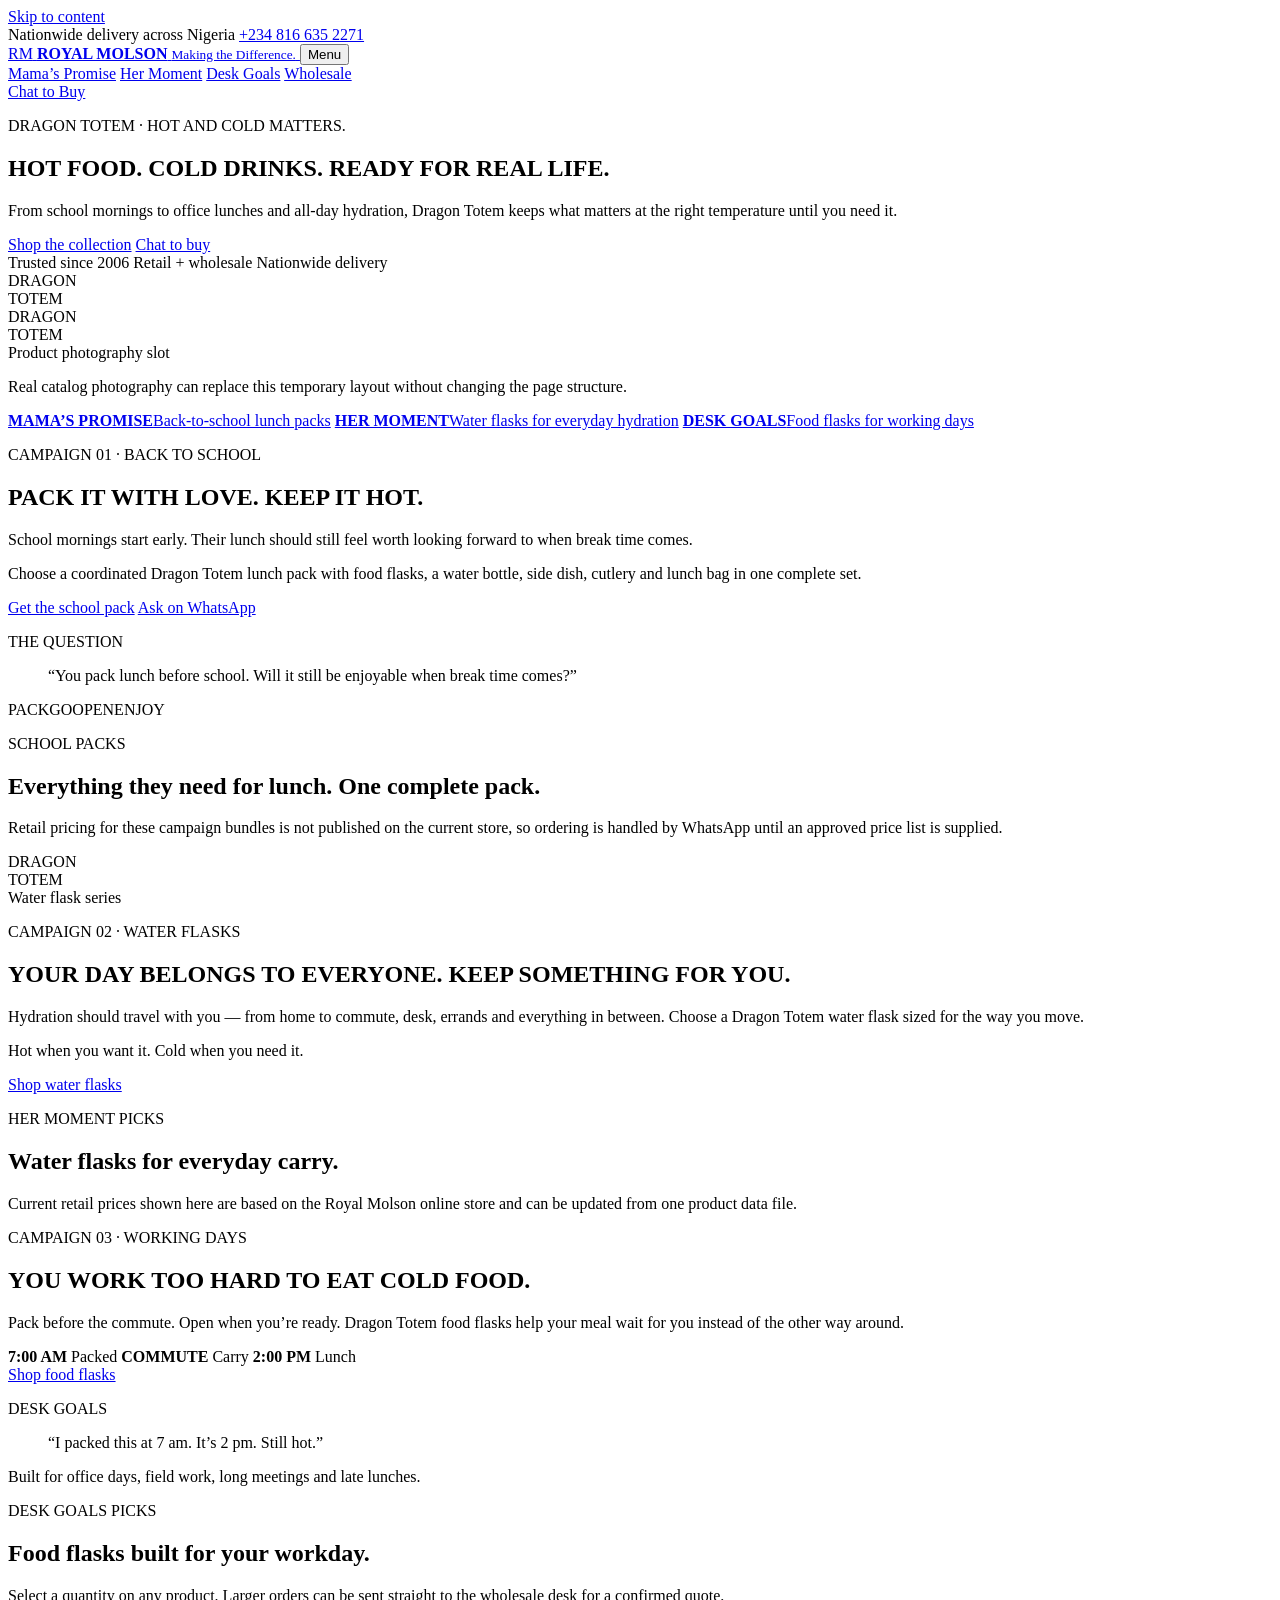
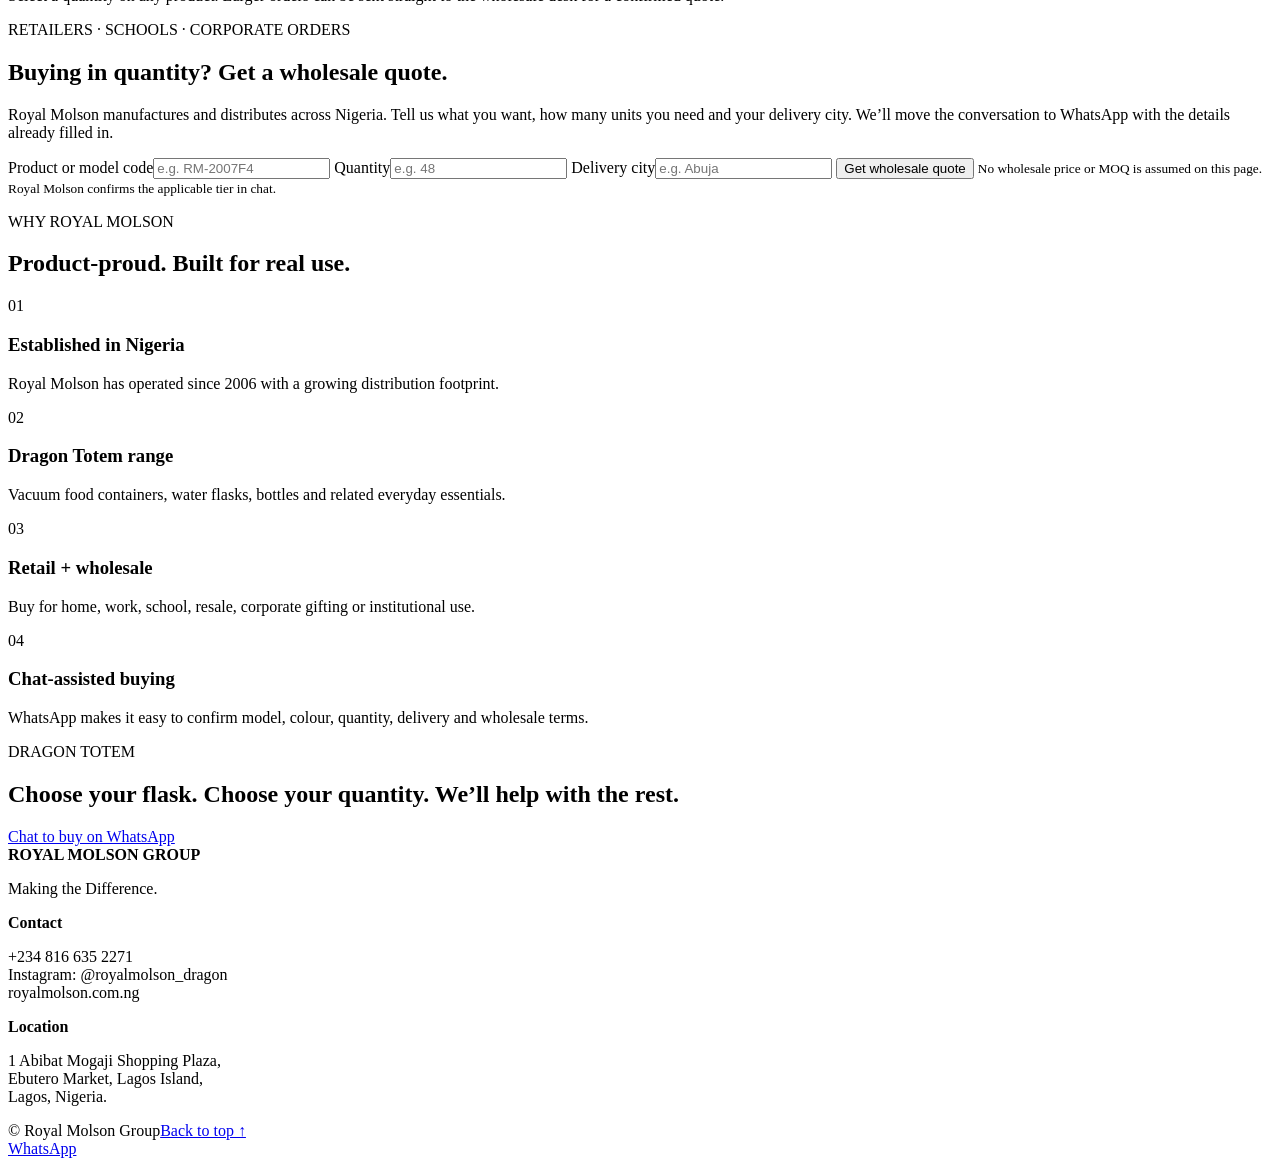
==== index.html @ e362ec61 "Build Royal Molson campaign storefront" ====
<!doctype html>
<html lang="en">
<head>
  <meta charset="utf-8">
  <meta name="viewport" content="width=device-width, initial-scale=1">
  <meta name="theme-color" content="#008040">
  <meta name="description" content="Shop Dragon Totem back-to-school lunch packs, food flasks and water flasks from Royal Molson Group. Retail, wholesale and WhatsApp-assisted ordering.">
  <title>Royal Molson Group — Dragon Totem</title>
  <link rel="preconnect" href="https://fonts.googleapis.com">
  <link rel="preconnect" href="https://fonts.gstatic.com" crossorigin>
  <link href="https://fonts.googleapis.com/css2?family=Barlow:wght@400;500;600;700&family=Saira:ital,wght@0,800;0,900;1,900&display=swap" rel="stylesheet">
  <link rel="stylesheet" href="styles.css">
  <script defer src="app.js"></script>
</head>
<body>
  <a class="skip-link" href="#main">Skip to content</a>

  <div class="utility-bar">
    <div class="shell utility-inner">
      <span>Nationwide delivery across Nigeria</span>
      <a href="tel:+2348166352271">+234 816 635 2271</a>
    </div>
  </div>

  <header class="site-header" id="top">
    <div class="shell nav-wrap">
      <a class="brand" href="#top" aria-label="Royal Molson Group home">
        <span class="brand-mark" aria-hidden="true">RM</span>
        <span>
          <strong>ROYAL MOLSON</strong>
          <small>Making the Difference.</small>
        </span>
      </a>
      <button class="nav-toggle" type="button" aria-expanded="false" aria-controls="main-nav">Menu</button>
      <nav id="main-nav" class="main-nav" aria-label="Primary navigation">
        <a href="#mamas-promise">Mama’s Promise</a>
        <a href="#her-moment">Her Moment</a>
        <a href="#desk-goals">Desk Goals</a>
        <a href="#wholesale">Wholesale</a>
      </nav>
      <a class="button button-primary desktop-chat" data-wa="general" href="#">Chat to Buy</a>
    </div>
  </header>

  <main id="main">
    <section class="hero">
      <div class="shell hero-grid">
        <div class="hero-copy">
          <p class="eyebrow">DRAGON TOTEM · HOT AND COLD MATTERS.</p>
          <h1>HOT FOOD. COLD DRINKS. READY FOR REAL LIFE.</h1>
          <p class="hero-lede">From school mornings to office lunches and all-day hydration, Dragon Totem keeps what matters at the right temperature until you need it.</p>
          <div class="hero-actions">
            <a class="button button-primary" href="#shop">Shop the collection</a>
            <a class="button button-ink" data-wa="general" href="#">Chat to buy</a>
          </div>
          <div class="proof-row" aria-label="Royal Molson highlights">
            <span>Trusted since 2006</span>
            <span>Retail + wholesale</span>
            <span>Nationwide delivery</span>
          </div>
        </div>
        <div class="hero-product" aria-label="Dragon Totem featured product visual">
          <div class="product-stage large-stage">
            <div class="bottle bottle-tall" aria-hidden="true"><span>DRAGON<br>TOTEM</span></div>
            <div class="food-jar" aria-hidden="true"><span>DRAGON<br>TOTEM</span></div>
            <div class="stage-label">Product photography slot</div>
          </div>
          <p class="asset-note">Real catalog photography can replace this temporary layout without changing the page structure.</p>
        </div>
      </div>
    </section>

    <section class="campaign-nav" aria-label="Campaign shortcuts">
      <div class="shell campaign-nav-grid">
        <a href="#mamas-promise"><strong>MAMA’S PROMISE</strong><span>Back-to-school lunch packs</span></a>
        <a href="#her-moment"><strong>HER MOMENT</strong><span>Water flasks for everyday hydration</span></a>
        <a href="#desk-goals"><strong>DESK GOALS</strong><span>Food flasks for working days</span></a>
      </div>
    </section>

    <section class="campaign section" id="mamas-promise">
      <div class="shell split-grid">
        <div class="campaign-copy">
          <p class="eyebrow">CAMPAIGN 01 · BACK TO SCHOOL</p>
          <h2>PACK IT WITH LOVE. KEEP IT HOT.</h2>
          <p>School mornings start early. Their lunch should still feel worth looking forward to when break time comes.</p>
          <p>Choose a coordinated Dragon Totem lunch pack with food flasks, a water bottle, side dish, cutlery and lunch bag in one complete set.</p>
          <div class="campaign-actions">
            <a class="button button-primary" href="#school-packs">Get the school pack</a>
            <a class="button button-outline" data-wa="mama" href="#">Ask on WhatsApp</a>
          </div>
        </div>
        <div class="story-card">
          <p class="story-kicker">THE QUESTION</p>
          <blockquote>“You pack lunch before school. Will it still be enjoyable when break time comes?”</blockquote>
          <div class="story-flow"><span>PACK</span><span>GO</span><span>OPEN</span><span>ENJOY</span></div>
        </div>
      </div>
    </section>

    <section class="section products-section" id="school-packs">
      <div class="shell">
        <div class="section-heading">
          <div>
            <p class="eyebrow">SCHOOL PACKS</p>
            <h2>Everything they need for lunch. One complete pack.</h2>
          </div>
          <p>Retail pricing for these campaign bundles is not published on the current store, so ordering is handled by WhatsApp until an approved price list is supplied.</p>
        </div>
        <div class="product-grid" id="school-products"></div>
      </div>
    </section>

    <section class="campaign section alt" id="her-moment">
      <div class="shell split-grid reverse">
        <div class="product-stage campaign-stage">
          <div class="bottle bottle-slim" aria-hidden="true"><span>DRAGON<br>TOTEM</span></div>
          <div class="stage-label">Water flask series</div>
        </div>
        <div class="campaign-copy">
          <p class="eyebrow">CAMPAIGN 02 · WATER FLASKS</p>
          <h2>YOUR DAY BELONGS TO EVERYONE. KEEP SOMETHING FOR YOU.</h2>
          <p>Hydration should travel with you — from home to commute, desk, errands and everything in between. Choose a Dragon Totem water flask sized for the way you move.</p>
          <p class="benefit-line">Hot when you want it. Cold when you need it.</p>
          <a class="button button-primary" href="#water-products">Shop water flasks</a>
        </div>
      </div>
    </section>

    <section class="section products-section" id="water-products">
      <div class="shell">
        <div class="section-heading">
          <div><p class="eyebrow">HER MOMENT PICKS</p><h2>Water flasks for everyday carry.</h2></div>
          <p>Current retail prices shown here are based on the Royal Molson online store and can be updated from one product data file.</p>
        </div>
        <div class="product-grid" id="water-product-grid"></div>
      </div>
    </section>

    <section class="campaign section" id="desk-goals">
      <div class="shell split-grid">
        <div class="campaign-copy">
          <p class="eyebrow">CAMPAIGN 03 · WORKING DAYS</p>
          <h2>YOU WORK TOO HARD TO EAT COLD FOOD.</h2>
          <p>Pack before the commute. Open when you’re ready. Dragon Totem food flasks help your meal wait for you instead of the other way around.</p>
          <div class="timeline">
            <span><b>7:00 AM</b> Packed</span>
            <span><b>COMMUTE</b> Carry</span>
            <span><b>2:00 PM</b> Lunch</span>
          </div>
          <a class="button button-primary" href="#food-products">Shop food flasks</a>
        </div>
        <div class="story-card dark-card">
          <p class="story-kicker">DESK GOALS</p>
          <blockquote>“I packed this at 7 am. It’s 2 pm. Still hot.”</blockquote>
          <p>Built for office days, field work, long meetings and late lunches.</p>
        </div>
      </div>
    </section>

    <section class="section products-section" id="food-products">
      <div class="shell">
        <div class="section-heading">
          <div><p class="eyebrow">DESK GOALS PICKS</p><h2>Food flasks built for your workday.</h2></div>
          <p>Select a quantity on any product. Larger orders can be sent straight to the wholesale desk for a confirmed quote.</p>
        </div>
        <div class="product-grid" id="food-product-grid"></div>
      </div>
    </section>

    <section class="section wholesale" id="wholesale">
      <div class="shell wholesale-grid">
        <div>
          <p class="eyebrow">RETAILERS · SCHOOLS · CORPORATE ORDERS</p>
          <h2>Buying in quantity? Get a wholesale quote.</h2>
          <p>Royal Molson manufactures and distributes across Nigeria. Tell us what you want, how many units you need and your delivery city. We’ll move the conversation to WhatsApp with the details already filled in.</p>
        </div>
        <form class="quote-card" id="quote-form">
          <label>Product or model code<input name="product" required placeholder="e.g. RM-2007F4"></label>
          <label>Quantity<input name="quantity" type="number" min="1" required placeholder="e.g. 48"></label>
          <label>Delivery city<input name="city" required placeholder="e.g. Abuja"></label>
          <button class="button button-primary" type="submit">Get wholesale quote</button>
          <small>No wholesale price or MOQ is assumed on this page. Royal Molson confirms the applicable tier in chat.</small>
        </form>
      </div>
    </section>

    <section class="section trust-section">
      <div class="shell">
        <div class="section-heading"><div><p class="eyebrow">WHY ROYAL MOLSON</p><h2>Product-proud. Built for real use.</h2></div></div>
        <div class="trust-grid">
          <article><span>01</span><h3>Established in Nigeria</h3><p>Royal Molson has operated since 2006 with a growing distribution footprint.</p></article>
          <article><span>02</span><h3>Dragon Totem range</h3><p>Vacuum food containers, water flasks, bottles and related everyday essentials.</p></article>
          <article><span>03</span><h3>Retail + wholesale</h3><p>Buy for home, work, school, resale, corporate gifting or institutional use.</p></article>
          <article><span>04</span><h3>Chat-assisted buying</h3><p>WhatsApp makes it easy to confirm model, colour, quantity, delivery and wholesale terms.</p></article>
        </div>
      </div>
    </section>

    <section class="final-cta">
      <div class="shell final-cta-inner">
        <div><p class="eyebrow">DRAGON TOTEM</p><h2>Choose your flask. Choose your quantity. We’ll help with the rest.</h2></div>
        <a class="button button-primary" data-wa="general" href="#">Chat to buy on WhatsApp</a>
      </div>
    </section>
  </main>

  <footer class="site-footer">
    <div class="shell footer-grid">
      <div><strong>ROYAL MOLSON GROUP</strong><p>Making the Difference.</p></div>
      <div><strong>Contact</strong><p>+234 816 635 2271<br>Instagram: @royalmolson_dragon<br>royalmolson.com.ng</p></div>
      <div><strong>Location</strong><p>1 Abibat Mogaji Shopping Plaza,<br>Ebutero Market, Lagos Island,<br>Lagos, Nigeria.</p></div>
    </div>
    <div class="shell footer-bottom"><span>© <span id="year"></span> Royal Molson Group</span><a href="#top">Back to top ↑</a></div>
  </footer>

  <a class="floating-wa" data-wa="general" href="#" aria-label="Chat with Royal Molson on WhatsApp">WhatsApp</a>
</body>
</html>
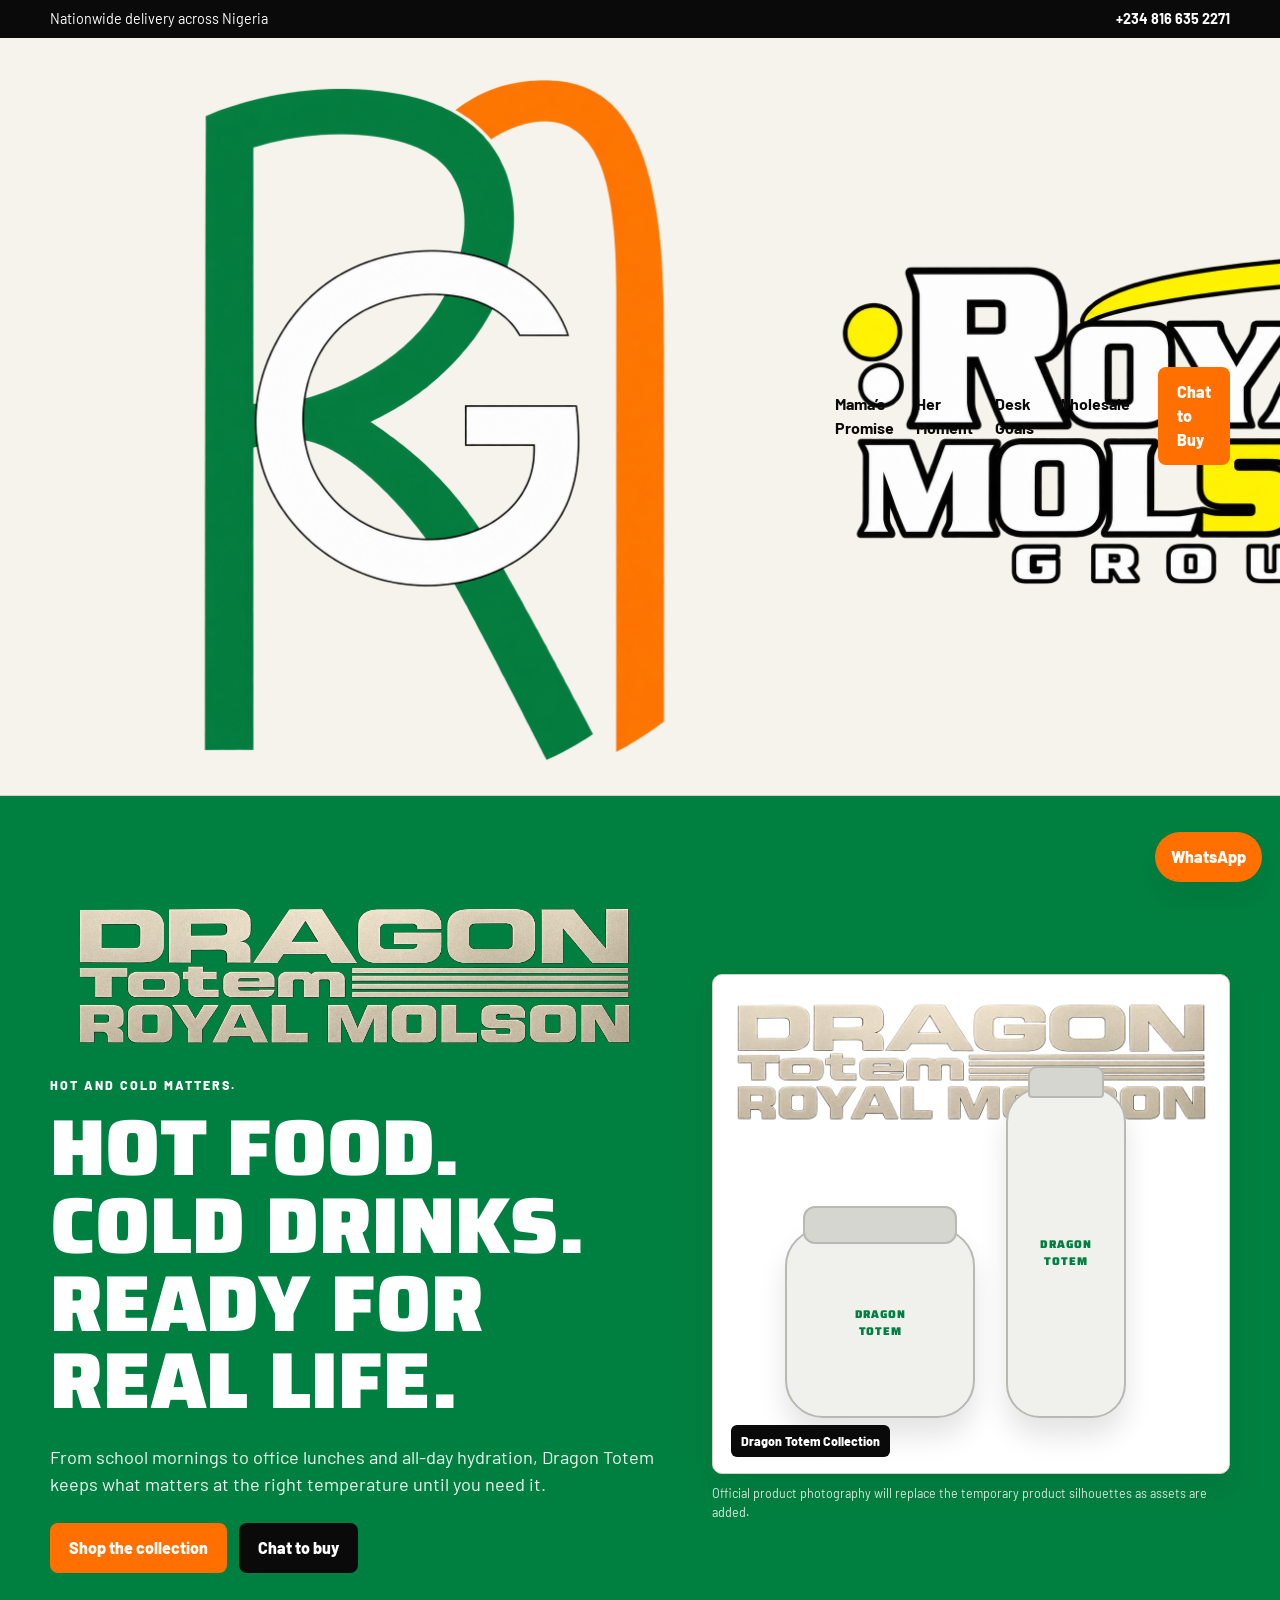
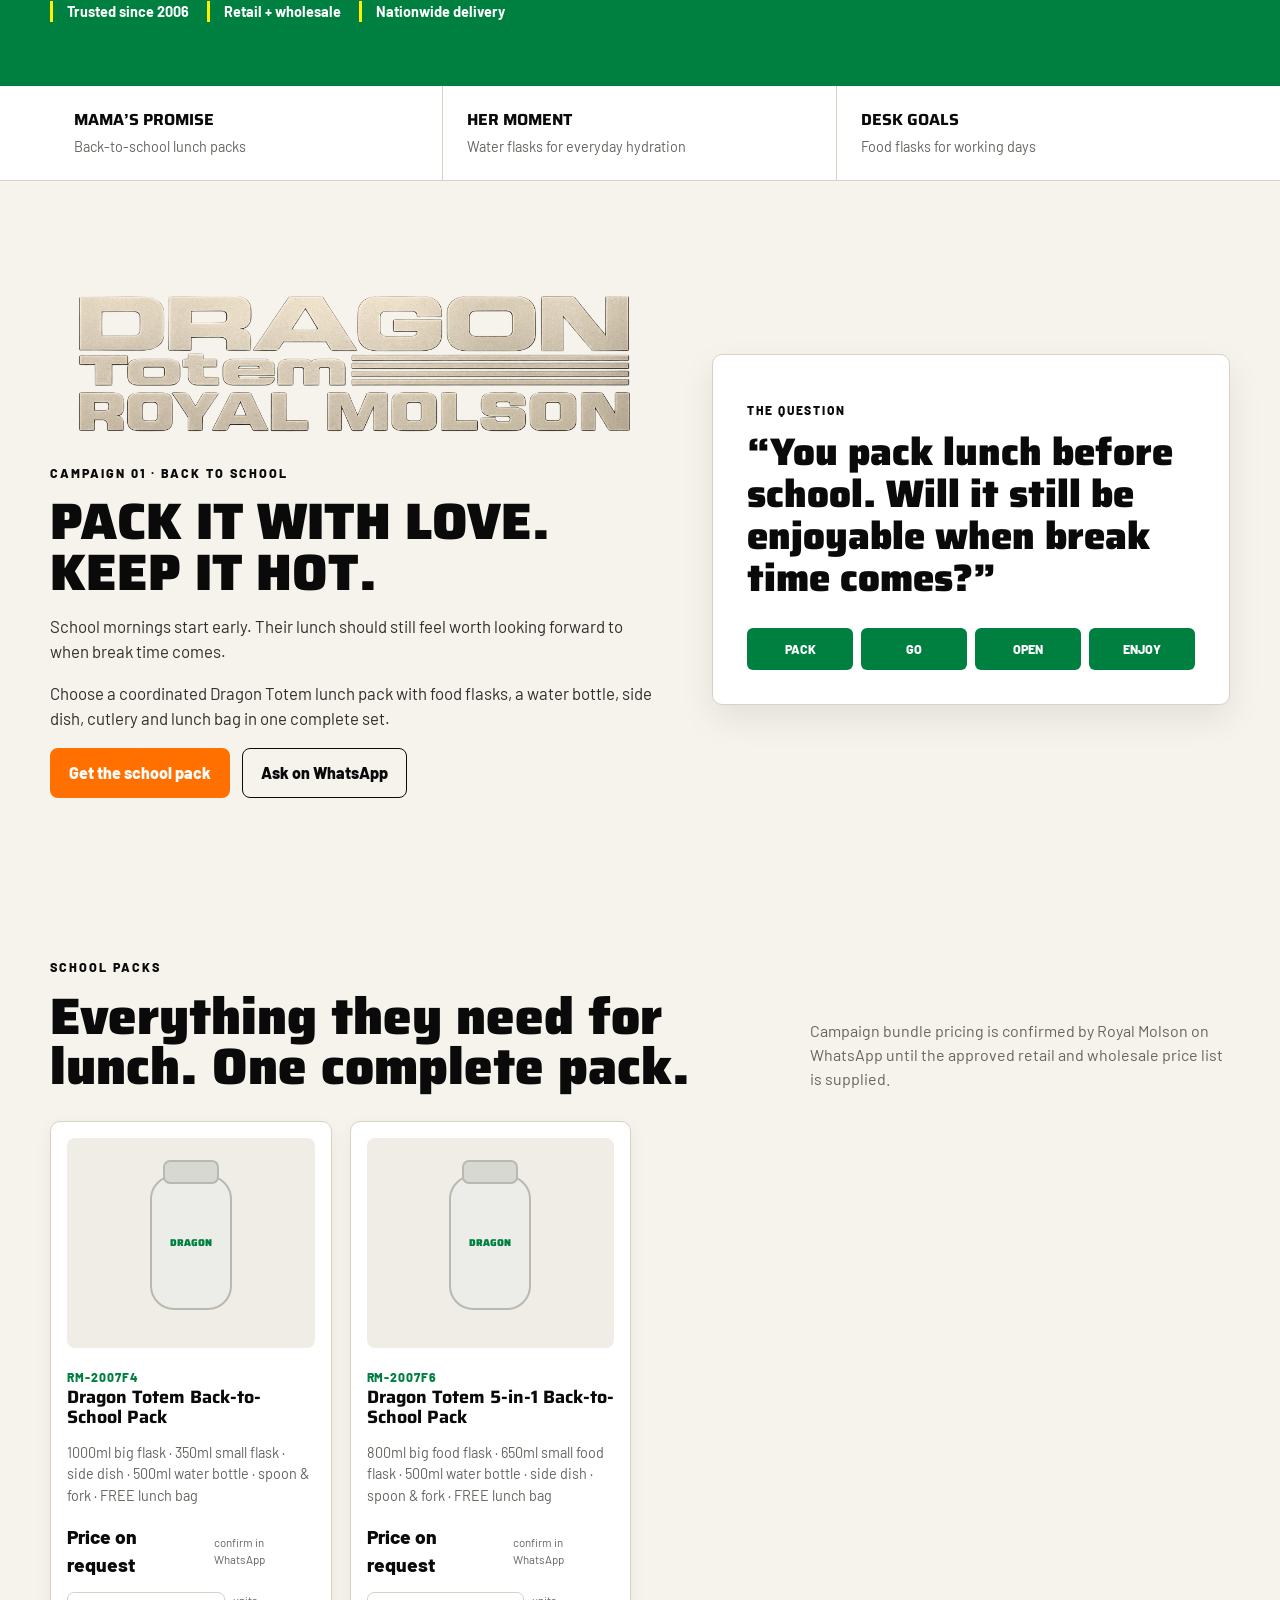
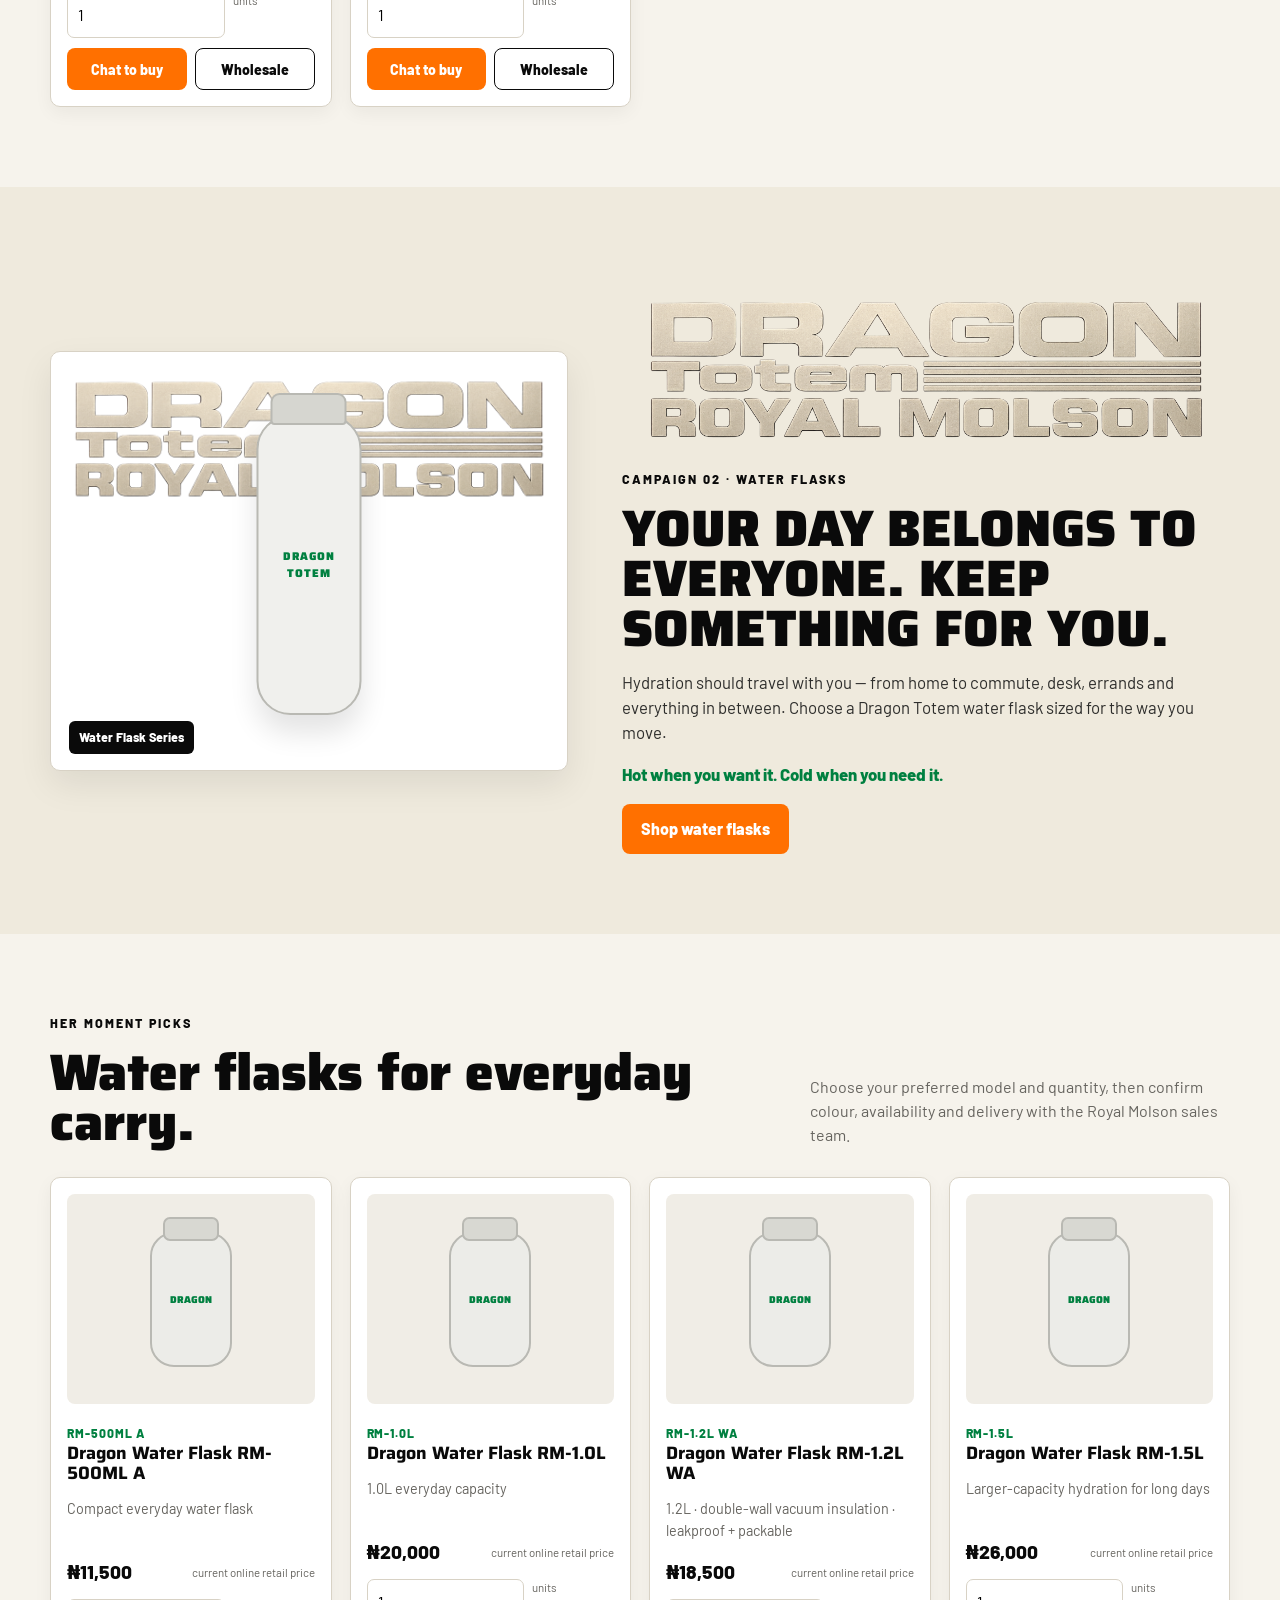
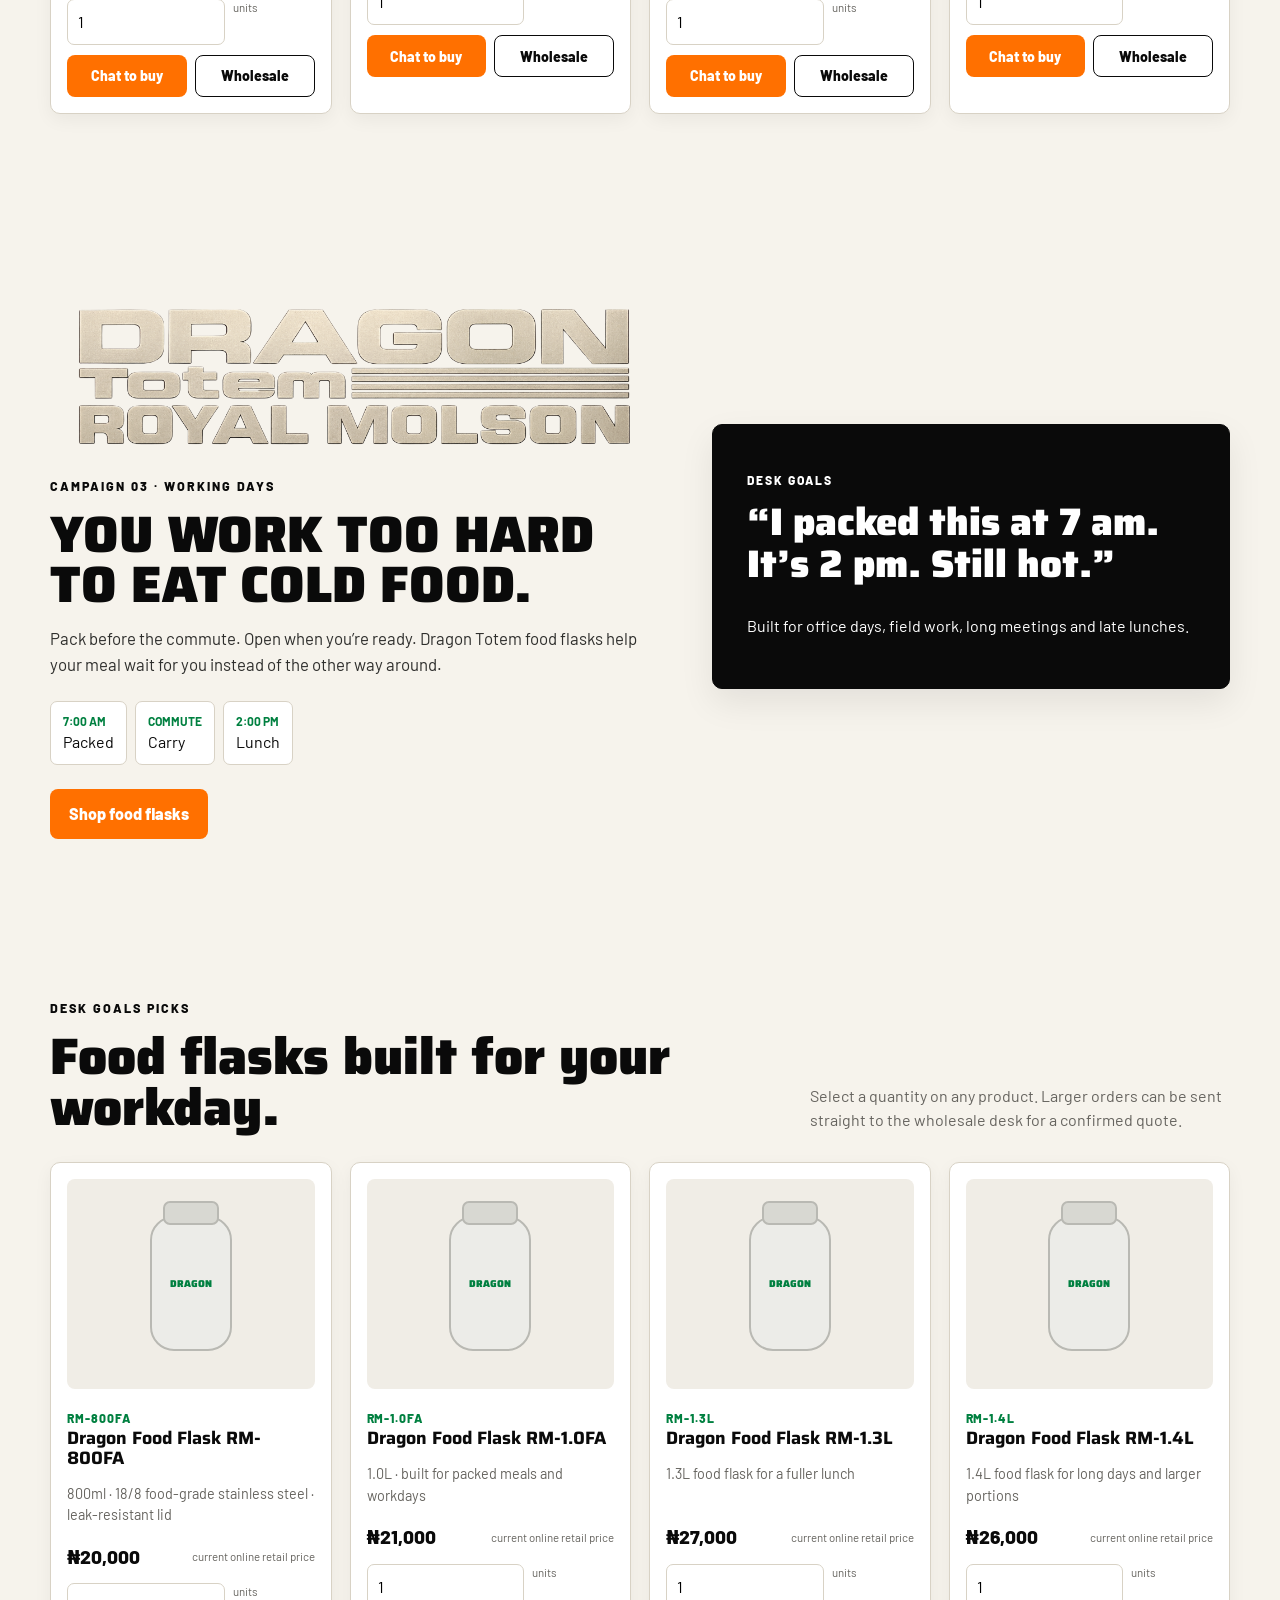
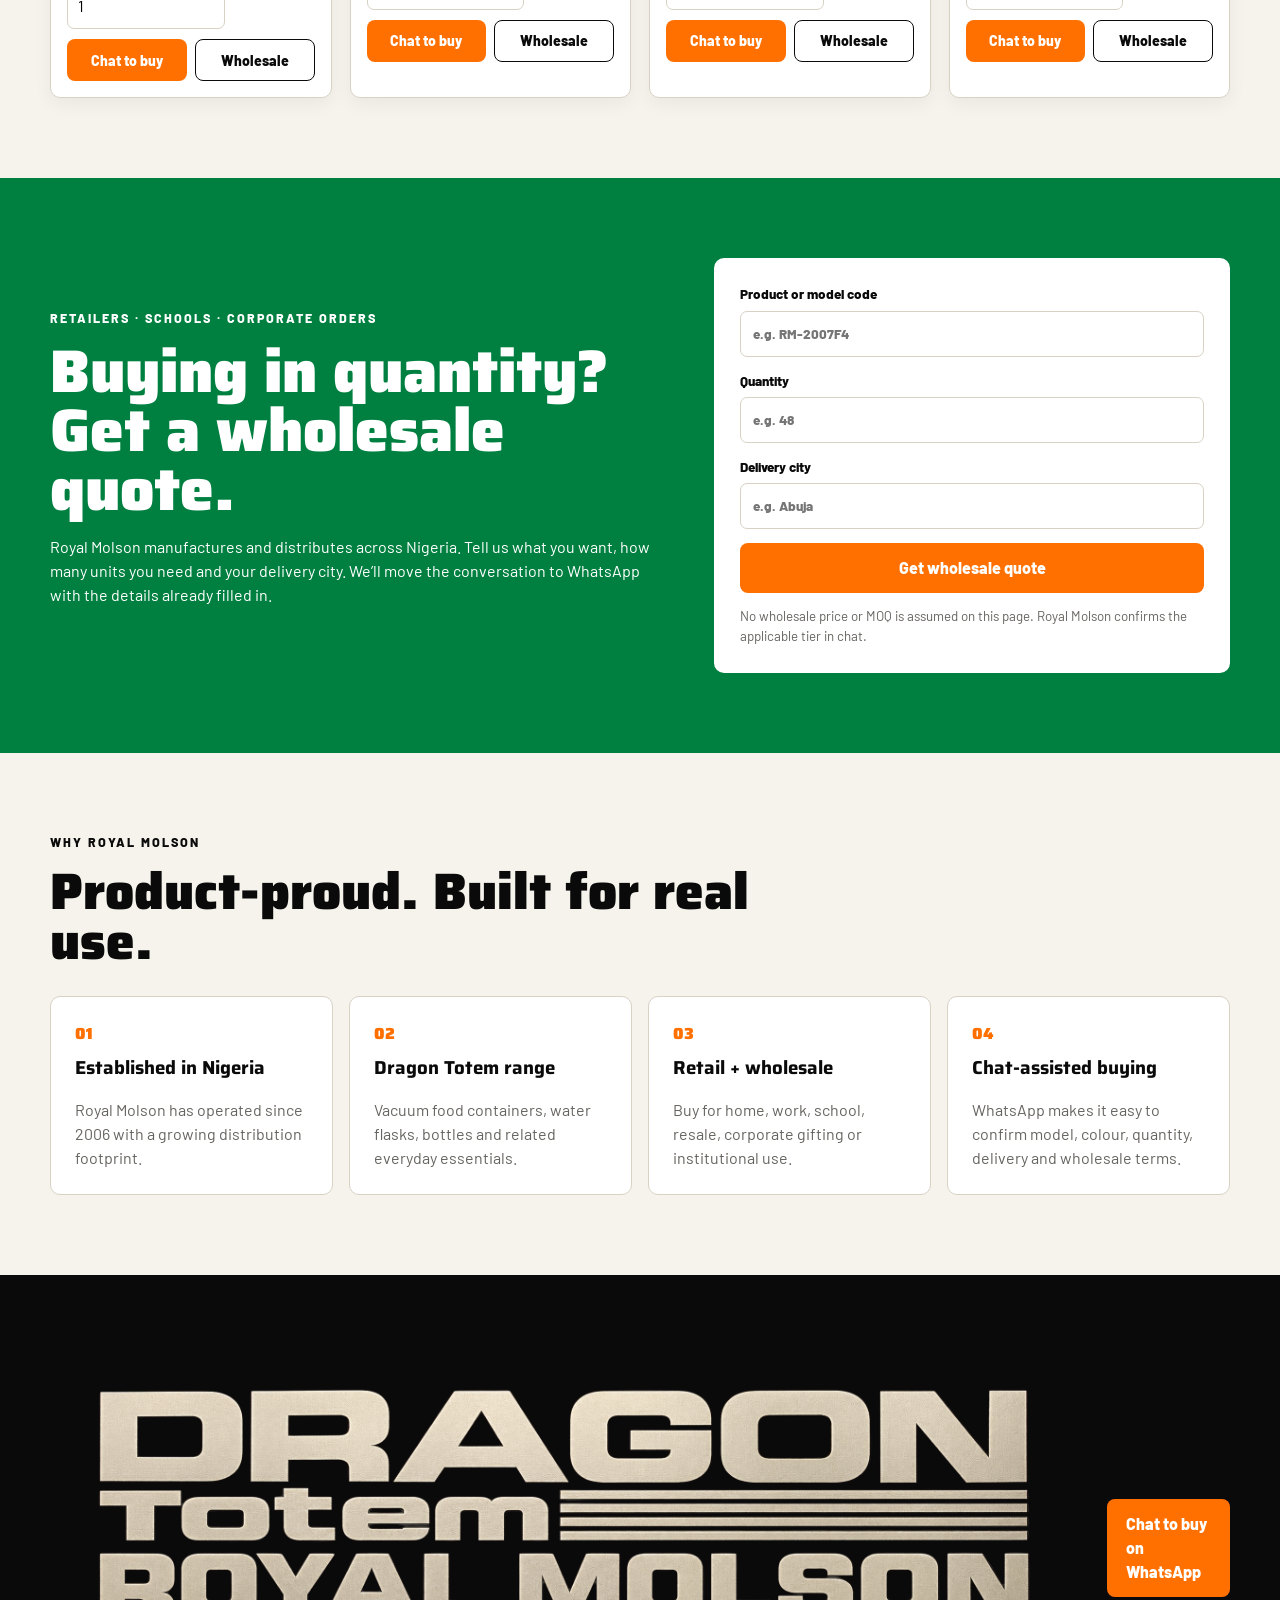
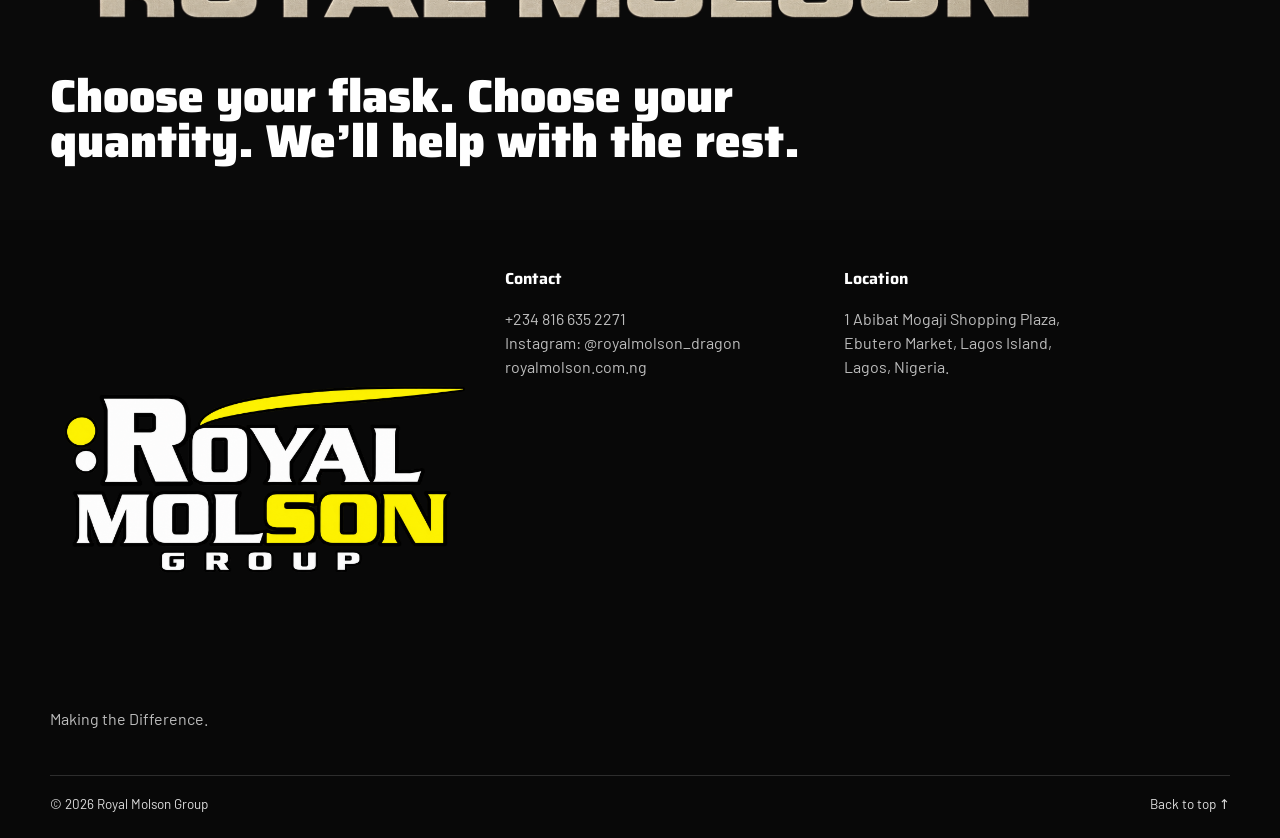
==== commit 7f76b59f: "Apply official Royal Molson and Dragon Totem branding" ====
--- a/index.html
+++ b/index.html
@@ -6,6 +6,8 @@
   <meta name="theme-color" content="#008040">
   <meta name="description" content="Shop Dragon Totem back-to-school lunch packs, food flasks and water flasks from Royal Molson Group. Retail, wholesale and WhatsApp-assisted ordering.">
   <title>Royal Molson Group — Dragon Totem</title>
+  <link rel="icon" type="image/png" href="brand/Royal_Molson_Group_Logo_Mark.png">
+  <link rel="apple-touch-icon" href="brand/Royal_Molson_Group_Logo_Mark.png">
   <link rel="preconnect" href="https://fonts.googleapis.com">
   <link rel="preconnect" href="https://fonts.gstatic.com" crossorigin>
   <link href="https://fonts.googleapis.com/css2?family=Barlow:wght@400;500;600;700&family=Saira:ital,wght@0,800;0,900;1,900&display=swap" rel="stylesheet">
@@ -14,30 +16,16 @@
 </head>
 <body>
   <a class="skip-link" href="#main">Skip to content</a>
-
-  <div class="utility-bar">
-    <div class="shell utility-inner">
-      <span>Nationwide delivery across Nigeria</span>
-      <a href="tel:+2348166352271">+234 816 635 2271</a>
-    </div>
-  </div>
+  <div class="utility-bar"><div class="shell utility-inner"><span>Nationwide delivery across Nigeria</span><a href="tel:+2348166352271">+234 816 635 2271</a></div></div>
 
   <header class="site-header" id="top">
     <div class="shell nav-wrap">
-      <a class="brand" href="#top" aria-label="Royal Molson Group home">
-        <span class="brand-mark" aria-hidden="true">RM</span>
-        <span>
-          <strong>ROYAL MOLSON</strong>
-          <small>Making the Difference.</small>
-        </span>
+      <a class="brand official-brand" href="#top" aria-label="Royal Molson Group home">
+        <img class="brand-symbol" src="brand/Royal_Molson_Group_Logo_Mark.png" alt="">
+        <img class="brand-wordmark" src="brand/Royal_Molson_Group_Word_Mark.png" alt="Royal Molson Group">
       </a>
       <button class="nav-toggle" type="button" aria-expanded="false" aria-controls="main-nav">Menu</button>
-      <nav id="main-nav" class="main-nav" aria-label="Primary navigation">
-        <a href="#mamas-promise">Mama’s Promise</a>
-        <a href="#her-moment">Her Moment</a>
-        <a href="#desk-goals">Desk Goals</a>
-        <a href="#wholesale">Wholesale</a>
-      </nav>
+      <nav id="main-nav" class="main-nav" aria-label="Primary navigation"><a href="#mamas-promise">Mama’s Promise</a><a href="#her-moment">Her Moment</a><a href="#desk-goals">Desk Goals</a><a href="#wholesale">Wholesale</a></nav>
       <a class="button button-primary desktop-chat" data-wa="general" href="#">Chat to Buy</a>
     </div>
   </header>
@@ -46,174 +34,39 @@
     <section class="hero">
       <div class="shell hero-grid">
         <div class="hero-copy">
-          <p class="eyebrow">DRAGON TOTEM · HOT AND COLD MATTERS.</p>
+          <img class="dragon-logo hero-dragon-logo" src="brand/Dragon%20Totem%20Logo.png" alt="Dragon Totem">
+          <p class="eyebrow">HOT AND COLD MATTERS.</p>
           <h1>HOT FOOD. COLD DRINKS. READY FOR REAL LIFE.</h1>
           <p class="hero-lede">From school mornings to office lunches and all-day hydration, Dragon Totem keeps what matters at the right temperature until you need it.</p>
-          <div class="hero-actions">
-            <a class="button button-primary" href="#shop">Shop the collection</a>
-            <a class="button button-ink" data-wa="general" href="#">Chat to buy</a>
-          </div>
-          <div class="proof-row" aria-label="Royal Molson highlights">
-            <span>Trusted since 2006</span>
-            <span>Retail + wholesale</span>
-            <span>Nationwide delivery</span>
-          </div>
+          <div class="hero-actions"><a class="button button-primary" href="#school-packs">Shop the collection</a><a class="button button-ink" data-wa="general" href="#">Chat to buy</a></div>
+          <div class="proof-row"><span>Trusted since 2006</span><span>Retail + wholesale</span><span>Nationwide delivery</span></div>
         </div>
-        <div class="hero-product" aria-label="Dragon Totem featured product visual">
-          <div class="product-stage large-stage">
-            <div class="bottle bottle-tall" aria-hidden="true"><span>DRAGON<br>TOTEM</span></div>
-            <div class="food-jar" aria-hidden="true"><span>DRAGON<br>TOTEM</span></div>
-            <div class="stage-label">Product photography slot</div>
-          </div>
-          <p class="asset-note">Real catalog photography can replace this temporary layout without changing the page structure.</p>
-        </div>
+        <div class="hero-product" aria-label="Dragon Totem featured product visual"><div class="product-stage large-stage"><img class="stage-brand-logo" src="brand/Dragon%20Totem%20Logo.png" alt="Dragon Totem"><div class="bottle bottle-tall" aria-hidden="true"><span>DRAGON<br>TOTEM</span></div><div class="food-jar" aria-hidden="true"><span>DRAGON<br>TOTEM</span></div><div class="stage-label">Dragon Totem Collection</div></div><p class="asset-note">Official product photography will replace the temporary product silhouettes as assets are added.</p></div>
       </div>
     </section>
 
-    <section class="campaign-nav" aria-label="Campaign shortcuts">
-      <div class="shell campaign-nav-grid">
-        <a href="#mamas-promise"><strong>MAMA’S PROMISE</strong><span>Back-to-school lunch packs</span></a>
-        <a href="#her-moment"><strong>HER MOMENT</strong><span>Water flasks for everyday hydration</span></a>
-        <a href="#desk-goals"><strong>DESK GOALS</strong><span>Food flasks for working days</span></a>
-      </div>
-    </section>
+    <section class="campaign-nav"><div class="shell campaign-nav-grid"><a href="#mamas-promise"><strong>MAMA’S PROMISE</strong><span>Back-to-school lunch packs</span></a><a href="#her-moment"><strong>HER MOMENT</strong><span>Water flasks for everyday hydration</span></a><a href="#desk-goals"><strong>DESK GOALS</strong><span>Food flasks for working days</span></a></div></section>
 
-    <section class="campaign section" id="mamas-promise">
-      <div class="shell split-grid">
-        <div class="campaign-copy">
-          <p class="eyebrow">CAMPAIGN 01 · BACK TO SCHOOL</p>
-          <h2>PACK IT WITH LOVE. KEEP IT HOT.</h2>
-          <p>School mornings start early. Their lunch should still feel worth looking forward to when break time comes.</p>
-          <p>Choose a coordinated Dragon Totem lunch pack with food flasks, a water bottle, side dish, cutlery and lunch bag in one complete set.</p>
-          <div class="campaign-actions">
-            <a class="button button-primary" href="#school-packs">Get the school pack</a>
-            <a class="button button-outline" data-wa="mama" href="#">Ask on WhatsApp</a>
-          </div>
-        </div>
-        <div class="story-card">
-          <p class="story-kicker">THE QUESTION</p>
-          <blockquote>“You pack lunch before school. Will it still be enjoyable when break time comes?”</blockquote>
-          <div class="story-flow"><span>PACK</span><span>GO</span><span>OPEN</span><span>ENJOY</span></div>
-        </div>
-      </div>
-    </section>
+    <section class="campaign section" id="mamas-promise"><div class="shell split-grid"><div class="campaign-copy"><img class="dragon-logo section-dragon-logo" src="brand/Dragon%20Totem%20Logo.png" alt="Dragon Totem"><p class="eyebrow">CAMPAIGN 01 · BACK TO SCHOOL</p><h2>PACK IT WITH LOVE. KEEP IT HOT.</h2><p>School mornings start early. Their lunch should still feel worth looking forward to when break time comes.</p><p>Choose a coordinated Dragon Totem lunch pack with food flasks, a water bottle, side dish, cutlery and lunch bag in one complete set.</p><div class="campaign-actions"><a class="button button-primary" href="#school-packs">Get the school pack</a><a class="button button-outline" data-wa="mama" href="#">Ask on WhatsApp</a></div></div><div class="story-card"><p class="story-kicker">THE QUESTION</p><blockquote>“You pack lunch before school. Will it still be enjoyable when break time comes?”</blockquote><div class="story-flow"><span>PACK</span><span>GO</span><span>OPEN</span><span>ENJOY</span></div></div></div></section>
 
-    <section class="section products-section" id="school-packs">
-      <div class="shell">
-        <div class="section-heading">
-          <div>
-            <p class="eyebrow">SCHOOL PACKS</p>
-            <h2>Everything they need for lunch. One complete pack.</h2>
-          </div>
-          <p>Retail pricing for these campaign bundles is not published on the current store, so ordering is handled by WhatsApp until an approved price list is supplied.</p>
-        </div>
-        <div class="product-grid" id="school-products"></div>
-      </div>
-    </section>
+    <section class="section products-section" id="school-packs"><div class="shell"><div class="section-heading"><div><p class="eyebrow">SCHOOL PACKS</p><h2>Everything they need for lunch. One complete pack.</h2></div><p>Campaign bundle pricing is confirmed by Royal Molson on WhatsApp until the approved retail and wholesale price list is supplied.</p></div><div class="product-grid" id="school-products"></div></div></section>
 
-    <section class="campaign section alt" id="her-moment">
-      <div class="shell split-grid reverse">
-        <div class="product-stage campaign-stage">
-          <div class="bottle bottle-slim" aria-hidden="true"><span>DRAGON<br>TOTEM</span></div>
-          <div class="stage-label">Water flask series</div>
-        </div>
-        <div class="campaign-copy">
-          <p class="eyebrow">CAMPAIGN 02 · WATER FLASKS</p>
-          <h2>YOUR DAY BELONGS TO EVERYONE. KEEP SOMETHING FOR YOU.</h2>
-          <p>Hydration should travel with you — from home to commute, desk, errands and everything in between. Choose a Dragon Totem water flask sized for the way you move.</p>
-          <p class="benefit-line">Hot when you want it. Cold when you need it.</p>
-          <a class="button button-primary" href="#water-products">Shop water flasks</a>
-        </div>
-      </div>
-    </section>
+    <section class="campaign section alt" id="her-moment"><div class="shell split-grid reverse"><div class="product-stage campaign-stage"><img class="stage-brand-logo" src="brand/Dragon%20Totem%20Logo.png" alt="Dragon Totem"><div class="bottle bottle-slim" aria-hidden="true"><span>DRAGON<br>TOTEM</span></div><div class="stage-label">Water Flask Series</div></div><div class="campaign-copy"><img class="dragon-logo section-dragon-logo" src="brand/Dragon%20Totem%20Logo.png" alt="Dragon Totem"><p class="eyebrow">CAMPAIGN 02 · WATER FLASKS</p><h2>YOUR DAY BELONGS TO EVERYONE. KEEP SOMETHING FOR YOU.</h2><p>Hydration should travel with you — from home to commute, desk, errands and everything in between. Choose a Dragon Totem water flask sized for the way you move.</p><p class="benefit-line">Hot when you want it. Cold when you need it.</p><a class="button button-primary" href="#water-products">Shop water flasks</a></div></div></section>
 
-    <section class="section products-section" id="water-products">
-      <div class="shell">
-        <div class="section-heading">
-          <div><p class="eyebrow">HER MOMENT PICKS</p><h2>Water flasks for everyday carry.</h2></div>
-          <p>Current retail prices shown here are based on the Royal Molson online store and can be updated from one product data file.</p>
-        </div>
-        <div class="product-grid" id="water-product-grid"></div>
-      </div>
-    </section>
+    <section class="section products-section" id="water-products"><div class="shell"><div class="section-heading"><div><p class="eyebrow">HER MOMENT PICKS</p><h2>Water flasks for everyday carry.</h2></div><p>Choose your preferred model and quantity, then confirm colour, availability and delivery with the Royal Molson sales team.</p></div><div class="product-grid" id="water-product-grid"></div></div></section>
 
-    <section class="campaign section" id="desk-goals">
-      <div class="shell split-grid">
-        <div class="campaign-copy">
-          <p class="eyebrow">CAMPAIGN 03 · WORKING DAYS</p>
-          <h2>YOU WORK TOO HARD TO EAT COLD FOOD.</h2>
-          <p>Pack before the commute. Open when you’re ready. Dragon Totem food flasks help your meal wait for you instead of the other way around.</p>
-          <div class="timeline">
-            <span><b>7:00 AM</b> Packed</span>
-            <span><b>COMMUTE</b> Carry</span>
-            <span><b>2:00 PM</b> Lunch</span>
-          </div>
-          <a class="button button-primary" href="#food-products">Shop food flasks</a>
-        </div>
-        <div class="story-card dark-card">
-          <p class="story-kicker">DESK GOALS</p>
-          <blockquote>“I packed this at 7 am. It’s 2 pm. Still hot.”</blockquote>
-          <p>Built for office days, field work, long meetings and late lunches.</p>
-        </div>
-      </div>
-    </section>
+    <section class="campaign section" id="desk-goals"><div class="shell split-grid"><div class="campaign-copy"><img class="dragon-logo section-dragon-logo" src="brand/Dragon%20Totem%20Logo.png" alt="Dragon Totem"><p class="eyebrow">CAMPAIGN 03 · WORKING DAYS</p><h2>YOU WORK TOO HARD TO EAT COLD FOOD.</h2><p>Pack before the commute. Open when you’re ready. Dragon Totem food flasks help your meal wait for you instead of the other way around.</p><div class="timeline"><span><b>7:00 AM</b> Packed</span><span><b>COMMUTE</b> Carry</span><span><b>2:00 PM</b> Lunch</span></div><a class="button button-primary" href="#food-products">Shop food flasks</a></div><div class="story-card dark-card"><p class="story-kicker">DESK GOALS</p><blockquote>“I packed this at 7 am. It’s 2 pm. Still hot.”</blockquote><p>Built for office days, field work, long meetings and late lunches.</p></div></div></section>
 
-    <section class="section products-section" id="food-products">
-      <div class="shell">
-        <div class="section-heading">
-          <div><p class="eyebrow">DESK GOALS PICKS</p><h2>Food flasks built for your workday.</h2></div>
-          <p>Select a quantity on any product. Larger orders can be sent straight to the wholesale desk for a confirmed quote.</p>
-        </div>
-        <div class="product-grid" id="food-product-grid"></div>
-      </div>
-    </section>
+    <section class="section products-section" id="food-products"><div class="shell"><div class="section-heading"><div><p class="eyebrow">DESK GOALS PICKS</p><h2>Food flasks built for your workday.</h2></div><p>Select a quantity on any product. Larger orders can be sent straight to the wholesale desk for a confirmed quote.</p></div><div class="product-grid" id="food-product-grid"></div></div></section>
 
-    <section class="section wholesale" id="wholesale">
-      <div class="shell wholesale-grid">
-        <div>
-          <p class="eyebrow">RETAILERS · SCHOOLS · CORPORATE ORDERS</p>
-          <h2>Buying in quantity? Get a wholesale quote.</h2>
-          <p>Royal Molson manufactures and distributes across Nigeria. Tell us what you want, how many units you need and your delivery city. We’ll move the conversation to WhatsApp with the details already filled in.</p>
-        </div>
-        <form class="quote-card" id="quote-form">
-          <label>Product or model code<input name="product" required placeholder="e.g. RM-2007F4"></label>
-          <label>Quantity<input name="quantity" type="number" min="1" required placeholder="e.g. 48"></label>
-          <label>Delivery city<input name="city" required placeholder="e.g. Abuja"></label>
-          <button class="button button-primary" type="submit">Get wholesale quote</button>
-          <small>No wholesale price or MOQ is assumed on this page. Royal Molson confirms the applicable tier in chat.</small>
-        </form>
-      </div>
-    </section>
+    <section class="section wholesale" id="wholesale"><div class="shell wholesale-grid"><div><p class="eyebrow">RETAILERS · SCHOOLS · CORPORATE ORDERS</p><h2>Buying in quantity? Get a wholesale quote.</h2><p>Royal Molson manufactures and distributes across Nigeria. Tell us what you want, how many units you need and your delivery city. We’ll move the conversation to WhatsApp with the details already filled in.</p></div><form class="quote-card" id="quote-form"><label>Product or model code<input name="product" required placeholder="e.g. RM-2007F4"></label><label>Quantity<input name="quantity" type="number" min="1" required placeholder="e.g. 48"></label><label>Delivery city<input name="city" required placeholder="e.g. Abuja"></label><button class="button button-primary" type="submit">Get wholesale quote</button><small>No wholesale price or MOQ is assumed on this page. Royal Molson confirms the applicable tier in chat.</small></form></div></section>
 
-    <section class="section trust-section">
-      <div class="shell">
-        <div class="section-heading"><div><p class="eyebrow">WHY ROYAL MOLSON</p><h2>Product-proud. Built for real use.</h2></div></div>
-        <div class="trust-grid">
-          <article><span>01</span><h3>Established in Nigeria</h3><p>Royal Molson has operated since 2006 with a growing distribution footprint.</p></article>
-          <article><span>02</span><h3>Dragon Totem range</h3><p>Vacuum food containers, water flasks, bottles and related everyday essentials.</p></article>
-          <article><span>03</span><h3>Retail + wholesale</h3><p>Buy for home, work, school, resale, corporate gifting or institutional use.</p></article>
-          <article><span>04</span><h3>Chat-assisted buying</h3><p>WhatsApp makes it easy to confirm model, colour, quantity, delivery and wholesale terms.</p></article>
-        </div>
-      </div>
-    </section>
+    <section class="section trust-section"><div class="shell"><div class="section-heading"><div><p class="eyebrow">WHY ROYAL MOLSON</p><h2>Product-proud. Built for real use.</h2></div></div><div class="trust-grid"><article><span>01</span><h3>Established in Nigeria</h3><p>Royal Molson has operated since 2006 with a growing distribution footprint.</p></article><article><span>02</span><h3>Dragon Totem range</h3><p>Vacuum food containers, water flasks, bottles and related everyday essentials.</p></article><article><span>03</span><h3>Retail + wholesale</h3><p>Buy for home, work, school, resale, corporate gifting or institutional use.</p></article><article><span>04</span><h3>Chat-assisted buying</h3><p>WhatsApp makes it easy to confirm model, colour, quantity, delivery and wholesale terms.</p></article></div></div></section>
 
-    <section class="final-cta">
-      <div class="shell final-cta-inner">
-        <div><p class="eyebrow">DRAGON TOTEM</p><h2>Choose your flask. Choose your quantity. We’ll help with the rest.</h2></div>
-        <a class="button button-primary" data-wa="general" href="#">Chat to buy on WhatsApp</a>
-      </div>
-    </section>
+    <section class="final-cta"><div class="shell final-cta-inner"><div><img class="dragon-logo footer-dragon-logo" src="brand/Dragon%20Totem%20Logo.png" alt="Dragon Totem"><h2>Choose your flask. Choose your quantity. We’ll help with the rest.</h2></div><a class="button button-primary" data-wa="general" href="#">Chat to buy on WhatsApp</a></div></section>
   </main>
 
-  <footer class="site-footer">
-    <div class="shell footer-grid">
-      <div><strong>ROYAL MOLSON GROUP</strong><p>Making the Difference.</p></div>
-      <div><strong>Contact</strong><p>+234 816 635 2271<br>Instagram: @royalmolson_dragon<br>royalmolson.com.ng</p></div>
-      <div><strong>Location</strong><p>1 Abibat Mogaji Shopping Plaza,<br>Ebutero Market, Lagos Island,<br>Lagos, Nigeria.</p></div>
-    </div>
-    <div class="shell footer-bottom"><span>© <span id="year"></span> Royal Molson Group</span><a href="#top">Back to top ↑</a></div>
-  </footer>
-
+  <footer class="site-footer"><div class="shell footer-grid"><div class="footer-brand"><img class="footer-wordmark" src="brand/Royal_Molson_Group_Word_Mark.png" alt="Royal Molson Group"><p>Making the Difference.</p></div><div><strong>Contact</strong><p>+234 816 635 2271<br>Instagram: @royalmolson_dragon<br>royalmolson.com.ng</p></div><div><strong>Location</strong><p>1 Abibat Mogaji Shopping Plaza,<br>Ebutero Market, Lagos Island,<br>Lagos, Nigeria.</p></div></div><div class="shell footer-bottom"><span>© <span id="year"></span> Royal Molson Group</span><a href="#top">Back to top ↑</a></div></footer>
   <a class="floating-wa" data-wa="general" href="#" aria-label="Chat with Royal Molson on WhatsApp">WhatsApp</a>
 </body>
-</html>
+</html>
--- a/styles.css
+++ b/styles.css
@@ -0,0 +1,38 @@
+:root{
+  --green:#008040;
+  --green-dark:#006b35;
+  --orange:#FF7000;
+  --yellow:#FFF000;
+  --ink:#0A0A0A;
+  --paper:#F6F3EC;
+  --card:#FFFFFF;
+  --muted:#66645F;
+  --line:#D8D2C5;
+  --shadow:0 14px 34px rgba(10,10,10,.08);
+  --radius:10px;
+  --shell:min(1180px, calc(100% - 36px));
+}
+*{box-sizing:border-box}
+html{scroll-behavior:smooth}
+body{margin:0;font-family:"Barlow",system-ui,sans-serif;color:var(--ink);background:var(--paper);line-height:1.5}
+a{color:inherit;text-decoration:none}
+button,input{font:inherit}
+img{max-width:100%;display:block}
+.shell{width:var(--shell);margin-inline:auto}
+.skip-link{position:absolute;left:-9999px;top:auto}.skip-link:focus{left:12px;top:12px;z-index:999;background:#fff;padding:10px 14px;border:3px solid var(--green)}
+.utility-bar{background:var(--ink);color:#fff;font-size:.9rem}.utility-inner{display:flex;justify-content:space-between;gap:18px;padding:8px 0}.utility-inner a{font-weight:700}
+.site-header{position:sticky;top:0;z-index:50;background:rgba(246,243,236,.96);border-bottom:1px solid var(--line)}
+.nav-wrap{min-height:78px;display:flex;align-items:center;gap:28px}.brand{display:flex;align-items:center;gap:10px;margin-right:auto}.brand-mark{width:42px;height:42px;border-radius:50%;display:grid;place-items:center;background:var(--green);color:#fff;font-family:"Saira";font-weight:900}.brand strong{font-family:"Saira";display:block;line-height:1}.brand small{font-size:.78rem;color:var(--muted)}
+.main-nav{display:flex;gap:22px;font-weight:700}.main-nav a:hover{color:var(--green)}.nav-toggle{display:none;background:transparent;border:1px solid var(--ink);border-radius:8px;padding:8px 12px}
+.button{display:inline-flex;align-items:center;justify-content:center;min-height:48px;padding:12px 18px;border-radius:8px;border:1.5px solid transparent;font-weight:800;cursor:pointer;transition:.18s ease}.button:hover{transform:translateY(-2px)}.button:focus-visible,a:focus-visible,input:focus-visible{outline:3px solid var(--green);outline-offset:3px}.button-primary{background:var(--orange);color:#fff}.button-primary:hover{background:#e96400}.button-ink{background:var(--ink);color:#fff}.button-outline{border-color:var(--ink);background:transparent}
+.hero{background:var(--green);color:#fff;padding:78px 0 64px}.hero-grid,.split-grid{display:grid;grid-template-columns:1.08fr .92fr;gap:54px;align-items:center}.eyebrow{margin:0 0 14px;font-size:.78rem;letter-spacing:.16em;font-weight:800}.hero h1,.campaign h2,.section h2,.final-cta h2{font-family:"Saira";font-weight:900;line-height:.98;margin:0}.hero h1{font-size:clamp(3rem,6.2vw,6.2rem);max-width:900px}.hero-lede{font-size:1.14rem;max-width:660px;margin:24px 0;color:#eef8f2}.hero-actions,.campaign-actions{display:flex;gap:12px;flex-wrap:wrap}.proof-row{display:flex;gap:18px;flex-wrap:wrap;margin-top:28px;font-size:.9rem;font-weight:700}.proof-row span{padding-left:14px;border-left:3px solid var(--yellow)}
+.hero-product{align-self:stretch;display:flex;flex-direction:column;justify-content:center}.product-stage{position:relative;background:#fff;border:1.5px solid var(--line);border-radius:var(--radius);min-height:360px;overflow:hidden;box-shadow:var(--shadow)}.large-stage{min-height:500px}.stage-label{position:absolute;left:18px;bottom:16px;background:var(--ink);color:#fff;padding:7px 10px;border-radius:6px;font-size:.78rem;font-weight:800}.asset-note{font-size:.78rem;color:#e1efe6;margin:10px 0 0}
+.bottle,.food-jar{position:absolute;background:#f0f0ed;border:2px solid #b9b9b3;box-shadow:0 18px 28px rgba(0,0,0,.11);display:flex;align-items:center;justify-content:center;text-align:center;font-family:"Saira";font-weight:900;color:var(--green)}.bottle:before,.food-jar:before{content:"";position:absolute;top:-24px;background:#d6d6d0;border:2px solid #b9b9b3}.bottle{width:120px;height:310px;border-radius:34px;right:20%;bottom:55px}.bottle:before{width:72px;height:28px;border-radius:9px 9px 4px 4px}.bottle-tall{height:330px}.bottle-slim{width:105px;height:300px;right:50%;transform:translateX(50%)}.food-jar{width:190px;height:190px;border-radius:38px;left:14%;bottom:55px}.food-jar:before{width:150px;height:34px;border-radius:12px}.bottle span,.food-jar span{font-size:.7rem;letter-spacing:.08em}
+.campaign-nav{background:#fff;border-bottom:1px solid var(--line)}.campaign-nav-grid{display:grid;grid-template-columns:repeat(3,1fr)}.campaign-nav a{padding:22px 24px;border-right:1px solid var(--line)}.campaign-nav a:last-child{border-right:0}.campaign-nav strong,.campaign-nav span{display:block}.campaign-nav strong{font-family:"Saira"}.campaign-nav span{color:var(--muted);font-size:.9rem;margin-top:4px}
+.section{padding:80px 0}.section.alt{background:#efeadd}.campaign h2,.section h2{font-size:clamp(2.2rem,4vw,4.4rem)}.campaign-copy>p:not(.eyebrow){font-size:1.05rem;color:#2f2f2d;max-width:650px}.benefit-line{font-weight:800;color:var(--green)!important}.reverse{grid-template-columns:.92fr 1.08fr}.story-card{background:#fff;border:1.5px solid var(--line);border-radius:var(--radius);padding:34px;box-shadow:var(--shadow)}.story-card blockquote{font-family:"Saira";font-size:clamp(1.7rem,3vw,3.2rem);font-weight:900;line-height:1.1;margin:12px 0 28px}.story-kicker{font-size:.75rem;font-weight:800;letter-spacing:.16em}.story-flow{display:grid;grid-template-columns:repeat(4,1fr);gap:8px}.story-flow span{background:var(--green);color:#fff;padding:12px 8px;border-radius:6px;text-align:center;font-size:.78rem;font-weight:800}.dark-card{background:var(--ink);color:#fff;border-color:var(--ink)}
+.section-heading{display:flex;justify-content:space-between;align-items:end;gap:36px;margin-bottom:30px}.section-heading>p{max-width:420px;color:var(--muted);margin:0}.section-heading h2{max-width:780px}.product-grid{display:grid;grid-template-columns:repeat(4,1fr);gap:18px}.product-card{background:#fff;border:1.5px solid var(--line);border-radius:var(--radius);padding:16px;box-shadow:0 6px 18px rgba(10,10,10,.05);transition:.18s ease}.product-card:hover{transform:translateY(-3px);box-shadow:var(--shadow)}.product-visual{height:210px;border-radius:8px;background:#f0ede6;display:grid;place-items:center;margin-bottom:16px;position:relative;overflow:hidden}.mini-flask{width:82px;height:135px;border-radius:24px;background:#ecece8;border:2px solid #b9b9b3;position:relative}.mini-flask:before{content:"";position:absolute;width:52px;height:20px;border:2px solid #b9b9b3;background:#d8d8d2;left:50%;top:-17px;transform:translateX(-50%);border-radius:7px}.mini-flask:after{content:"DRAGON";position:absolute;inset:0;display:grid;place-items:center;font:900 .62rem "Saira";color:var(--green)}.product-card h3{font-family:"Saira";font-size:1.12rem;line-height:1.1;margin:0 0 8px}.model{font-size:.76rem;letter-spacing:.08em;font-weight:800;color:var(--green)}.product-meta{font-size:.9rem;color:var(--muted);min-height:44px}.price-row{display:flex;justify-content:space-between;align-items:center;margin:16px 0 12px;gap:8px}.price{font-size:1.2rem;font-weight:800}.price-note{font-size:.72rem;color:var(--muted)}.qty-control{display:grid;grid-template-columns:1fr 82px;gap:8px;margin-bottom:10px}.qty-control input{width:100%;border:1.5px solid var(--line);border-radius:7px;padding:10px;background:#fff}.card-actions{display:grid;grid-template-columns:1fr 1fr;gap:8px}.card-actions .button{min-height:42px;padding:9px 10px;font-size:.88rem}.campaign-stage{min-height:420px}
+.timeline{display:flex;gap:8px;flex-wrap:wrap;margin:24px 0}.timeline span{background:#fff;border:1px solid var(--line);padding:10px 12px;border-radius:7px}.timeline b{display:block;font-size:.75rem;color:var(--green)}
+.wholesale{background:var(--green);color:#fff}.wholesale-grid{display:grid;grid-template-columns:1fr .85fr;gap:58px;align-items:center}.wholesale h2{font-size:clamp(2.5rem,4.7vw,5rem)}.wholesale p{max-width:640px}.quote-card{background:#fff;color:var(--ink);border-radius:var(--radius);padding:26px;display:grid;gap:14px}.quote-card label{display:grid;gap:6px;font-size:.84rem;font-weight:800}.quote-card input{border:1.5px solid var(--line);border-radius:7px;padding:12px}.quote-card small{color:var(--muted)}
+.trust-grid{display:grid;grid-template-columns:repeat(4,1fr);gap:16px}.trust-grid article{background:#fff;border:1.5px solid var(--line);border-radius:var(--radius);padding:24px}.trust-grid span{font-family:"Saira";font-weight:900;color:var(--orange)}.trust-grid h3{font-family:"Saira";margin:8px 0}.trust-grid p{color:var(--muted);margin-bottom:0}.final-cta{background:var(--ink);color:#fff;padding:56px 0}.final-cta-inner{display:flex;justify-content:space-between;gap:30px;align-items:center}.final-cta h2{font-size:clamp(2rem,3.6vw,4rem);max-width:850px}.site-footer{background:#080808;color:#ddd;padding:46px 0 24px}.footer-grid{display:grid;grid-template-columns:1.1fr .8fr 1fr;gap:30px}.footer-grid strong{font-family:"Saira";color:#fff}.footer-grid p{color:#bdbdbd}.footer-bottom{border-top:1px solid #2d2d2d;margin-top:28px;padding-top:18px;display:flex;justify-content:space-between;font-size:.84rem}.floating-wa{position:fixed;right:18px;bottom:18px;z-index:40;background:var(--orange);color:#fff;border-radius:999px;padding:13px 16px;font-weight:800;box-shadow:var(--shadow)}
+@media(max-width:980px){.desktop-chat{display:none}.nav-toggle{display:block}.main-nav{position:absolute;left:18px;right:18px;top:78px;background:#fff;border:1px solid var(--line);border-radius:10px;padding:14px;display:none;flex-direction:column;box-shadow:var(--shadow)}.main-nav.open{display:flex}.hero-grid,.split-grid,.reverse,.wholesale-grid{grid-template-columns:1fr}.hero-product{min-height:420px}.campaign-nav-grid{grid-template-columns:1fr}.campaign-nav a{border-right:0;border-bottom:1px solid var(--line)}.product-grid,.trust-grid{grid-template-columns:repeat(2,1fr)}.section-heading{align-items:start;flex-direction:column}.final-cta-inner{align-items:start;flex-direction:column}}
+@media(max-width:620px){:root{--shell:min(100% - 24px,1180px)}.utility-inner{font-size:.78rem}.utility-inner span{max-width:55%}.nav-wrap{min-height:70px}.brand small{display:none}.hero{padding:50px 0}.hero h1{font-size:clamp(2.65rem,13vw,4.8rem)}.large-stage{min-height:390px}.product-grid,.trust-grid{grid-template-columns:1fr}.section{padding:58px 0}.section-heading{gap:14px}.story-flow{grid-template-columns:repeat(2,1fr)}.footer-grid{grid-template-columns:1fr}.footer-bottom{gap:18px;flex-direction:column}.card-actions{grid-template-columns:1fr}.hero-actions .button,.campaign-actions .button{width:100%}.floating-wa{font-size:.85rem}.bottle{right:14%;transform:scale(.85);transform-origin:bottom}.food-jar{left:5%;transform:scale(.85);transform-origin:bottom left}}
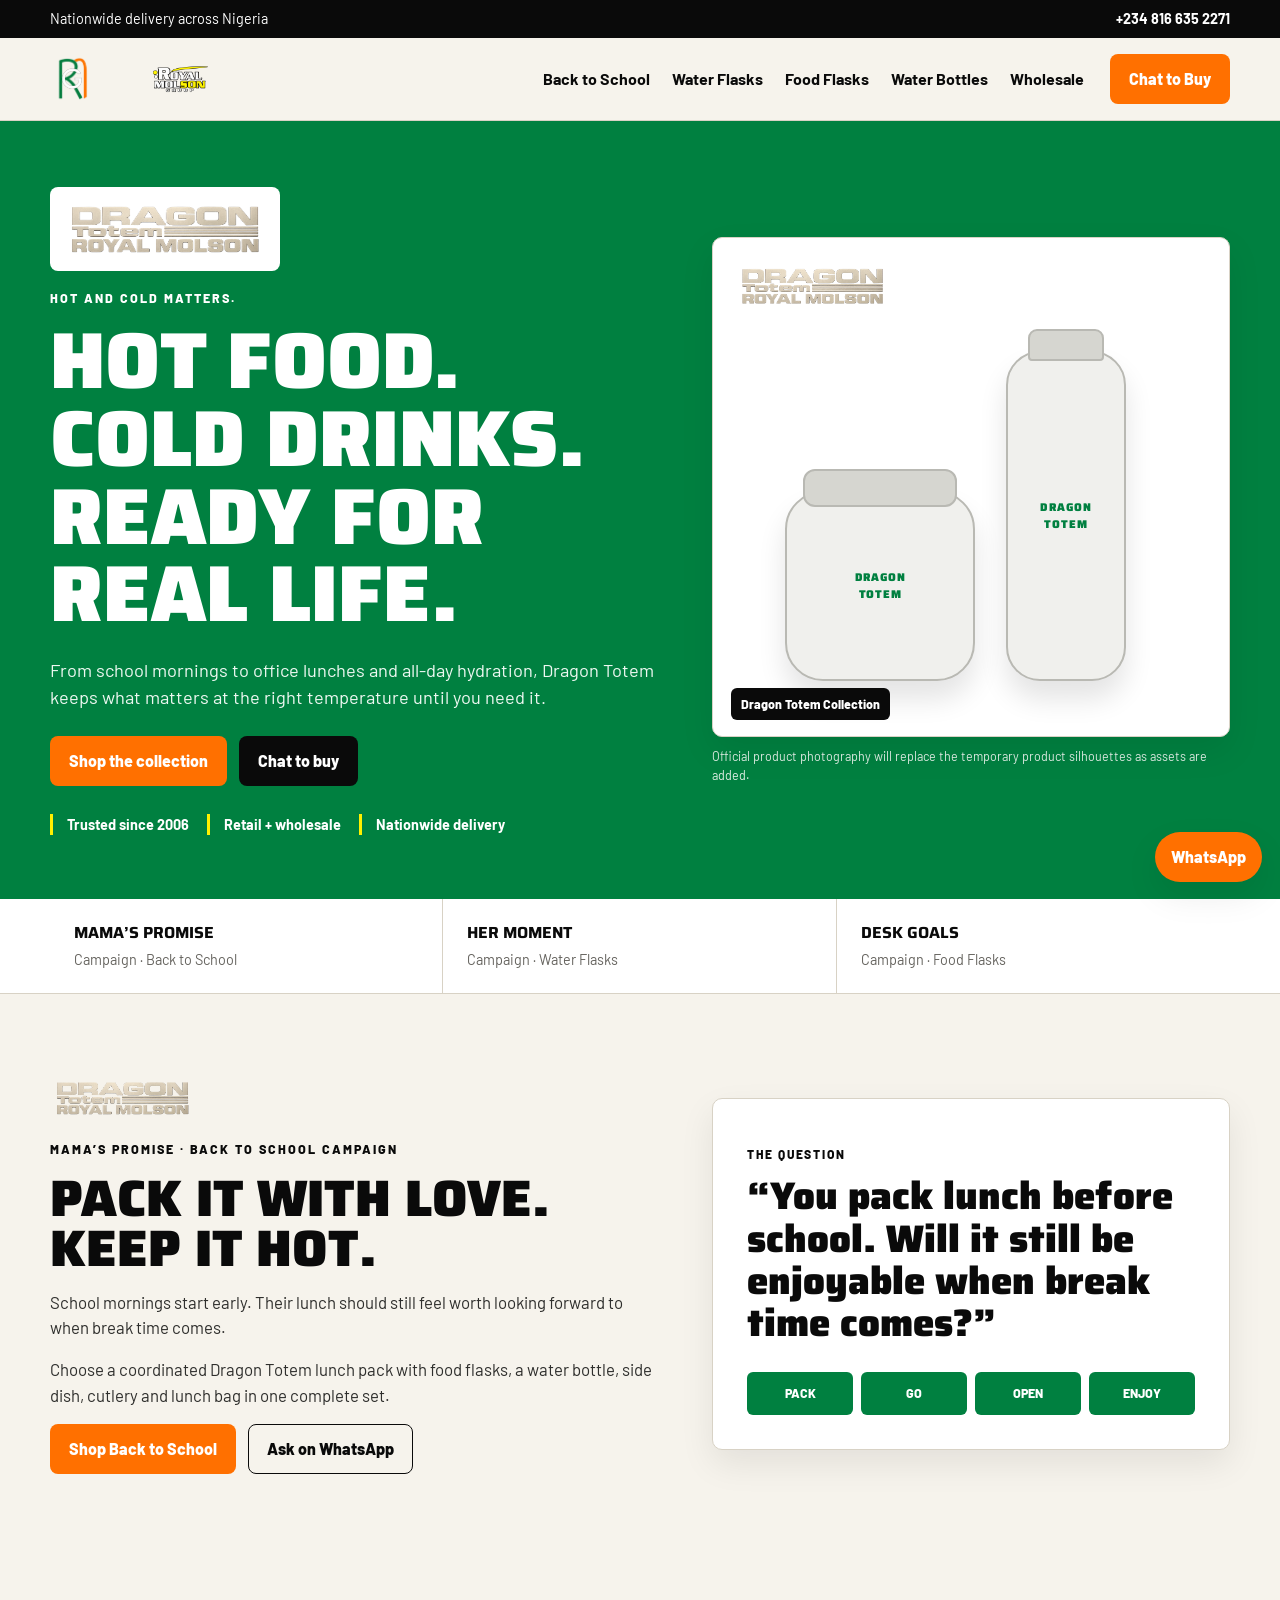
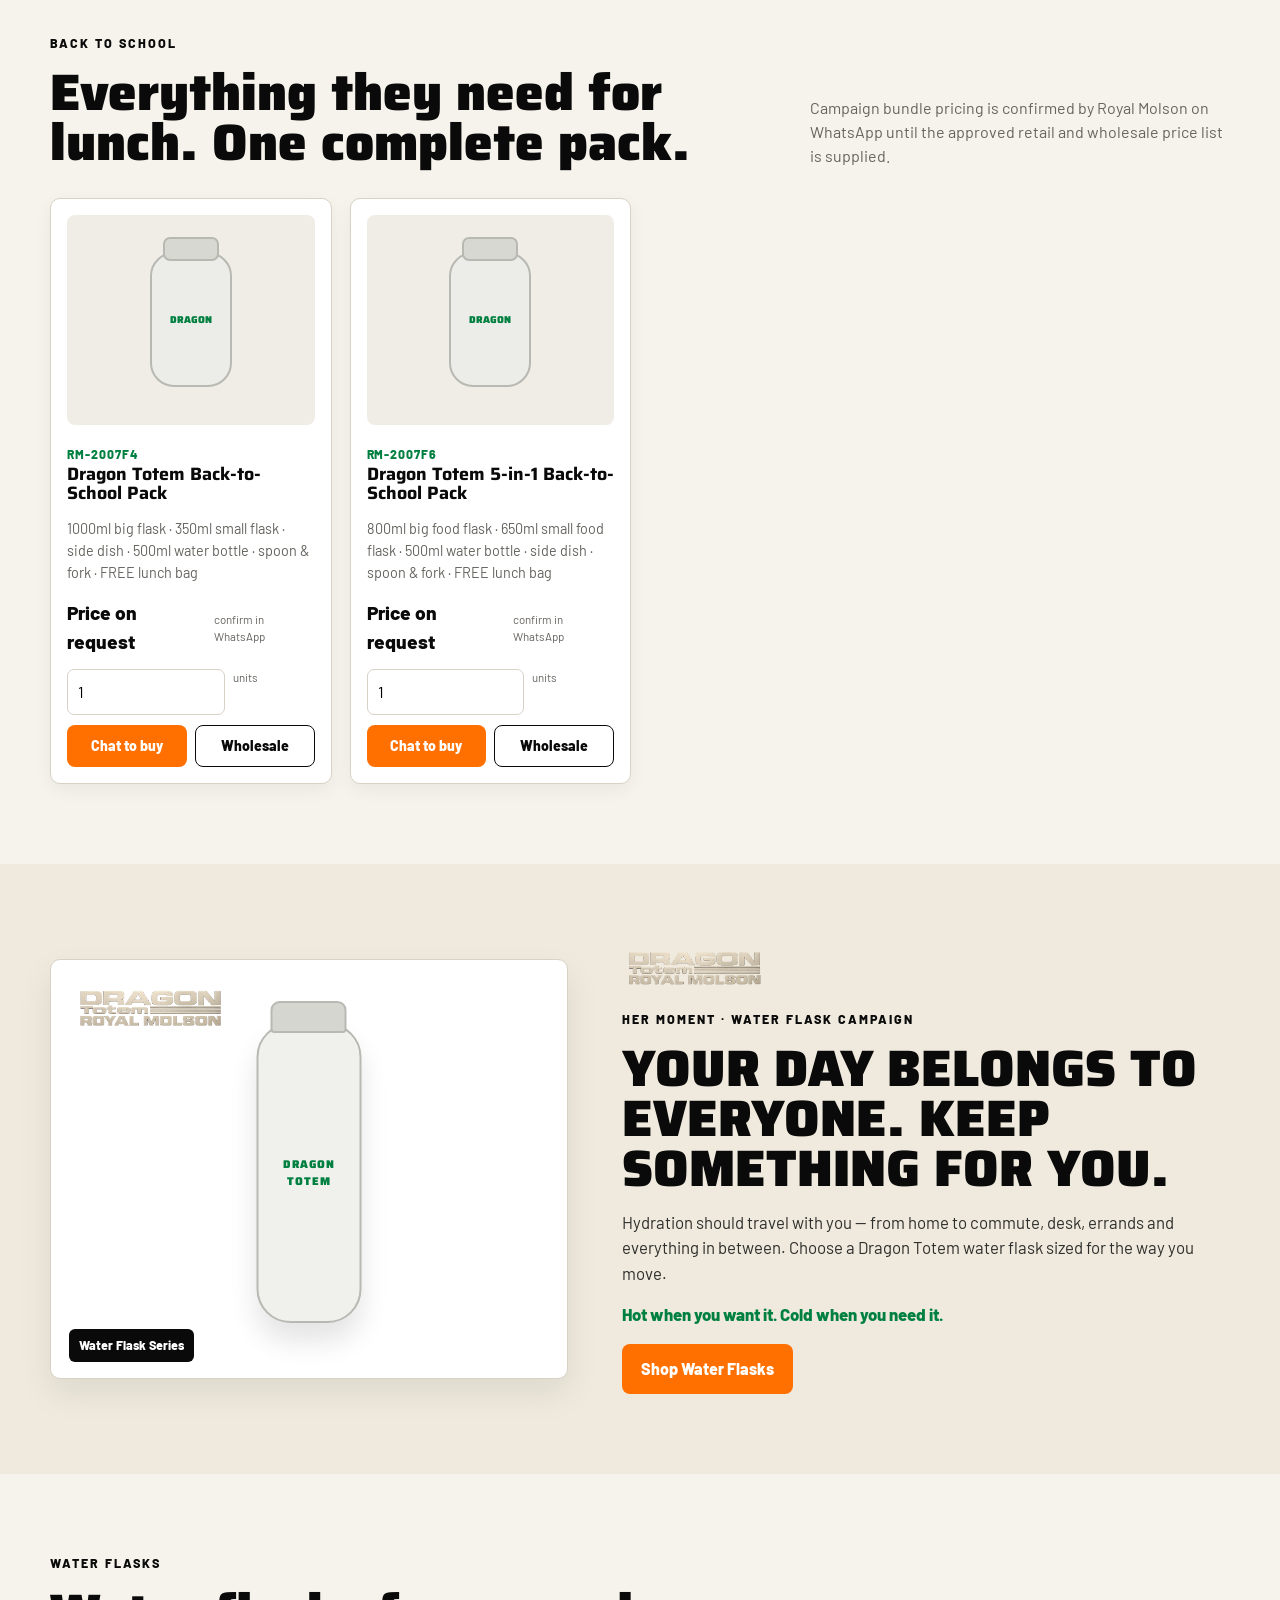
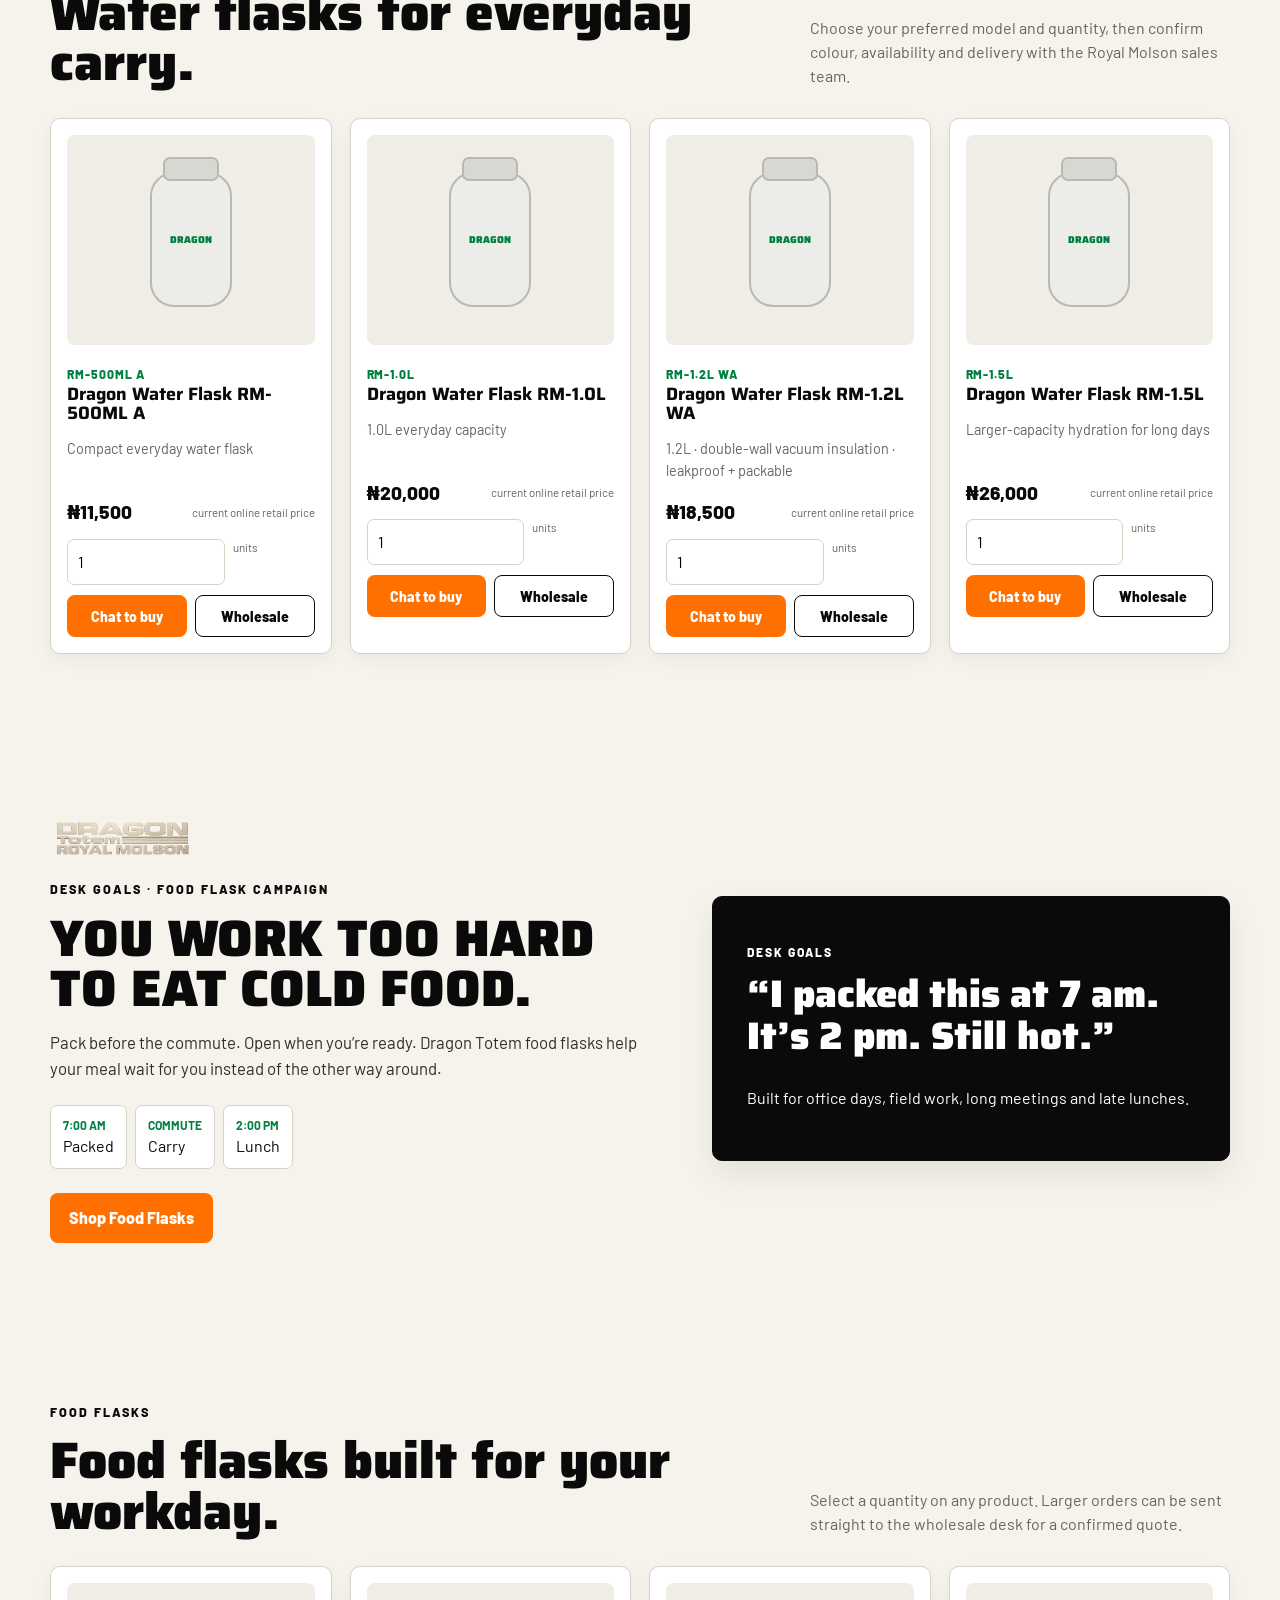
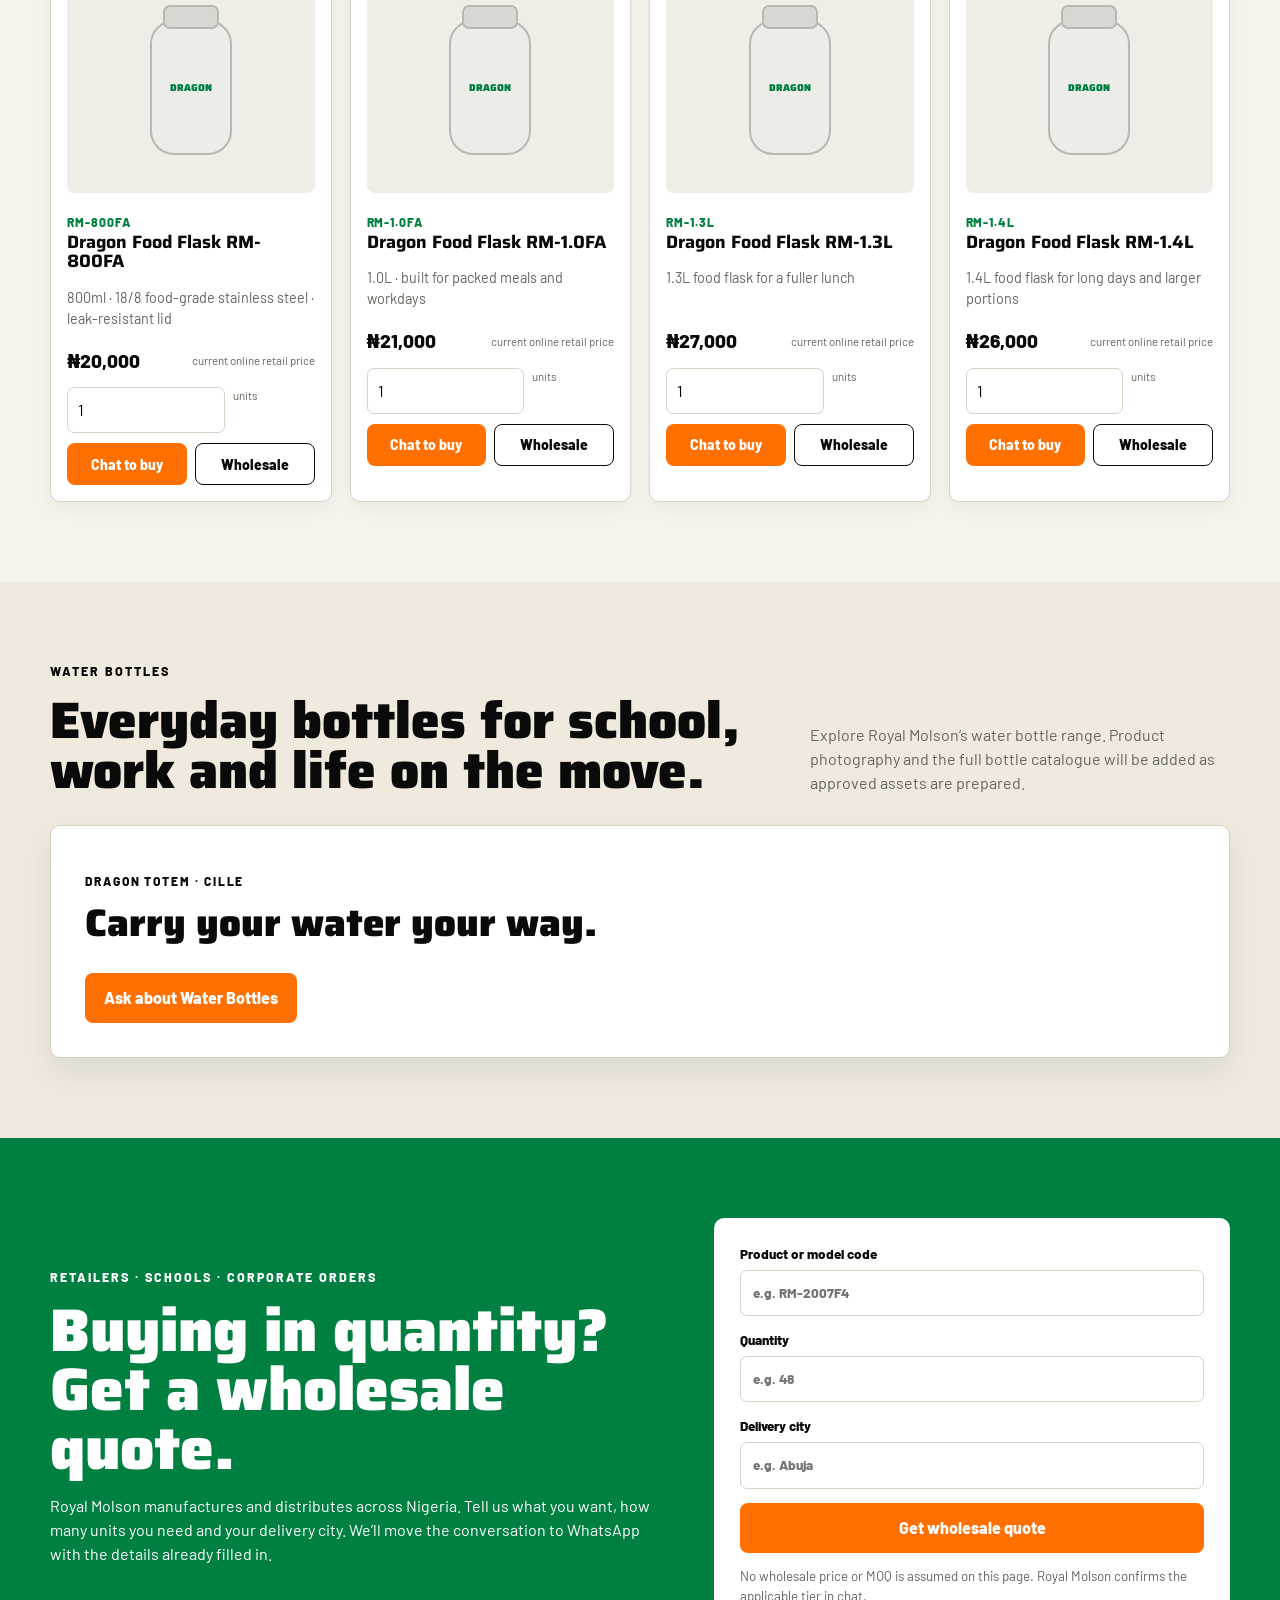
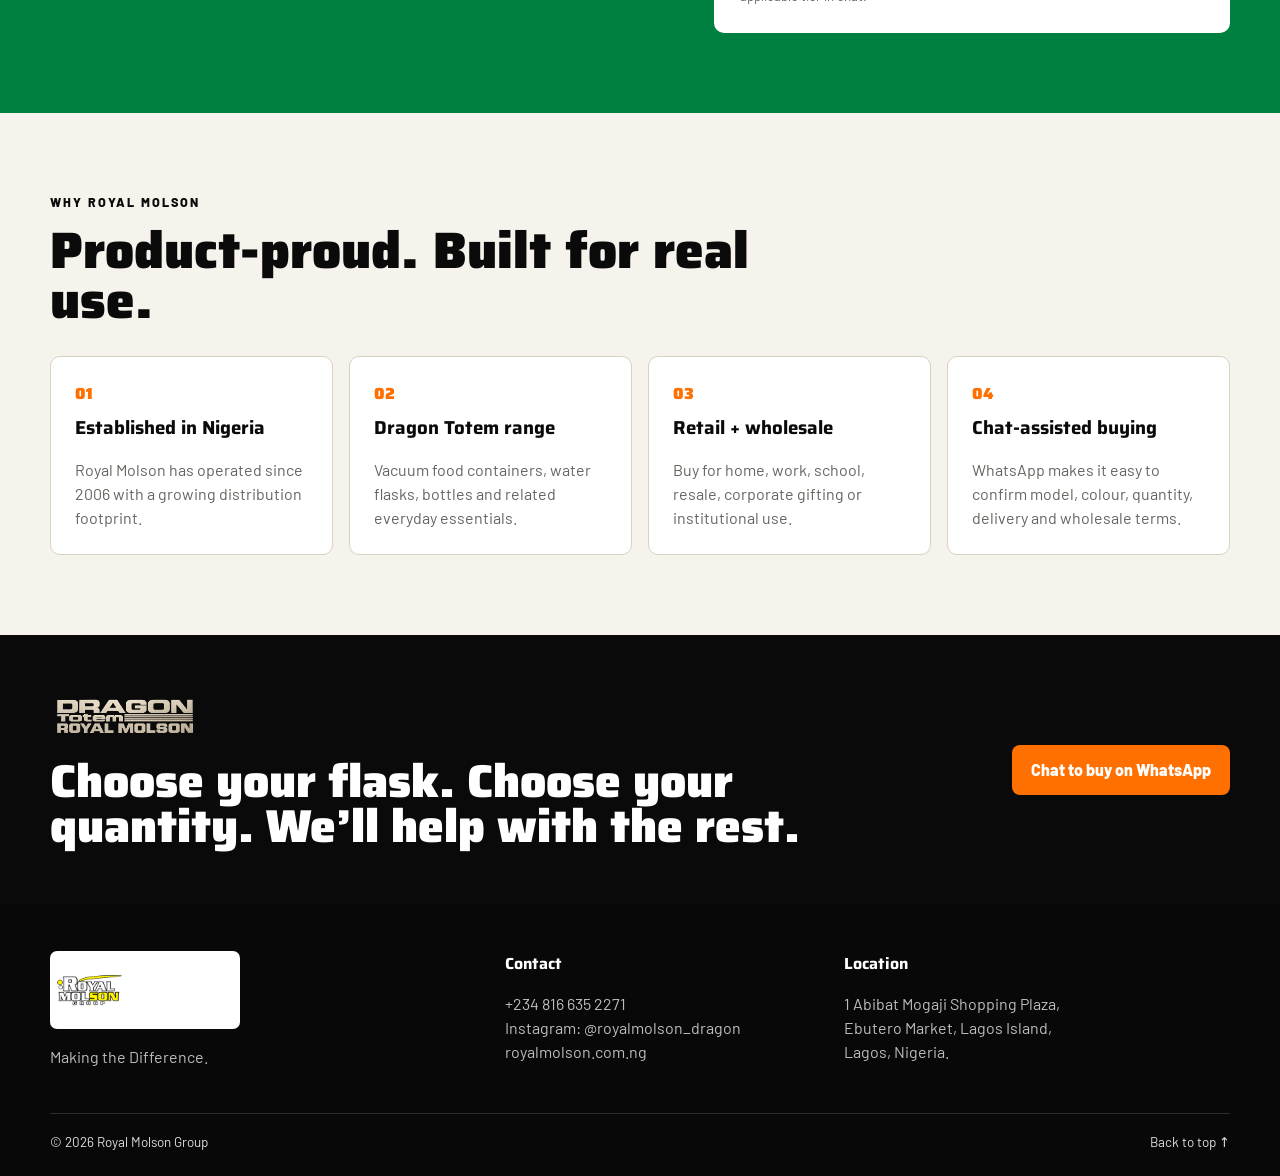
==== commit 64009a6b: "Separate campaign names from product category navigation" ====
--- a/index.html
+++ b/index.html
@@ -4,69 +4,27 @@
   <meta charset="utf-8">
   <meta name="viewport" content="width=device-width, initial-scale=1">
   <meta name="theme-color" content="#008040">
-  <meta name="description" content="Shop Dragon Totem back-to-school lunch packs, food flasks and water flasks from Royal Molson Group. Retail, wholesale and WhatsApp-assisted ordering.">
+  <meta name="description" content="Shop Dragon Totem back-to-school lunch packs, food flasks, water flasks and water bottles from Royal Molson Group. Retail, wholesale and WhatsApp-assisted ordering.">
   <title>Royal Molson Group — Dragon Totem</title>
-  <link rel="icon" type="image/png" href="brand/Royal_Molson_Group_Logo_Mark.png">
-  <link rel="apple-touch-icon" href="brand/Royal_Molson_Group_Logo_Mark.png">
-  <link rel="preconnect" href="https://fonts.googleapis.com">
-  <link rel="preconnect" href="https://fonts.gstatic.com" crossorigin>
-  <link href="https://fonts.googleapis.com/css2?family=Barlow:wght@400;500;600;700&family=Saira:ital,wght@0,800;0,900;1,900&display=swap" rel="stylesheet">
-  <link rel="stylesheet" href="styles.css">
-  <script defer src="app.js"></script>
+  <link rel="icon" type="image/png" href="brand/Royal_Molson_Group_Logo_Mark.png"><link rel="apple-touch-icon" href="brand/Royal_Molson_Group_Logo_Mark.png">
+  <link rel="preconnect" href="https://fonts.googleapis.com"><link rel="preconnect" href="https://fonts.gstatic.com" crossorigin><link href="https://fonts.googleapis.com/css2?family=Barlow:wght@400;500;600;700&family=Saira:ital,wght@0,800;0,900;1,900&display=swap" rel="stylesheet"><link rel="stylesheet" href="styles.css"><script defer src="app.js"></script>
 </head>
 <body>
-  <a class="skip-link" href="#main">Skip to content</a>
-  <div class="utility-bar"><div class="shell utility-inner"><span>Nationwide delivery across Nigeria</span><a href="tel:+2348166352271">+234 816 635 2271</a></div></div>
-
-  <header class="site-header" id="top">
-    <div class="shell nav-wrap">
-      <a class="brand official-brand" href="#top" aria-label="Royal Molson Group home">
-        <img class="brand-symbol" src="brand/Royal_Molson_Group_Logo_Mark.png" alt="">
-        <img class="brand-wordmark" src="brand/Royal_Molson_Group_Word_Mark.png" alt="Royal Molson Group">
-      </a>
-      <button class="nav-toggle" type="button" aria-expanded="false" aria-controls="main-nav">Menu</button>
-      <nav id="main-nav" class="main-nav" aria-label="Primary navigation"><a href="#mamas-promise">Mama’s Promise</a><a href="#her-moment">Her Moment</a><a href="#desk-goals">Desk Goals</a><a href="#wholesale">Wholesale</a></nav>
-      <a class="button button-primary desktop-chat" data-wa="general" href="#">Chat to Buy</a>
-    </div>
-  </header>
-
-  <main id="main">
-    <section class="hero">
-      <div class="shell hero-grid">
-        <div class="hero-copy">
-          <img class="dragon-logo hero-dragon-logo" src="brand/Dragon%20Totem%20Logo.png" alt="Dragon Totem">
-          <p class="eyebrow">HOT AND COLD MATTERS.</p>
-          <h1>HOT FOOD. COLD DRINKS. READY FOR REAL LIFE.</h1>
-          <p class="hero-lede">From school mornings to office lunches and all-day hydration, Dragon Totem keeps what matters at the right temperature until you need it.</p>
-          <div class="hero-actions"><a class="button button-primary" href="#school-packs">Shop the collection</a><a class="button button-ink" data-wa="general" href="#">Chat to buy</a></div>
-          <div class="proof-row"><span>Trusted since 2006</span><span>Retail + wholesale</span><span>Nationwide delivery</span></div>
-        </div>
-        <div class="hero-product" aria-label="Dragon Totem featured product visual"><div class="product-stage large-stage"><img class="stage-brand-logo" src="brand/Dragon%20Totem%20Logo.png" alt="Dragon Totem"><div class="bottle bottle-tall" aria-hidden="true"><span>DRAGON<br>TOTEM</span></div><div class="food-jar" aria-hidden="true"><span>DRAGON<br>TOTEM</span></div><div class="stage-label">Dragon Totem Collection</div></div><p class="asset-note">Official product photography will replace the temporary product silhouettes as assets are added.</p></div>
-      </div>
-    </section>
-
-    <section class="campaign-nav"><div class="shell campaign-nav-grid"><a href="#mamas-promise"><strong>MAMA’S PROMISE</strong><span>Back-to-school lunch packs</span></a><a href="#her-moment"><strong>HER MOMENT</strong><span>Water flasks for everyday hydration</span></a><a href="#desk-goals"><strong>DESK GOALS</strong><span>Food flasks for working days</span></a></div></section>
-
-    <section class="campaign section" id="mamas-promise"><div class="shell split-grid"><div class="campaign-copy"><img class="dragon-logo section-dragon-logo" src="brand/Dragon%20Totem%20Logo.png" alt="Dragon Totem"><p class="eyebrow">CAMPAIGN 01 · BACK TO SCHOOL</p><h2>PACK IT WITH LOVE. KEEP IT HOT.</h2><p>School mornings start early. Their lunch should still feel worth looking forward to when break time comes.</p><p>Choose a coordinated Dragon Totem lunch pack with food flasks, a water bottle, side dish, cutlery and lunch bag in one complete set.</p><div class="campaign-actions"><a class="button button-primary" href="#school-packs">Get the school pack</a><a class="button button-outline" data-wa="mama" href="#">Ask on WhatsApp</a></div></div><div class="story-card"><p class="story-kicker">THE QUESTION</p><blockquote>“You pack lunch before school. Will it still be enjoyable when break time comes?”</blockquote><div class="story-flow"><span>PACK</span><span>GO</span><span>OPEN</span><span>ENJOY</span></div></div></div></section>
-
-    <section class="section products-section" id="school-packs"><div class="shell"><div class="section-heading"><div><p class="eyebrow">SCHOOL PACKS</p><h2>Everything they need for lunch. One complete pack.</h2></div><p>Campaign bundle pricing is confirmed by Royal Molson on WhatsApp until the approved retail and wholesale price list is supplied.</p></div><div class="product-grid" id="school-products"></div></div></section>
-
-    <section class="campaign section alt" id="her-moment"><div class="shell split-grid reverse"><div class="product-stage campaign-stage"><img class="stage-brand-logo" src="brand/Dragon%20Totem%20Logo.png" alt="Dragon Totem"><div class="bottle bottle-slim" aria-hidden="true"><span>DRAGON<br>TOTEM</span></div><div class="stage-label">Water Flask Series</div></div><div class="campaign-copy"><img class="dragon-logo section-dragon-logo" src="brand/Dragon%20Totem%20Logo.png" alt="Dragon Totem"><p class="eyebrow">CAMPAIGN 02 · WATER FLASKS</p><h2>YOUR DAY BELONGS TO EVERYONE. KEEP SOMETHING FOR YOU.</h2><p>Hydration should travel with you — from home to commute, desk, errands and everything in between. Choose a Dragon Totem water flask sized for the way you move.</p><p class="benefit-line">Hot when you want it. Cold when you need it.</p><a class="button button-primary" href="#water-products">Shop water flasks</a></div></div></section>
-
-    <section class="section products-section" id="water-products"><div class="shell"><div class="section-heading"><div><p class="eyebrow">HER MOMENT PICKS</p><h2>Water flasks for everyday carry.</h2></div><p>Choose your preferred model and quantity, then confirm colour, availability and delivery with the Royal Molson sales team.</p></div><div class="product-grid" id="water-product-grid"></div></div></section>
-
-    <section class="campaign section" id="desk-goals"><div class="shell split-grid"><div class="campaign-copy"><img class="dragon-logo section-dragon-logo" src="brand/Dragon%20Totem%20Logo.png" alt="Dragon Totem"><p class="eyebrow">CAMPAIGN 03 · WORKING DAYS</p><h2>YOU WORK TOO HARD TO EAT COLD FOOD.</h2><p>Pack before the commute. Open when you’re ready. Dragon Totem food flasks help your meal wait for you instead of the other way around.</p><div class="timeline"><span><b>7:00 AM</b> Packed</span><span><b>COMMUTE</b> Carry</span><span><b>2:00 PM</b> Lunch</span></div><a class="button button-primary" href="#food-products">Shop food flasks</a></div><div class="story-card dark-card"><p class="story-kicker">DESK GOALS</p><blockquote>“I packed this at 7 am. It’s 2 pm. Still hot.”</blockquote><p>Built for office days, field work, long meetings and late lunches.</p></div></div></section>
-
-    <section class="section products-section" id="food-products"><div class="shell"><div class="section-heading"><div><p class="eyebrow">DESK GOALS PICKS</p><h2>Food flasks built for your workday.</h2></div><p>Select a quantity on any product. Larger orders can be sent straight to the wholesale desk for a confirmed quote.</p></div><div class="product-grid" id="food-product-grid"></div></div></section>
-
-    <section class="section wholesale" id="wholesale"><div class="shell wholesale-grid"><div><p class="eyebrow">RETAILERS · SCHOOLS · CORPORATE ORDERS</p><h2>Buying in quantity? Get a wholesale quote.</h2><p>Royal Molson manufactures and distributes across Nigeria. Tell us what you want, how many units you need and your delivery city. We’ll move the conversation to WhatsApp with the details already filled in.</p></div><form class="quote-card" id="quote-form"><label>Product or model code<input name="product" required placeholder="e.g. RM-2007F4"></label><label>Quantity<input name="quantity" type="number" min="1" required placeholder="e.g. 48"></label><label>Delivery city<input name="city" required placeholder="e.g. Abuja"></label><button class="button button-primary" type="submit">Get wholesale quote</button><small>No wholesale price or MOQ is assumed on this page. Royal Molson confirms the applicable tier in chat.</small></form></div></section>
-
-    <section class="section trust-section"><div class="shell"><div class="section-heading"><div><p class="eyebrow">WHY ROYAL MOLSON</p><h2>Product-proud. Built for real use.</h2></div></div><div class="trust-grid"><article><span>01</span><h3>Established in Nigeria</h3><p>Royal Molson has operated since 2006 with a growing distribution footprint.</p></article><article><span>02</span><h3>Dragon Totem range</h3><p>Vacuum food containers, water flasks, bottles and related everyday essentials.</p></article><article><span>03</span><h3>Retail + wholesale</h3><p>Buy for home, work, school, resale, corporate gifting or institutional use.</p></article><article><span>04</span><h3>Chat-assisted buying</h3><p>WhatsApp makes it easy to confirm model, colour, quantity, delivery and wholesale terms.</p></article></div></div></section>
-
-    <section class="final-cta"><div class="shell final-cta-inner"><div><img class="dragon-logo footer-dragon-logo" src="brand/Dragon%20Totem%20Logo.png" alt="Dragon Totem"><h2>Choose your flask. Choose your quantity. We’ll help with the rest.</h2></div><a class="button button-primary" data-wa="general" href="#">Chat to buy on WhatsApp</a></div></section>
-  </main>
-
-  <footer class="site-footer"><div class="shell footer-grid"><div class="footer-brand"><img class="footer-wordmark" src="brand/Royal_Molson_Group_Word_Mark.png" alt="Royal Molson Group"><p>Making the Difference.</p></div><div><strong>Contact</strong><p>+234 816 635 2271<br>Instagram: @royalmolson_dragon<br>royalmolson.com.ng</p></div><div><strong>Location</strong><p>1 Abibat Mogaji Shopping Plaza,<br>Ebutero Market, Lagos Island,<br>Lagos, Nigeria.</p></div></div><div class="shell footer-bottom"><span>© <span id="year"></span> Royal Molson Group</span><a href="#top">Back to top ↑</a></div></footer>
-  <a class="floating-wa" data-wa="general" href="#" aria-label="Chat with Royal Molson on WhatsApp">WhatsApp</a>
-</body>
-</html>+<a class="skip-link" href="#main">Skip to content</a><div class="utility-bar"><div class="shell utility-inner"><span>Nationwide delivery across Nigeria</span><a href="tel:+2348166352271">+234 816 635 2271</a></div></div>
+<header class="site-header" id="top"><div class="shell nav-wrap"><a class="brand official-brand" href="#top" aria-label="Royal Molson Group home"><img class="brand-symbol" src="brand/Royal_Molson_Group_Logo_Mark.png" alt=""><img class="brand-wordmark" src="brand/Royal_Molson_Group_Word_Mark.png" alt="Royal Molson Group"></a><button class="nav-toggle" type="button" aria-expanded="false" aria-controls="main-nav">Menu</button><nav id="main-nav" class="main-nav" aria-label="Product navigation"><a href="#school-packs">Back to School</a><a href="#water-products">Water Flasks</a><a href="#food-products">Food Flasks</a><a href="#water-bottles">Water Bottles</a><a href="#wholesale">Wholesale</a></nav><a class="button button-primary desktop-chat" data-wa="general" href="#">Chat to Buy</a></div></header>
+<main id="main">
+<section class="hero"><div class="shell hero-grid"><div class="hero-copy"><img class="dragon-logo hero-dragon-logo" src="brand/Dragon%20Totem%20Logo.png" alt="Dragon Totem"><p class="eyebrow">HOT AND COLD MATTERS.</p><h1>HOT FOOD. COLD DRINKS. READY FOR REAL LIFE.</h1><p class="hero-lede">From school mornings to office lunches and all-day hydration, Dragon Totem keeps what matters at the right temperature until you need it.</p><div class="hero-actions"><a class="button button-primary" href="#school-packs">Shop the collection</a><a class="button button-ink" data-wa="general" href="#">Chat to buy</a></div><div class="proof-row"><span>Trusted since 2006</span><span>Retail + wholesale</span><span>Nationwide delivery</span></div></div><div class="hero-product"><div class="product-stage large-stage"><img class="stage-brand-logo" src="brand/Dragon%20Totem%20Logo.png" alt="Dragon Totem"><div class="bottle bottle-tall" aria-hidden="true"><span>DRAGON<br>TOTEM</span></div><div class="food-jar" aria-hidden="true"><span>DRAGON<br>TOTEM</span></div><div class="stage-label">Dragon Totem Collection</div></div><p class="asset-note">Official product photography will replace the temporary product silhouettes as assets are added.</p></div></div></section>
+<section class="campaign-nav" aria-label="Featured campaigns"><div class="shell campaign-nav-grid"><a href="#mamas-promise"><strong>MAMA’S PROMISE</strong><span>Campaign · Back to School</span></a><a href="#her-moment"><strong>HER MOMENT</strong><span>Campaign · Water Flasks</span></a><a href="#desk-goals"><strong>DESK GOALS</strong><span>Campaign · Food Flasks</span></a></div></section>
+<section class="campaign section" id="mamas-promise"><div class="shell split-grid"><div class="campaign-copy"><img class="dragon-logo section-dragon-logo" src="brand/Dragon%20Totem%20Logo.png" alt="Dragon Totem"><p class="eyebrow">MAMA’S PROMISE · BACK TO SCHOOL CAMPAIGN</p><h2>PACK IT WITH LOVE. KEEP IT HOT.</h2><p>School mornings start early. Their lunch should still feel worth looking forward to when break time comes.</p><p>Choose a coordinated Dragon Totem lunch pack with food flasks, a water bottle, side dish, cutlery and lunch bag in one complete set.</p><div class="campaign-actions"><a class="button button-primary" href="#school-packs">Shop Back to School</a><a class="button button-outline" data-wa="mama" href="#">Ask on WhatsApp</a></div></div><div class="story-card"><p class="story-kicker">THE QUESTION</p><blockquote>“You pack lunch before school. Will it still be enjoyable when break time comes?”</blockquote><div class="story-flow"><span>PACK</span><span>GO</span><span>OPEN</span><span>ENJOY</span></div></div></div></section>
+<section class="section products-section" id="school-packs"><div class="shell"><div class="section-heading"><div><p class="eyebrow">BACK TO SCHOOL</p><h2>Everything they need for lunch. One complete pack.</h2></div><p>Campaign bundle pricing is confirmed by Royal Molson on WhatsApp until the approved retail and wholesale price list is supplied.</p></div><div class="product-grid" id="school-products"></div></div></section>
+<section class="campaign section alt" id="her-moment"><div class="shell split-grid reverse"><div class="product-stage campaign-stage"><img class="stage-brand-logo" src="brand/Dragon%20Totem%20Logo.png" alt="Dragon Totem"><div class="bottle bottle-slim" aria-hidden="true"><span>DRAGON<br>TOTEM</span></div><div class="stage-label">Water Flask Series</div></div><div class="campaign-copy"><img class="dragon-logo section-dragon-logo" src="brand/Dragon%20Totem%20Logo.png" alt="Dragon Totem"><p class="eyebrow">HER MOMENT · WATER FLASK CAMPAIGN</p><h2>YOUR DAY BELONGS TO EVERYONE. KEEP SOMETHING FOR YOU.</h2><p>Hydration should travel with you — from home to commute, desk, errands and everything in between. Choose a Dragon Totem water flask sized for the way you move.</p><p class="benefit-line">Hot when you want it. Cold when you need it.</p><a class="button button-primary" href="#water-products">Shop Water Flasks</a></div></div></section>
+<section class="section products-section" id="water-products"><div class="shell"><div class="section-heading"><div><p class="eyebrow">WATER FLASKS</p><h2>Water flasks for everyday carry.</h2></div><p>Choose your preferred model and quantity, then confirm colour, availability and delivery with the Royal Molson sales team.</p></div><div class="product-grid" id="water-product-grid"></div></div></section>
+<section class="campaign section" id="desk-goals"><div class="shell split-grid"><div class="campaign-copy"><img class="dragon-logo section-dragon-logo" src="brand/Dragon%20Totem%20Logo.png" alt="Dragon Totem"><p class="eyebrow">DESK GOALS · FOOD FLASK CAMPAIGN</p><h2>YOU WORK TOO HARD TO EAT COLD FOOD.</h2><p>Pack before the commute. Open when you’re ready. Dragon Totem food flasks help your meal wait for you instead of the other way around.</p><div class="timeline"><span><b>7:00 AM</b> Packed</span><span><b>COMMUTE</b> Carry</span><span><b>2:00 PM</b> Lunch</span></div><a class="button button-primary" href="#food-products">Shop Food Flasks</a></div><div class="story-card dark-card"><p class="story-kicker">DESK GOALS</p><blockquote>“I packed this at 7 am. It’s 2 pm. Still hot.”</blockquote><p>Built for office days, field work, long meetings and late lunches.</p></div></div></section>
+<section class="section products-section" id="food-products"><div class="shell"><div class="section-heading"><div><p class="eyebrow">FOOD FLASKS</p><h2>Food flasks built for your workday.</h2></div><p>Select a quantity on any product. Larger orders can be sent straight to the wholesale desk for a confirmed quote.</p></div><div class="product-grid" id="food-product-grid"></div></div></section>
+<section class="section products-section alt" id="water-bottles"><div class="shell"><div class="section-heading"><div><p class="eyebrow">WATER BOTTLES</p><h2>Everyday bottles for school, work and life on the move.</h2></div><p>Explore Royal Molson’s water bottle range. Product photography and the full bottle catalogue will be added as approved assets are prepared.</p></div><div class="story-card"><p class="story-kicker">DRAGON TOTEM · CILLE</p><blockquote>Carry your water your way.</blockquote><div class="campaign-actions"><a class="button button-primary" data-wa="general" href="#">Ask about Water Bottles</a></div></div></div></section>
+<section class="section wholesale" id="wholesale"><div class="shell wholesale-grid"><div><p class="eyebrow">RETAILERS · SCHOOLS · CORPORATE ORDERS</p><h2>Buying in quantity? Get a wholesale quote.</h2><p>Royal Molson manufactures and distributes across Nigeria. Tell us what you want, how many units you need and your delivery city. We’ll move the conversation to WhatsApp with the details already filled in.</p></div><form class="quote-card" id="quote-form"><label>Product or model code<input name="product" required placeholder="e.g. RM-2007F4"></label><label>Quantity<input name="quantity" type="number" min="1" required placeholder="e.g. 48"></label><label>Delivery city<input name="city" required placeholder="e.g. Abuja"></label><button class="button button-primary" type="submit">Get wholesale quote</button><small>No wholesale price or MOQ is assumed on this page. Royal Molson confirms the applicable tier in chat.</small></form></div></section>
+<section class="section trust-section"><div class="shell"><div class="section-heading"><div><p class="eyebrow">WHY ROYAL MOLSON</p><h2>Product-proud. Built for real use.</h2></div></div><div class="trust-grid"><article><span>01</span><h3>Established in Nigeria</h3><p>Royal Molson has operated since 2006 with a growing distribution footprint.</p></article><article><span>02</span><h3>Dragon Totem range</h3><p>Vacuum food containers, water flasks, bottles and related everyday essentials.</p></article><article><span>03</span><h3>Retail + wholesale</h3><p>Buy for home, work, school, resale, corporate gifting or institutional use.</p></article><article><span>04</span><h3>Chat-assisted buying</h3><p>WhatsApp makes it easy to confirm model, colour, quantity, delivery and wholesale terms.</p></article></div></div></section>
+<section class="final-cta"><div class="shell final-cta-inner"><div><img class="dragon-logo footer-dragon-logo" src="brand/Dragon%20Totem%20Logo.png" alt="Dragon Totem"><h2>Choose your flask. Choose your quantity. We’ll help with the rest.</h2></div><a class="button button-primary" data-wa="general" href="#">Chat to buy on WhatsApp</a></div></section>
+</main>
+<footer class="site-footer"><div class="shell footer-grid"><div class="footer-brand"><img class="footer-wordmark" src="brand/Royal_Molson_Group_Word_Mark.png" alt="Royal Molson Group"><p>Making the Difference.</p></div><div><strong>Contact</strong><p>+234 816 635 2271<br>Instagram: @royalmolson_dragon<br>royalmolson.com.ng</p></div><div><strong>Location</strong><p>1 Abibat Mogaji Shopping Plaza,<br>Ebutero Market, Lagos Island,<br>Lagos, Nigeria.</p></div></div><div class="shell footer-bottom"><span>© <span id="year"></span> Royal Molson Group</span><a href="#top">Back to top ↑</a></div></footer><a class="floating-wa" data-wa="general" href="#" aria-label="Chat with Royal Molson on WhatsApp">WhatsApp</a>
+</body></html>
--- a/styles.css
+++ b/styles.css
@@ -1,38 +1 @@
-:root{
-  --green:#008040;
-  --green-dark:#006b35;
-  --orange:#FF7000;
-  --yellow:#FFF000;
-  --ink:#0A0A0A;
-  --paper:#F6F3EC;
-  --card:#FFFFFF;
-  --muted:#66645F;
-  --line:#D8D2C5;
-  --shadow:0 14px 34px rgba(10,10,10,.08);
-  --radius:10px;
-  --shell:min(1180px, calc(100% - 36px));
-}
-*{box-sizing:border-box}
-html{scroll-behavior:smooth}
-body{margin:0;font-family:"Barlow",system-ui,sans-serif;color:var(--ink);background:var(--paper);line-height:1.5}
-a{color:inherit;text-decoration:none}
-button,input{font:inherit}
-img{max-width:100%;display:block}
-.shell{width:var(--shell);margin-inline:auto}
-.skip-link{position:absolute;left:-9999px;top:auto}.skip-link:focus{left:12px;top:12px;z-index:999;background:#fff;padding:10px 14px;border:3px solid var(--green)}
-.utility-bar{background:var(--ink);color:#fff;font-size:.9rem}.utility-inner{display:flex;justify-content:space-between;gap:18px;padding:8px 0}.utility-inner a{font-weight:700}
-.site-header{position:sticky;top:0;z-index:50;background:rgba(246,243,236,.96);border-bottom:1px solid var(--line)}
-.nav-wrap{min-height:78px;display:flex;align-items:center;gap:28px}.brand{display:flex;align-items:center;gap:10px;margin-right:auto}.brand-mark{width:42px;height:42px;border-radius:50%;display:grid;place-items:center;background:var(--green);color:#fff;font-family:"Saira";font-weight:900}.brand strong{font-family:"Saira";display:block;line-height:1}.brand small{font-size:.78rem;color:var(--muted)}
-.main-nav{display:flex;gap:22px;font-weight:700}.main-nav a:hover{color:var(--green)}.nav-toggle{display:none;background:transparent;border:1px solid var(--ink);border-radius:8px;padding:8px 12px}
-.button{display:inline-flex;align-items:center;justify-content:center;min-height:48px;padding:12px 18px;border-radius:8px;border:1.5px solid transparent;font-weight:800;cursor:pointer;transition:.18s ease}.button:hover{transform:translateY(-2px)}.button:focus-visible,a:focus-visible,input:focus-visible{outline:3px solid var(--green);outline-offset:3px}.button-primary{background:var(--orange);color:#fff}.button-primary:hover{background:#e96400}.button-ink{background:var(--ink);color:#fff}.button-outline{border-color:var(--ink);background:transparent}
-.hero{background:var(--green);color:#fff;padding:78px 0 64px}.hero-grid,.split-grid{display:grid;grid-template-columns:1.08fr .92fr;gap:54px;align-items:center}.eyebrow{margin:0 0 14px;font-size:.78rem;letter-spacing:.16em;font-weight:800}.hero h1,.campaign h2,.section h2,.final-cta h2{font-family:"Saira";font-weight:900;line-height:.98;margin:0}.hero h1{font-size:clamp(3rem,6.2vw,6.2rem);max-width:900px}.hero-lede{font-size:1.14rem;max-width:660px;margin:24px 0;color:#eef8f2}.hero-actions,.campaign-actions{display:flex;gap:12px;flex-wrap:wrap}.proof-row{display:flex;gap:18px;flex-wrap:wrap;margin-top:28px;font-size:.9rem;font-weight:700}.proof-row span{padding-left:14px;border-left:3px solid var(--yellow)}
-.hero-product{align-self:stretch;display:flex;flex-direction:column;justify-content:center}.product-stage{position:relative;background:#fff;border:1.5px solid var(--line);border-radius:var(--radius);min-height:360px;overflow:hidden;box-shadow:var(--shadow)}.large-stage{min-height:500px}.stage-label{position:absolute;left:18px;bottom:16px;background:var(--ink);color:#fff;padding:7px 10px;border-radius:6px;font-size:.78rem;font-weight:800}.asset-note{font-size:.78rem;color:#e1efe6;margin:10px 0 0}
-.bottle,.food-jar{position:absolute;background:#f0f0ed;border:2px solid #b9b9b3;box-shadow:0 18px 28px rgba(0,0,0,.11);display:flex;align-items:center;justify-content:center;text-align:center;font-family:"Saira";font-weight:900;color:var(--green)}.bottle:before,.food-jar:before{content:"";position:absolute;top:-24px;background:#d6d6d0;border:2px solid #b9b9b3}.bottle{width:120px;height:310px;border-radius:34px;right:20%;bottom:55px}.bottle:before{width:72px;height:28px;border-radius:9px 9px 4px 4px}.bottle-tall{height:330px}.bottle-slim{width:105px;height:300px;right:50%;transform:translateX(50%)}.food-jar{width:190px;height:190px;border-radius:38px;left:14%;bottom:55px}.food-jar:before{width:150px;height:34px;border-radius:12px}.bottle span,.food-jar span{font-size:.7rem;letter-spacing:.08em}
-.campaign-nav{background:#fff;border-bottom:1px solid var(--line)}.campaign-nav-grid{display:grid;grid-template-columns:repeat(3,1fr)}.campaign-nav a{padding:22px 24px;border-right:1px solid var(--line)}.campaign-nav a:last-child{border-right:0}.campaign-nav strong,.campaign-nav span{display:block}.campaign-nav strong{font-family:"Saira"}.campaign-nav span{color:var(--muted);font-size:.9rem;margin-top:4px}
-.section{padding:80px 0}.section.alt{background:#efeadd}.campaign h2,.section h2{font-size:clamp(2.2rem,4vw,4.4rem)}.campaign-copy>p:not(.eyebrow){font-size:1.05rem;color:#2f2f2d;max-width:650px}.benefit-line{font-weight:800;color:var(--green)!important}.reverse{grid-template-columns:.92fr 1.08fr}.story-card{background:#fff;border:1.5px solid var(--line);border-radius:var(--radius);padding:34px;box-shadow:var(--shadow)}.story-card blockquote{font-family:"Saira";font-size:clamp(1.7rem,3vw,3.2rem);font-weight:900;line-height:1.1;margin:12px 0 28px}.story-kicker{font-size:.75rem;font-weight:800;letter-spacing:.16em}.story-flow{display:grid;grid-template-columns:repeat(4,1fr);gap:8px}.story-flow span{background:var(--green);color:#fff;padding:12px 8px;border-radius:6px;text-align:center;font-size:.78rem;font-weight:800}.dark-card{background:var(--ink);color:#fff;border-color:var(--ink)}
-.section-heading{display:flex;justify-content:space-between;align-items:end;gap:36px;margin-bottom:30px}.section-heading>p{max-width:420px;color:var(--muted);margin:0}.section-heading h2{max-width:780px}.product-grid{display:grid;grid-template-columns:repeat(4,1fr);gap:18px}.product-card{background:#fff;border:1.5px solid var(--line);border-radius:var(--radius);padding:16px;box-shadow:0 6px 18px rgba(10,10,10,.05);transition:.18s ease}.product-card:hover{transform:translateY(-3px);box-shadow:var(--shadow)}.product-visual{height:210px;border-radius:8px;background:#f0ede6;display:grid;place-items:center;margin-bottom:16px;position:relative;overflow:hidden}.mini-flask{width:82px;height:135px;border-radius:24px;background:#ecece8;border:2px solid #b9b9b3;position:relative}.mini-flask:before{content:"";position:absolute;width:52px;height:20px;border:2px solid #b9b9b3;background:#d8d8d2;left:50%;top:-17px;transform:translateX(-50%);border-radius:7px}.mini-flask:after{content:"DRAGON";position:absolute;inset:0;display:grid;place-items:center;font:900 .62rem "Saira";color:var(--green)}.product-card h3{font-family:"Saira";font-size:1.12rem;line-height:1.1;margin:0 0 8px}.model{font-size:.76rem;letter-spacing:.08em;font-weight:800;color:var(--green)}.product-meta{font-size:.9rem;color:var(--muted);min-height:44px}.price-row{display:flex;justify-content:space-between;align-items:center;margin:16px 0 12px;gap:8px}.price{font-size:1.2rem;font-weight:800}.price-note{font-size:.72rem;color:var(--muted)}.qty-control{display:grid;grid-template-columns:1fr 82px;gap:8px;margin-bottom:10px}.qty-control input{width:100%;border:1.5px solid var(--line);border-radius:7px;padding:10px;background:#fff}.card-actions{display:grid;grid-template-columns:1fr 1fr;gap:8px}.card-actions .button{min-height:42px;padding:9px 10px;font-size:.88rem}.campaign-stage{min-height:420px}
-.timeline{display:flex;gap:8px;flex-wrap:wrap;margin:24px 0}.timeline span{background:#fff;border:1px solid var(--line);padding:10px 12px;border-radius:7px}.timeline b{display:block;font-size:.75rem;color:var(--green)}
-.wholesale{background:var(--green);color:#fff}.wholesale-grid{display:grid;grid-template-columns:1fr .85fr;gap:58px;align-items:center}.wholesale h2{font-size:clamp(2.5rem,4.7vw,5rem)}.wholesale p{max-width:640px}.quote-card{background:#fff;color:var(--ink);border-radius:var(--radius);padding:26px;display:grid;gap:14px}.quote-card label{display:grid;gap:6px;font-size:.84rem;font-weight:800}.quote-card input{border:1.5px solid var(--line);border-radius:7px;padding:12px}.quote-card small{color:var(--muted)}
-.trust-grid{display:grid;grid-template-columns:repeat(4,1fr);gap:16px}.trust-grid article{background:#fff;border:1.5px solid var(--line);border-radius:var(--radius);padding:24px}.trust-grid span{font-family:"Saira";font-weight:900;color:var(--orange)}.trust-grid h3{font-family:"Saira";margin:8px 0}.trust-grid p{color:var(--muted);margin-bottom:0}.final-cta{background:var(--ink);color:#fff;padding:56px 0}.final-cta-inner{display:flex;justify-content:space-between;gap:30px;align-items:center}.final-cta h2{font-size:clamp(2rem,3.6vw,4rem);max-width:850px}.site-footer{background:#080808;color:#ddd;padding:46px 0 24px}.footer-grid{display:grid;grid-template-columns:1.1fr .8fr 1fr;gap:30px}.footer-grid strong{font-family:"Saira";color:#fff}.footer-grid p{color:#bdbdbd}.footer-bottom{border-top:1px solid #2d2d2d;margin-top:28px;padding-top:18px;display:flex;justify-content:space-between;font-size:.84rem}.floating-wa{position:fixed;right:18px;bottom:18px;z-index:40;background:var(--orange);color:#fff;border-radius:999px;padding:13px 16px;font-weight:800;box-shadow:var(--shadow)}
-@media(max-width:980px){.desktop-chat{display:none}.nav-toggle{display:block}.main-nav{position:absolute;left:18px;right:18px;top:78px;background:#fff;border:1px solid var(--line);border-radius:10px;padding:14px;display:none;flex-direction:column;box-shadow:var(--shadow)}.main-nav.open{display:flex}.hero-grid,.split-grid,.reverse,.wholesale-grid{grid-template-columns:1fr}.hero-product{min-height:420px}.campaign-nav-grid{grid-template-columns:1fr}.campaign-nav a{border-right:0;border-bottom:1px solid var(--line)}.product-grid,.trust-grid{grid-template-columns:repeat(2,1fr)}.section-heading{align-items:start;flex-direction:column}.final-cta-inner{align-items:start;flex-direction:column}}
-@media(max-width:620px){:root{--shell:min(100% - 24px,1180px)}.utility-inner{font-size:.78rem}.utility-inner span{max-width:55%}.nav-wrap{min-height:70px}.brand small{display:none}.hero{padding:50px 0}.hero h1{font-size:clamp(2.65rem,13vw,4.8rem)}.large-stage{min-height:390px}.product-grid,.trust-grid{grid-template-columns:1fr}.section{padding:58px 0}.section-heading{gap:14px}.story-flow{grid-template-columns:repeat(2,1fr)}.footer-grid{grid-template-columns:1fr}.footer-bottom{gap:18px;flex-direction:column}.card-actions{grid-template-columns:1fr}.hero-actions .button,.campaign-actions .button{width:100%}.floating-wa{font-size:.85rem}.bottle{right:14%;transform:scale(.85);transform-origin:bottom}.food-jar{left:5%;transform:scale(.85);transform-origin:bottom left}}
+:root{--green:#008040;--green-dark:#006b35;--orange:#FF7000;--yellow:#FFF000;--ink:#0A0A0A;--paper:#F6F3EC;--card:#FFFFFF;--muted:#66645F;--line:#D8D2C5;--shadow:0 14px 34px rgba(10,10,10,.08);--radius:10px;--shell:min(1180px,calc(100% - 36px))}*{box-sizing:border-box}html{scroll-behavior:smooth}body{margin:0;font-family:"Barlow",system-ui,sans-serif;color:var(--ink);background:var(--paper);line-height:1.5}a{color:inherit;text-decoration:none}button,input{font:inherit}img{max-width:100%;display:block}.shell{width:var(--shell);margin-inline:auto}.skip-link{position:absolute;left:-9999px}.skip-link:focus{left:12px;top:12px;z-index:999;background:#fff;padding:10px 14px;border:3px solid var(--green)}.utility-bar{background:var(--ink);color:#fff;font-size:.9rem}.utility-inner{display:flex;justify-content:space-between;gap:18px;padding:8px 0}.utility-inner a{font-weight:700}.site-header{position:sticky;top:0;z-index:50;background:rgba(246,243,236,.97);border-bottom:1px solid var(--line)}.nav-wrap{min-height:82px;display:flex;align-items:center;gap:26px}.brand{margin-right:auto}.official-brand{display:flex;align-items:center;gap:10px;height:60px}.brand-symbol{width:45px;height:45px;object-fit:contain}.brand-wordmark{width:150px;max-height:58px;object-fit:contain}.main-nav{display:flex;gap:22px;font-weight:700}.main-nav a:hover{color:var(--green)}.nav-toggle{display:none;background:transparent;border:1px solid var(--ink);border-radius:8px;padding:8px 12px}.button{display:inline-flex;align-items:center;justify-content:center;min-height:48px;padding:12px 18px;border-radius:8px;border:1.5px solid transparent;font-weight:800;cursor:pointer;transition:.18s ease}.button:hover{transform:translateY(-2px)}.button:focus-visible,a:focus-visible,input:focus-visible{outline:3px solid var(--green);outline-offset:3px}.button-primary{background:var(--orange);color:#fff}.button-primary:hover{background:#e96400}.button-ink{background:var(--ink);color:#fff}.button-outline{border-color:var(--ink);background:transparent}.hero{background:var(--green);color:#fff;padding:66px 0 64px}.hero-grid,.split-grid{display:grid;grid-template-columns:1.08fr .92fr;gap:54px;align-items:center}.eyebrow{margin:0 0 14px;font-size:.78rem;letter-spacing:.16em;font-weight:800}.dragon-logo{object-fit:contain;object-position:left center}.hero-dragon-logo{width:230px;max-height:92px;margin:0 0 18px;padding:8px 12px;background:#fff;border-radius:8px}.section-dragon-logo{width:145px;max-height:62px;margin-bottom:18px}.hero h1,.campaign h2,.section h2,.final-cta h2{font-family:"Saira";font-weight:900;line-height:.98;margin:0}.hero h1{font-size:clamp(3rem,6.2vw,6.2rem);max-width:900px}.hero-lede{font-size:1.14rem;max-width:660px;margin:24px 0;color:#eef8f2}.hero-actions,.campaign-actions{display:flex;gap:12px;flex-wrap:wrap}.proof-row{display:flex;gap:18px;flex-wrap:wrap;margin-top:28px;font-size:.9rem;font-weight:700}.proof-row span{padding-left:14px;border-left:3px solid var(--yellow)}.hero-product{align-self:stretch;display:flex;flex-direction:column;justify-content:center}.product-stage{position:relative;background:#fff;border:1.5px solid var(--line);border-radius:var(--radius);min-height:360px;overflow:hidden;box-shadow:var(--shadow)}.large-stage{min-height:500px}.stage-brand-logo{position:absolute;top:22px;left:22px;width:155px;max-height:70px;object-fit:contain;z-index:2}.stage-label{position:absolute;left:18px;bottom:16px;background:var(--ink);color:#fff;padding:7px 10px;border-radius:6px;font-size:.78rem;font-weight:800}.asset-note{font-size:.78rem;color:#e1efe6;margin:10px 0 0}.bottle,.food-jar{position:absolute;background:#f0f0ed;border:2px solid #b9b9b3;box-shadow:0 18px 28px rgba(0,0,0,.11);display:flex;align-items:center;justify-content:center;text-align:center;font-family:"Saira";font-weight:900;color:var(--green)}.bottle:before,.food-jar:before{content:"";position:absolute;top:-24px;background:#d6d6d0;border:2px solid #b9b9b3}.bottle{width:120px;height:310px;border-radius:34px;right:20%;bottom:55px}.bottle:before{width:72px;height:28px;border-radius:9px 9px 4px 4px}.bottle-tall{height:330px}.bottle-slim{width:105px;height:300px;right:50%;transform:translateX(50%)}.food-jar{width:190px;height:190px;border-radius:38px;left:14%;bottom:55px}.food-jar:before{width:150px;height:34px;border-radius:12px}.bottle span,.food-jar span{font-size:.7rem;letter-spacing:.08em}.campaign-nav{background:#fff;border-bottom:1px solid var(--line)}.campaign-nav-grid{display:grid;grid-template-columns:repeat(3,1fr)}.campaign-nav a{padding:22px 24px;border-right:1px solid var(--line)}.campaign-nav a:last-child{border-right:0}.campaign-nav strong,.campaign-nav span{display:block}.campaign-nav strong{font-family:"Saira"}.campaign-nav span{color:var(--muted);font-size:.9rem;margin-top:4px}.section{padding:80px 0}.section.alt{background:#efeadd}.campaign h2,.section h2{font-size:clamp(2.2rem,4vw,4.4rem)}.campaign-copy>p:not(.eyebrow){font-size:1.05rem;color:#2f2f2d;max-width:650px}.benefit-line{font-weight:800;color:var(--green)!important}.reverse{grid-template-columns:.92fr 1.08fr}.story-card{background:#fff;border:1.5px solid var(--line);border-radius:var(--radius);padding:34px;box-shadow:var(--shadow)}.story-card blockquote{font-family:"Saira";font-size:clamp(1.7rem,3vw,3.2rem);font-weight:900;line-height:1.1;margin:12px 0 28px}.story-kicker{font-size:.75rem;font-weight:800;letter-spacing:.16em}.story-flow{display:grid;grid-template-columns:repeat(4,1fr);gap:8px}.story-flow span{background:var(--green);color:#fff;padding:12px 8px;border-radius:6px;text-align:center;font-size:.78rem;font-weight:800}.dark-card{background:var(--ink);color:#fff;border-color:var(--ink)}.section-heading{display:flex;justify-content:space-between;align-items:end;gap:36px;margin-bottom:30px}.section-heading>p{max-width:420px;color:var(--muted);margin:0}.section-heading h2{max-width:780px}.product-grid{display:grid;grid-template-columns:repeat(4,1fr);gap:18px}.product-card{background:#fff;border:1.5px solid var(--line);border-radius:var(--radius);padding:16px;box-shadow:0 6px 18px rgba(10,10,10,.05);transition:.18s ease}.product-card:hover{transform:translateY(-3px);box-shadow:var(--shadow)}.product-visual{height:210px;border-radius:8px;background:#f0ede6;display:grid;place-items:center;margin-bottom:16px;position:relative;overflow:hidden}.mini-flask{width:82px;height:135px;border-radius:24px;background:#ecece8;border:2px solid #b9b9b3;position:relative}.mini-flask:before{content:"";position:absolute;width:52px;height:20px;border:2px solid #b9b9b3;background:#d8d8d2;left:50%;top:-17px;transform:translateX(-50%);border-radius:7px}.mini-flask:after{content:"DRAGON";position:absolute;inset:0;display:grid;place-items:center;font:900 .62rem "Saira";color:var(--green)}.product-card h3{font-family:"Saira";font-size:1.12rem;line-height:1.1;margin:0 0 8px}.model{font-size:.76rem;letter-spacing:.08em;font-weight:800;color:var(--green)}.product-meta{font-size:.9rem;color:var(--muted);min-height:44px}.price-row{display:flex;justify-content:space-between;align-items:center;margin:16px 0 12px;gap:8px}.price{font-size:1.2rem;font-weight:800}.price-note{font-size:.72rem;color:var(--muted)}.qty-control{display:grid;grid-template-columns:1fr 82px;gap:8px;margin-bottom:10px}.qty-control input{width:100%;border:1.5px solid var(--line);border-radius:7px;padding:10px;background:#fff}.card-actions{display:grid;grid-template-columns:1fr 1fr;gap:8px}.card-actions .button{min-height:42px;padding:9px 10px;font-size:.88rem}.campaign-stage{min-height:420px}.timeline{display:flex;gap:8px;flex-wrap:wrap;margin:24px 0}.timeline span{background:#fff;border:1px solid var(--line);padding:10px 12px;border-radius:7px}.timeline b{display:block;font-size:.75rem;color:var(--green)}.wholesale{background:var(--green);color:#fff}.wholesale-grid{display:grid;grid-template-columns:1fr .85fr;gap:58px;align-items:center}.wholesale h2{font-size:clamp(2.5rem,4.7vw,5rem)}.wholesale p{max-width:640px}.quote-card{background:#fff;color:var(--ink);border-radius:var(--radius);padding:26px;display:grid;gap:14px}.quote-card label{display:grid;gap:6px;font-size:.84rem;font-weight:800}.quote-card input{border:1.5px solid var(--line);border-radius:7px;padding:12px}.quote-card small{color:var(--muted)}.trust-grid{display:grid;grid-template-columns:repeat(4,1fr);gap:16px}.trust-grid article{background:#fff;border:1.5px solid var(--line);border-radius:var(--radius);padding:24px}.trust-grid span{font-family:"Saira";font-weight:900;color:var(--orange)}.trust-grid h3{font-family:"Saira";margin:8px 0}.trust-grid p{color:var(--muted);margin-bottom:0}.final-cta{background:var(--ink);color:#fff;padding:56px 0}.final-cta-inner{display:flex;justify-content:space-between;gap:30px;align-items:center}.final-cta h2{font-size:clamp(2rem,3.6vw,4rem);max-width:850px}.footer-dragon-logo{width:150px;max-height:60px;margin-bottom:18px}.site-footer{background:#080808;color:#ddd;padding:46px 0 24px}.footer-grid{display:grid;grid-template-columns:1.1fr .8fr 1fr;gap:30px}.footer-grid strong{font-family:"Saira";color:#fff}.footer-grid p{color:#bdbdbd}.footer-wordmark{width:190px;max-height:78px;object-fit:contain;object-position:left center;background:#fff;border-radius:7px;padding:5px}.footer-bottom{border-top:1px solid #2d2d2d;margin-top:28px;padding-top:18px;display:flex;justify-content:space-between;font-size:.84rem}.floating-wa{position:fixed;right:18px;bottom:18px;z-index:40;background:var(--orange);color:#fff;border-radius:999px;padding:13px 16px;font-weight:800;box-shadow:var(--shadow)}@media(max-width:980px){.desktop-chat{display:none}.nav-toggle{display:block}.main-nav{position:absolute;left:18px;right:18px;top:82px;background:#fff;border:1px solid var(--line);border-radius:10px;padding:14px;display:none;flex-direction:column;box-shadow:var(--shadow)}.main-nav.open{display:flex}.hero-grid,.split-grid,.reverse,.wholesale-grid{grid-template-columns:1fr}.hero-product{min-height:420px}.campaign-nav-grid{grid-template-columns:1fr}.campaign-nav a{border-right:0;border-bottom:1px solid var(--line)}.product-grid,.trust-grid{grid-template-columns:repeat(2,1fr)}.section-heading{align-items:start;flex-direction:column}.final-cta-inner{align-items:start;flex-direction:column}}@media(max-width:620px){:root{--shell:min(100% - 24px,1180px)}.utility-inner{font-size:.78rem}.utility-inner span{max-width:55%}.nav-wrap{min-height:70px;gap:12px}.official-brand{height:50px}.brand-symbol{width:36px;height:36px}.brand-wordmark{width:112px;max-height:46px}.hero{padding:50px 0}.hero h1{font-size:clamp(2.65rem,13vw,4.8rem)}.hero-dragon-logo{width:190px}.large-stage{min-height:390px}.product-grid,.trust-grid{grid-template-columns:1fr}.section{padding:58px 0}.section-heading{gap:14px}.story-flow{grid-template-columns:repeat(2,1fr)}.footer-grid{grid-template-columns:1fr}.footer-bottom{gap:18px;flex-direction:column}.card-actions{grid-template-columns:1fr}.hero-actions .button,.campaign-actions .button{width:100%}.floating-wa{font-size:.85rem}.bottle{right:14%;transform:scale(.85);transform-origin:bottom}.food-jar{left:5%;transform:scale(.85);transform-origin:bottom left}}
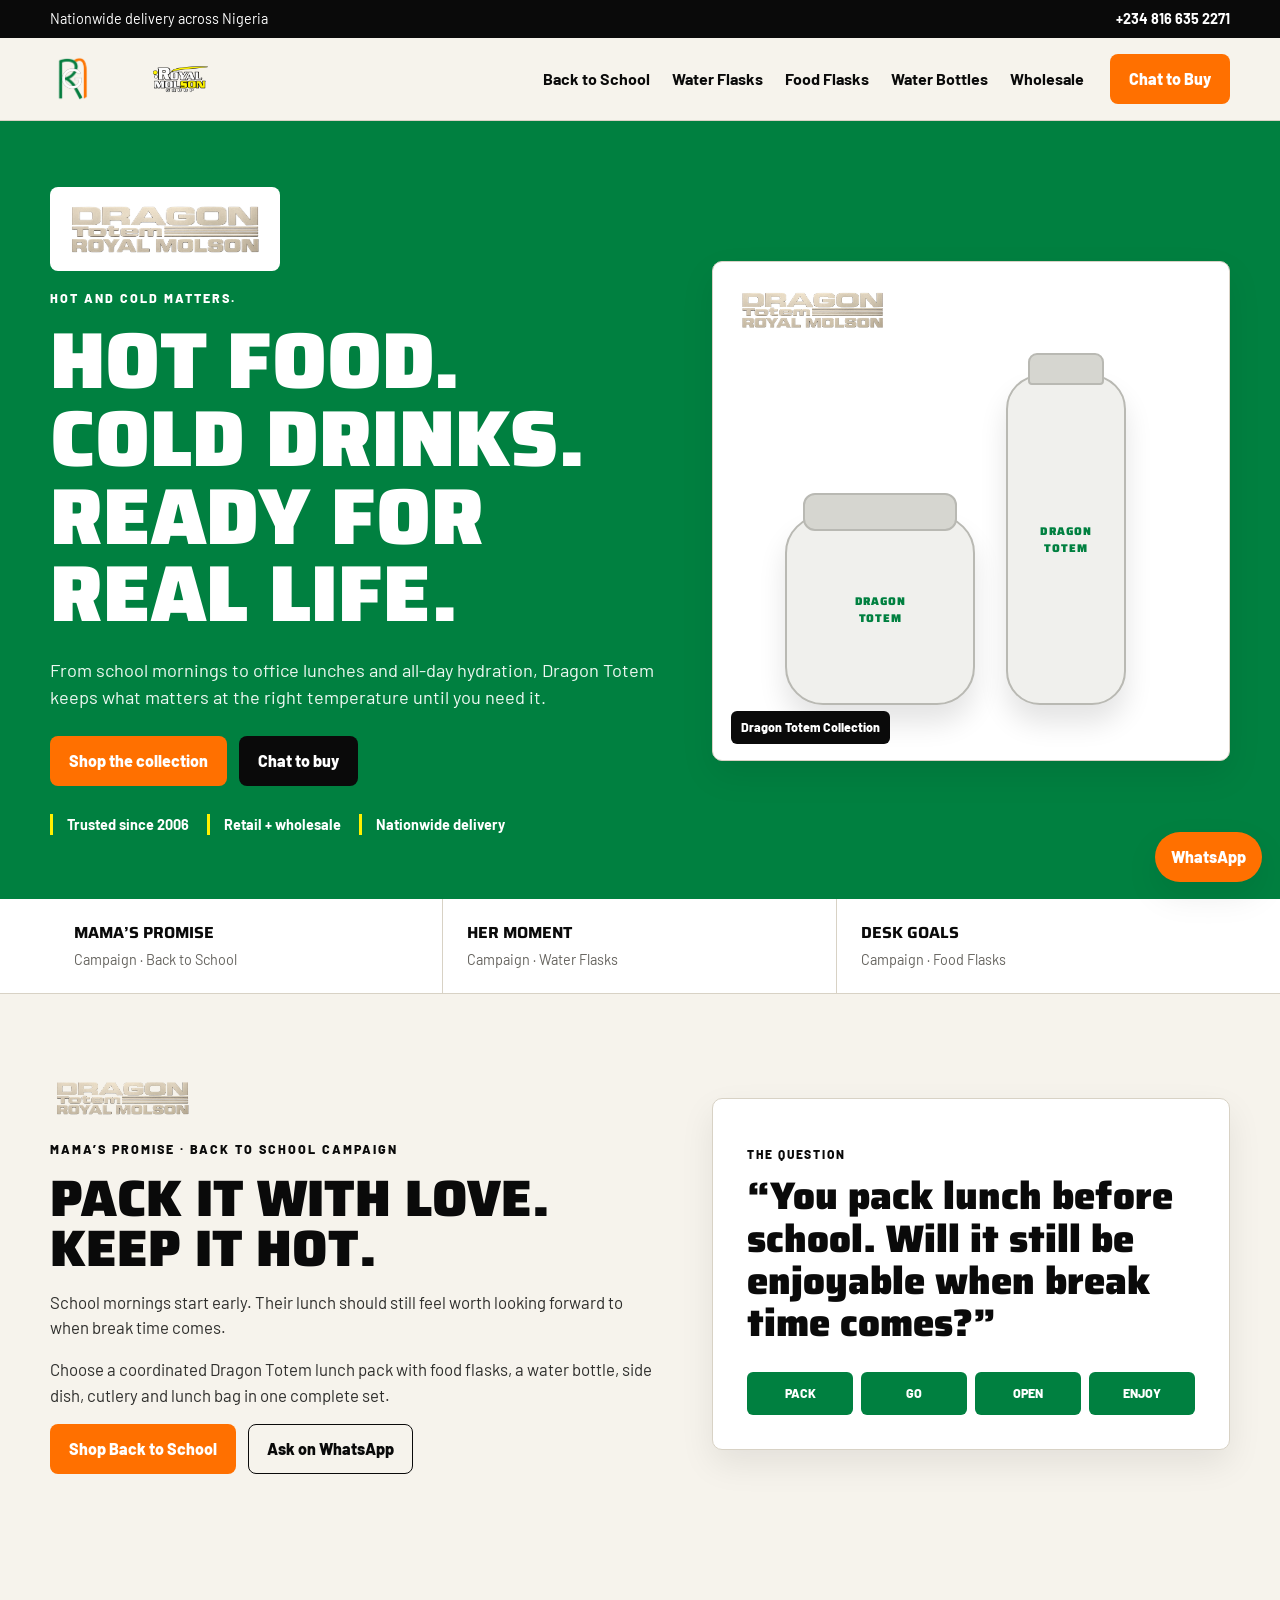
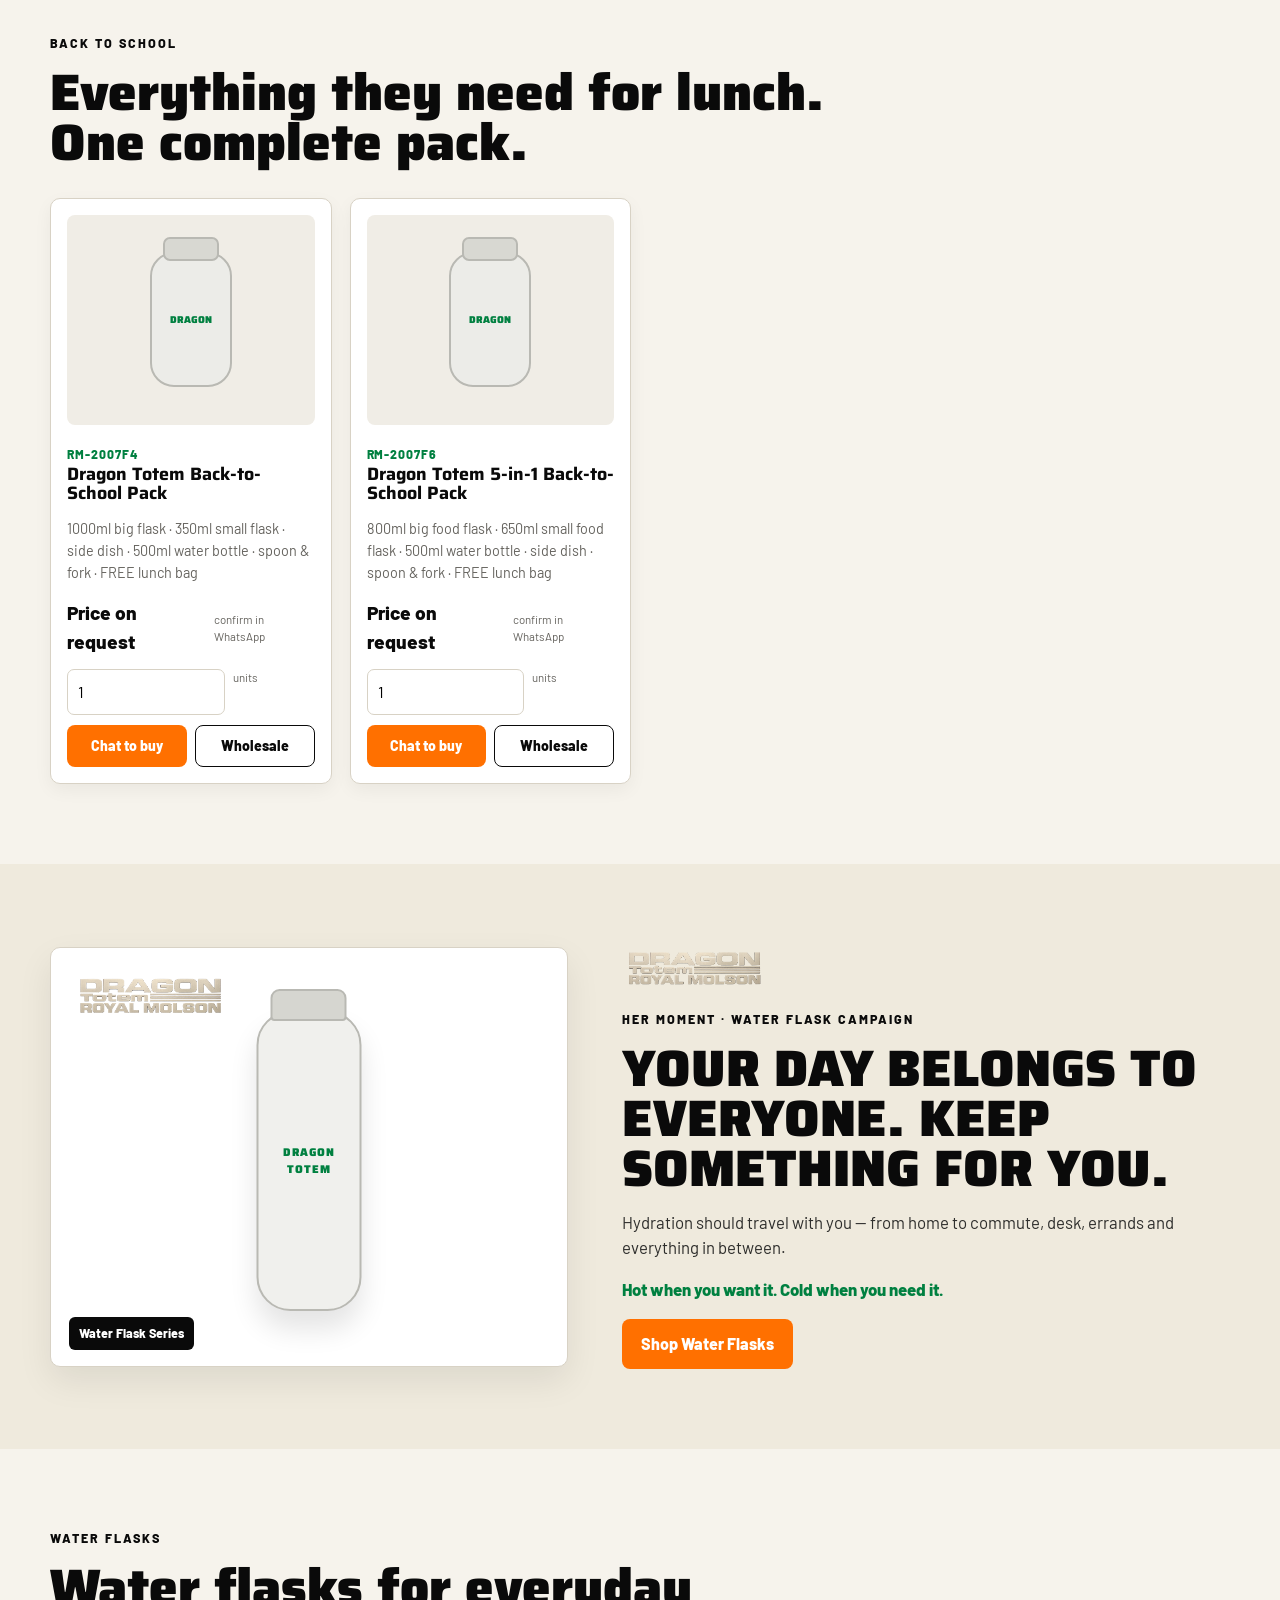
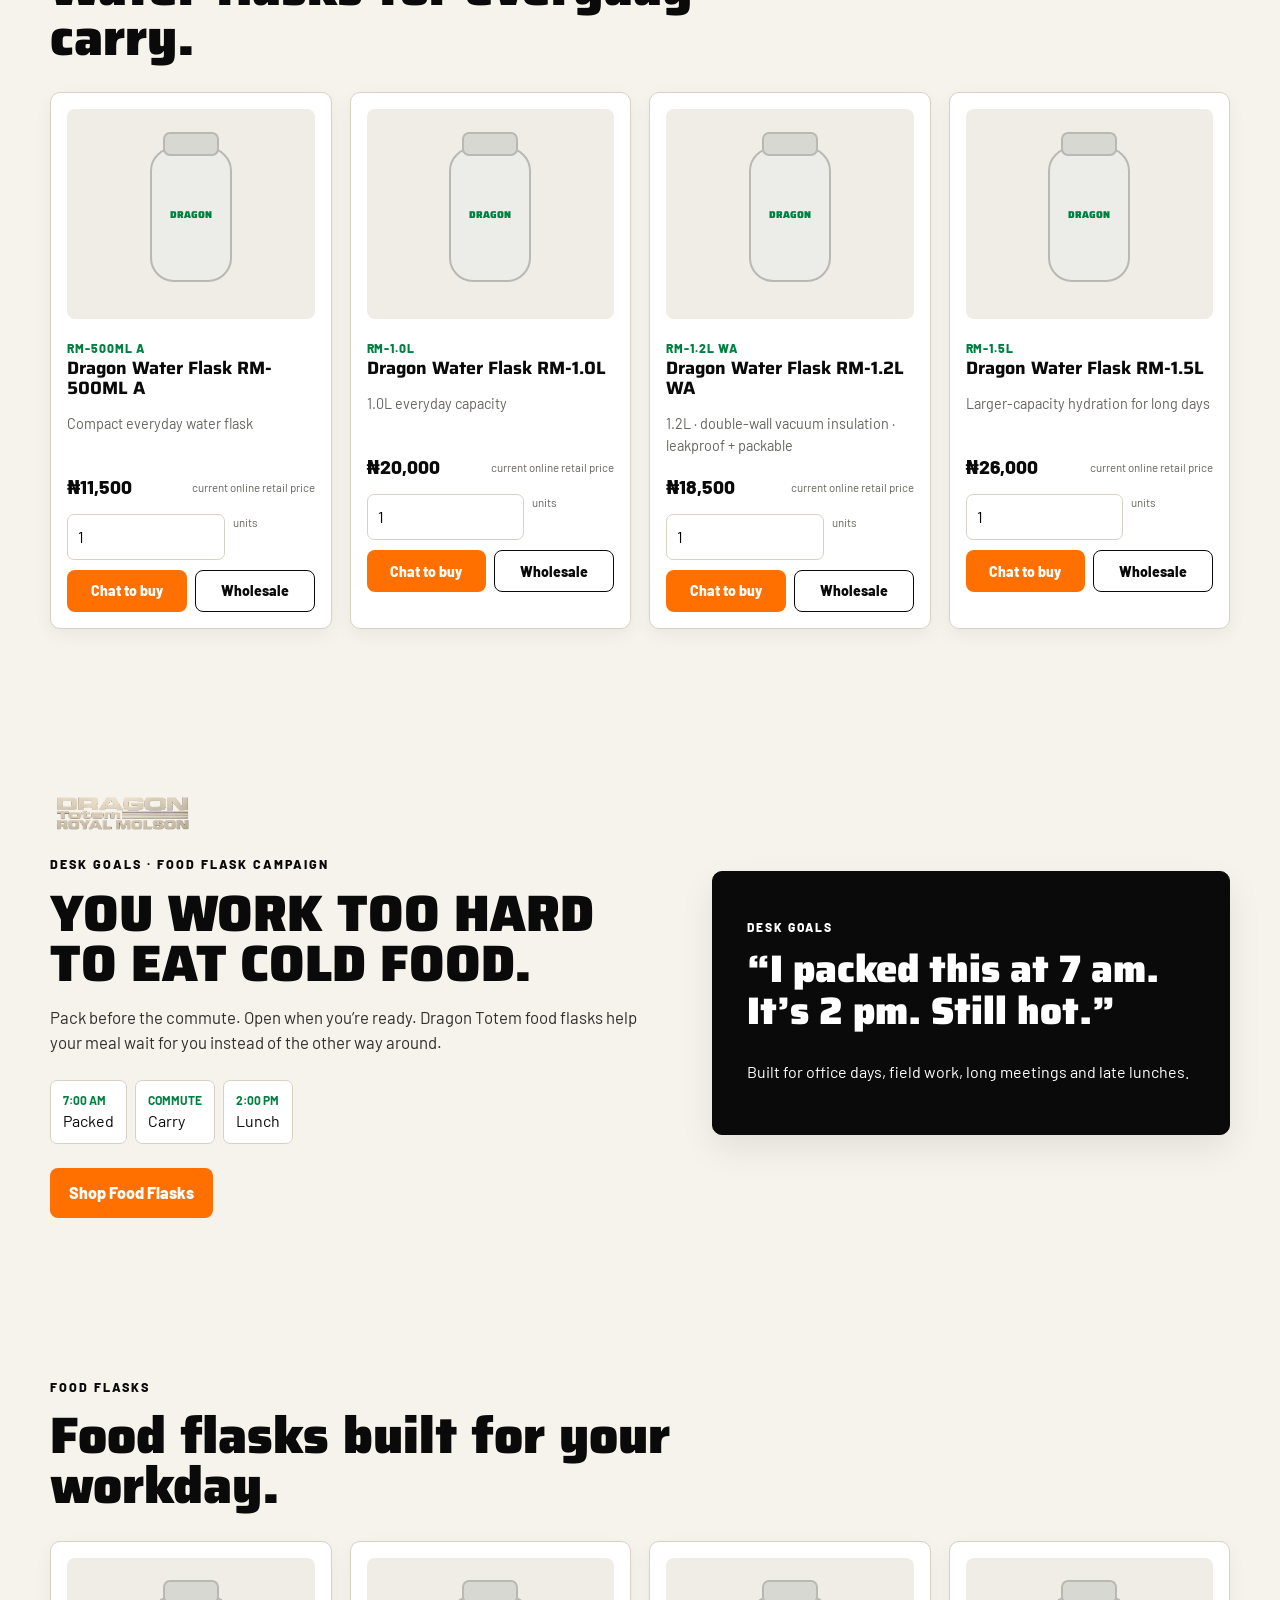
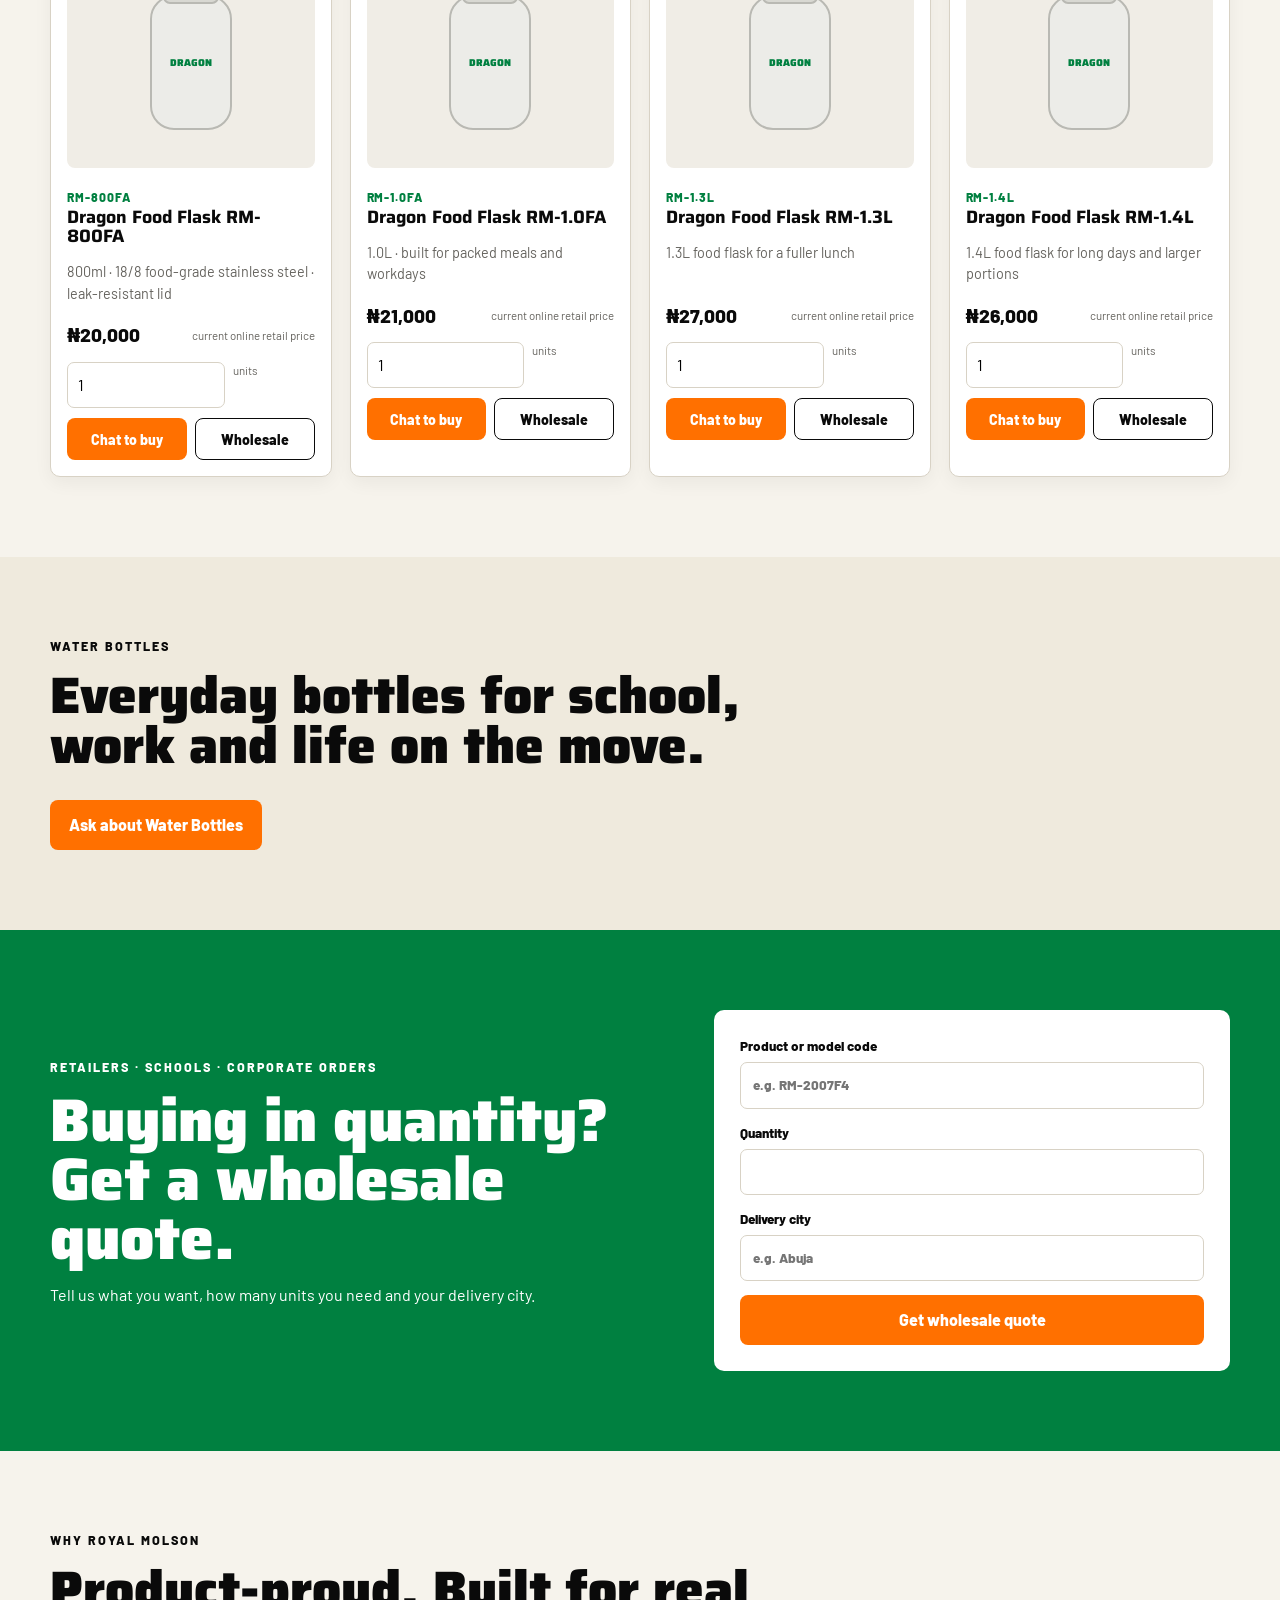
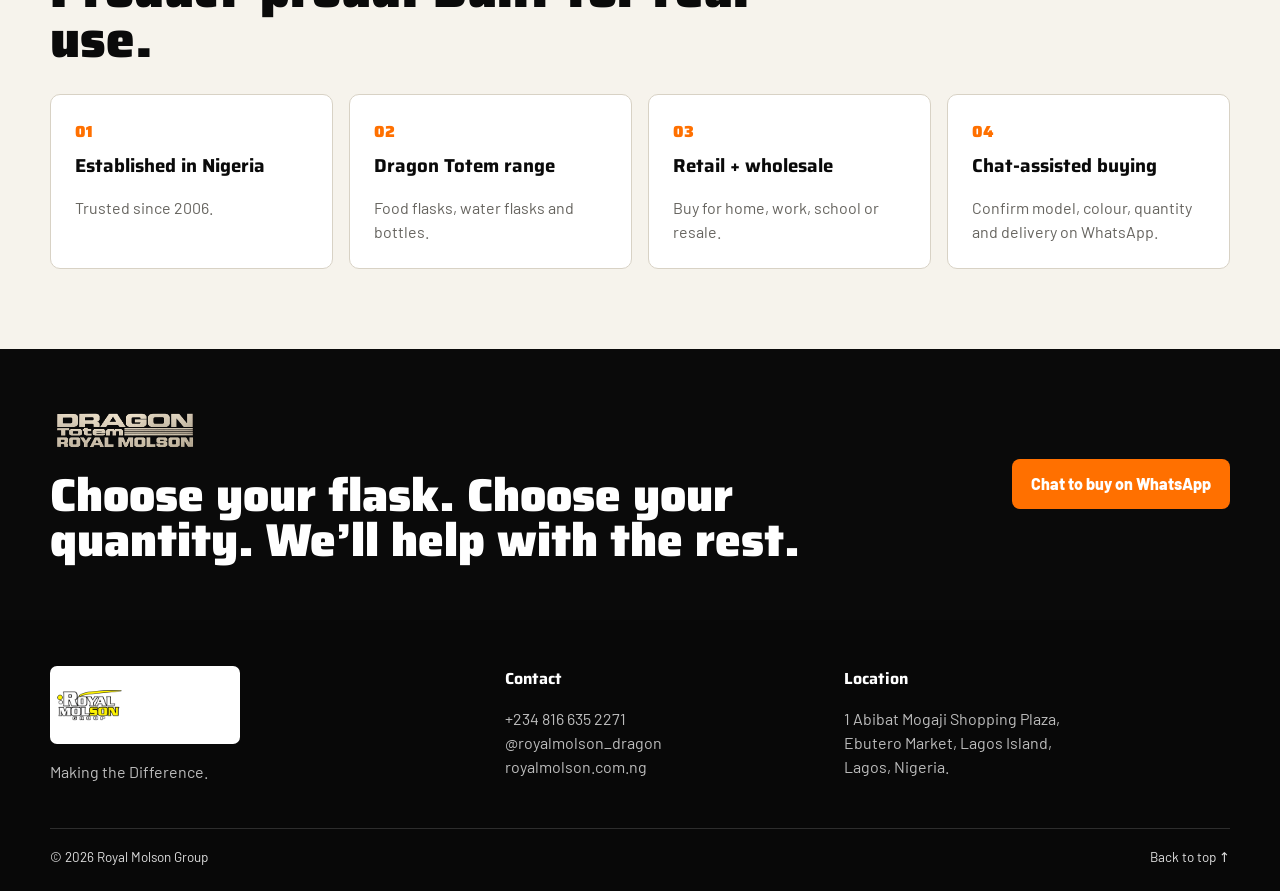
==== commit 1e6fada2: "Load Sanity storefront client" ====
--- a/index.html
+++ b/index.html
@@ -1,30 +1,16 @@
 <!doctype html>
-<html lang="en">
-<head>
-  <meta charset="utf-8">
-  <meta name="viewport" content="width=device-width, initial-scale=1">
-  <meta name="theme-color" content="#008040">
-  <meta name="description" content="Shop Dragon Totem back-to-school lunch packs, food flasks, water flasks and water bottles from Royal Molson Group. Retail, wholesale and WhatsApp-assisted ordering.">
-  <title>Royal Molson Group — Dragon Totem</title>
-  <link rel="icon" type="image/png" href="brand/Royal_Molson_Group_Logo_Mark.png"><link rel="apple-touch-icon" href="brand/Royal_Molson_Group_Logo_Mark.png">
-  <link rel="preconnect" href="https://fonts.googleapis.com"><link rel="preconnect" href="https://fonts.gstatic.com" crossorigin><link href="https://fonts.googleapis.com/css2?family=Barlow:wght@400;500;600;700&family=Saira:ital,wght@0,800;0,900;1,900&display=swap" rel="stylesheet"><link rel="stylesheet" href="styles.css"><script defer src="app.js"></script>
-</head>
-<body>
-<a class="skip-link" href="#main">Skip to content</a><div class="utility-bar"><div class="shell utility-inner"><span>Nationwide delivery across Nigeria</span><a href="tel:+2348166352271">+234 816 635 2271</a></div></div>
-<header class="site-header" id="top"><div class="shell nav-wrap"><a class="brand official-brand" href="#top" aria-label="Royal Molson Group home"><img class="brand-symbol" src="brand/Royal_Molson_Group_Logo_Mark.png" alt=""><img class="brand-wordmark" src="brand/Royal_Molson_Group_Word_Mark.png" alt="Royal Molson Group"></a><button class="nav-toggle" type="button" aria-expanded="false" aria-controls="main-nav">Menu</button><nav id="main-nav" class="main-nav" aria-label="Product navigation"><a href="#school-packs">Back to School</a><a href="#water-products">Water Flasks</a><a href="#food-products">Food Flasks</a><a href="#water-bottles">Water Bottles</a><a href="#wholesale">Wholesale</a></nav><a class="button button-primary desktop-chat" data-wa="general" href="#">Chat to Buy</a></div></header>
-<main id="main">
-<section class="hero"><div class="shell hero-grid"><div class="hero-copy"><img class="dragon-logo hero-dragon-logo" src="brand/Dragon%20Totem%20Logo.png" alt="Dragon Totem"><p class="eyebrow">HOT AND COLD MATTERS.</p><h1>HOT FOOD. COLD DRINKS. READY FOR REAL LIFE.</h1><p class="hero-lede">From school mornings to office lunches and all-day hydration, Dragon Totem keeps what matters at the right temperature until you need it.</p><div class="hero-actions"><a class="button button-primary" href="#school-packs">Shop the collection</a><a class="button button-ink" data-wa="general" href="#">Chat to buy</a></div><div class="proof-row"><span>Trusted since 2006</span><span>Retail + wholesale</span><span>Nationwide delivery</span></div></div><div class="hero-product"><div class="product-stage large-stage"><img class="stage-brand-logo" src="brand/Dragon%20Totem%20Logo.png" alt="Dragon Totem"><div class="bottle bottle-tall" aria-hidden="true"><span>DRAGON<br>TOTEM</span></div><div class="food-jar" aria-hidden="true"><span>DRAGON<br>TOTEM</span></div><div class="stage-label">Dragon Totem Collection</div></div><p class="asset-note">Official product photography will replace the temporary product silhouettes as assets are added.</p></div></div></section>
-<section class="campaign-nav" aria-label="Featured campaigns"><div class="shell campaign-nav-grid"><a href="#mamas-promise"><strong>MAMA’S PROMISE</strong><span>Campaign · Back to School</span></a><a href="#her-moment"><strong>HER MOMENT</strong><span>Campaign · Water Flasks</span></a><a href="#desk-goals"><strong>DESK GOALS</strong><span>Campaign · Food Flasks</span></a></div></section>
+<html lang="en"><head><meta charset="utf-8"><meta name="viewport" content="width=device-width, initial-scale=1"><meta name="theme-color" content="#008040"><meta name="description" content="Shop Dragon Totem back-to-school lunch packs, food flasks, water flasks and water bottles from Royal Molson Group."><title>Royal Molson Group — Dragon Totem</title><link rel="icon" type="image/png" href="brand/Royal_Molson_Group_Logo_Mark.png"><link rel="apple-touch-icon" href="brand/Royal_Molson_Group_Logo_Mark.png"><link rel="preconnect" href="https://fonts.googleapis.com"><link rel="preconnect" href="https://fonts.gstatic.com" crossorigin><link href="https://fonts.googleapis.com/css2?family=Barlow:wght@400;500;600;700&family=Saira:ital,wght@0,800;0,900;1,900&display=swap" rel="stylesheet"><link rel="stylesheet" href="styles.css"><script defer src="sanity.js"></script><script defer src="app.js"></script></head>
+<body><a class="skip-link" href="#main">Skip to content</a><div class="utility-bar"><div class="shell utility-inner"><span>Nationwide delivery across Nigeria</span><a href="tel:+2348166352271">+234 816 635 2271</a></div></div><header class="site-header" id="top"><div class="shell nav-wrap"><a class="brand official-brand" href="#top"><img class="brand-symbol" src="brand/Royal_Molson_Group_Logo_Mark.png" alt=""><img class="brand-wordmark" src="brand/Royal_Molson_Group_Word_Mark.png" alt="Royal Molson Group"></a><button class="nav-toggle" type="button" aria-expanded="false" aria-controls="main-nav">Menu</button><nav id="main-nav" class="main-nav"><a href="#school-packs">Back to School</a><a href="#water-products">Water Flasks</a><a href="#food-products">Food Flasks</a><a href="#water-bottles">Water Bottles</a><a href="#wholesale">Wholesale</a></nav><a class="button button-primary desktop-chat" data-wa="general" href="#">Chat to Buy</a></div></header>
+<main id="main"><section class="hero"><div class="shell hero-grid"><div class="hero-copy"><img class="dragon-logo hero-dragon-logo" src="brand/Dragon%20Totem%20Logo.png" alt="Dragon Totem"><p class="eyebrow">HOT AND COLD MATTERS.</p><h1>HOT FOOD. COLD DRINKS. READY FOR REAL LIFE.</h1><p class="hero-lede">From school mornings to office lunches and all-day hydration, Dragon Totem keeps what matters at the right temperature until you need it.</p><div class="hero-actions"><a class="button button-primary" href="#school-packs">Shop the collection</a><a class="button button-ink" data-wa="general" href="#">Chat to buy</a></div><div class="proof-row"><span>Trusted since 2006</span><span>Retail + wholesale</span><span>Nationwide delivery</span></div></div><div class="hero-product"><div class="product-stage large-stage"><img class="stage-brand-logo" src="brand/Dragon%20Totem%20Logo.png" alt="Dragon Totem"><div class="bottle bottle-tall"><span>DRAGON<br>TOTEM</span></div><div class="food-jar"><span>DRAGON<br>TOTEM</span></div><div class="stage-label">Dragon Totem Collection</div></div></div></div></section>
+<section class="campaign-nav"><div class="shell campaign-nav-grid"><a href="#mamas-promise"><strong>MAMA’S PROMISE</strong><span>Campaign · Back to School</span></a><a href="#her-moment"><strong>HER MOMENT</strong><span>Campaign · Water Flasks</span></a><a href="#desk-goals"><strong>DESK GOALS</strong><span>Campaign · Food Flasks</span></a></div></section>
 <section class="campaign section" id="mamas-promise"><div class="shell split-grid"><div class="campaign-copy"><img class="dragon-logo section-dragon-logo" src="brand/Dragon%20Totem%20Logo.png" alt="Dragon Totem"><p class="eyebrow">MAMA’S PROMISE · BACK TO SCHOOL CAMPAIGN</p><h2>PACK IT WITH LOVE. KEEP IT HOT.</h2><p>School mornings start early. Their lunch should still feel worth looking forward to when break time comes.</p><p>Choose a coordinated Dragon Totem lunch pack with food flasks, a water bottle, side dish, cutlery and lunch bag in one complete set.</p><div class="campaign-actions"><a class="button button-primary" href="#school-packs">Shop Back to School</a><a class="button button-outline" data-wa="mama" href="#">Ask on WhatsApp</a></div></div><div class="story-card"><p class="story-kicker">THE QUESTION</p><blockquote>“You pack lunch before school. Will it still be enjoyable when break time comes?”</blockquote><div class="story-flow"><span>PACK</span><span>GO</span><span>OPEN</span><span>ENJOY</span></div></div></div></section>
-<section class="section products-section" id="school-packs"><div class="shell"><div class="section-heading"><div><p class="eyebrow">BACK TO SCHOOL</p><h2>Everything they need for lunch. One complete pack.</h2></div><p>Campaign bundle pricing is confirmed by Royal Molson on WhatsApp until the approved retail and wholesale price list is supplied.</p></div><div class="product-grid" id="school-products"></div></div></section>
-<section class="campaign section alt" id="her-moment"><div class="shell split-grid reverse"><div class="product-stage campaign-stage"><img class="stage-brand-logo" src="brand/Dragon%20Totem%20Logo.png" alt="Dragon Totem"><div class="bottle bottle-slim" aria-hidden="true"><span>DRAGON<br>TOTEM</span></div><div class="stage-label">Water Flask Series</div></div><div class="campaign-copy"><img class="dragon-logo section-dragon-logo" src="brand/Dragon%20Totem%20Logo.png" alt="Dragon Totem"><p class="eyebrow">HER MOMENT · WATER FLASK CAMPAIGN</p><h2>YOUR DAY BELONGS TO EVERYONE. KEEP SOMETHING FOR YOU.</h2><p>Hydration should travel with you — from home to commute, desk, errands and everything in between. Choose a Dragon Totem water flask sized for the way you move.</p><p class="benefit-line">Hot when you want it. Cold when you need it.</p><a class="button button-primary" href="#water-products">Shop Water Flasks</a></div></div></section>
-<section class="section products-section" id="water-products"><div class="shell"><div class="section-heading"><div><p class="eyebrow">WATER FLASKS</p><h2>Water flasks for everyday carry.</h2></div><p>Choose your preferred model and quantity, then confirm colour, availability and delivery with the Royal Molson sales team.</p></div><div class="product-grid" id="water-product-grid"></div></div></section>
+<section class="section products-section" id="school-packs"><div class="shell"><div class="section-heading"><div><p class="eyebrow">BACK TO SCHOOL</p><h2>Everything they need for lunch. One complete pack.</h2></div></div><div class="product-grid" id="school-products"></div></div></section>
+<section class="campaign section alt" id="her-moment"><div class="shell split-grid reverse"><div class="product-stage campaign-stage"><img class="stage-brand-logo" src="brand/Dragon%20Totem%20Logo.png" alt="Dragon Totem"><div class="bottle bottle-slim"><span>DRAGON<br>TOTEM</span></div><div class="stage-label">Water Flask Series</div></div><div class="campaign-copy"><img class="dragon-logo section-dragon-logo" src="brand/Dragon%20Totem%20Logo.png" alt="Dragon Totem"><p class="eyebrow">HER MOMENT · WATER FLASK CAMPAIGN</p><h2>YOUR DAY BELONGS TO EVERYONE. KEEP SOMETHING FOR YOU.</h2><p>Hydration should travel with you — from home to commute, desk, errands and everything in between.</p><p class="benefit-line">Hot when you want it. Cold when you need it.</p><a class="button button-primary" href="#water-products">Shop Water Flasks</a></div></div></section>
+<section class="section products-section" id="water-products"><div class="shell"><div class="section-heading"><div><p class="eyebrow">WATER FLASKS</p><h2>Water flasks for everyday carry.</h2></div></div><div class="product-grid" id="water-product-grid"></div></div></section>
 <section class="campaign section" id="desk-goals"><div class="shell split-grid"><div class="campaign-copy"><img class="dragon-logo section-dragon-logo" src="brand/Dragon%20Totem%20Logo.png" alt="Dragon Totem"><p class="eyebrow">DESK GOALS · FOOD FLASK CAMPAIGN</p><h2>YOU WORK TOO HARD TO EAT COLD FOOD.</h2><p>Pack before the commute. Open when you’re ready. Dragon Totem food flasks help your meal wait for you instead of the other way around.</p><div class="timeline"><span><b>7:00 AM</b> Packed</span><span><b>COMMUTE</b> Carry</span><span><b>2:00 PM</b> Lunch</span></div><a class="button button-primary" href="#food-products">Shop Food Flasks</a></div><div class="story-card dark-card"><p class="story-kicker">DESK GOALS</p><blockquote>“I packed this at 7 am. It’s 2 pm. Still hot.”</blockquote><p>Built for office days, field work, long meetings and late lunches.</p></div></div></section>
-<section class="section products-section" id="food-products"><div class="shell"><div class="section-heading"><div><p class="eyebrow">FOOD FLASKS</p><h2>Food flasks built for your workday.</h2></div><p>Select a quantity on any product. Larger orders can be sent straight to the wholesale desk for a confirmed quote.</p></div><div class="product-grid" id="food-product-grid"></div></div></section>
-<section class="section products-section alt" id="water-bottles"><div class="shell"><div class="section-heading"><div><p class="eyebrow">WATER BOTTLES</p><h2>Everyday bottles for school, work and life on the move.</h2></div><p>Explore Royal Molson’s water bottle range. Product photography and the full bottle catalogue will be added as approved assets are prepared.</p></div><div class="story-card"><p class="story-kicker">DRAGON TOTEM · CILLE</p><blockquote>Carry your water your way.</blockquote><div class="campaign-actions"><a class="button button-primary" data-wa="general" href="#">Ask about Water Bottles</a></div></div></div></section>
-<section class="section wholesale" id="wholesale"><div class="shell wholesale-grid"><div><p class="eyebrow">RETAILERS · SCHOOLS · CORPORATE ORDERS</p><h2>Buying in quantity? Get a wholesale quote.</h2><p>Royal Molson manufactures and distributes across Nigeria. Tell us what you want, how many units you need and your delivery city. We’ll move the conversation to WhatsApp with the details already filled in.</p></div><form class="quote-card" id="quote-form"><label>Product or model code<input name="product" required placeholder="e.g. RM-2007F4"></label><label>Quantity<input name="quantity" type="number" min="1" required placeholder="e.g. 48"></label><label>Delivery city<input name="city" required placeholder="e.g. Abuja"></label><button class="button button-primary" type="submit">Get wholesale quote</button><small>No wholesale price or MOQ is assumed on this page. Royal Molson confirms the applicable tier in chat.</small></form></div></section>
-<section class="section trust-section"><div class="shell"><div class="section-heading"><div><p class="eyebrow">WHY ROYAL MOLSON</p><h2>Product-proud. Built for real use.</h2></div></div><div class="trust-grid"><article><span>01</span><h3>Established in Nigeria</h3><p>Royal Molson has operated since 2006 with a growing distribution footprint.</p></article><article><span>02</span><h3>Dragon Totem range</h3><p>Vacuum food containers, water flasks, bottles and related everyday essentials.</p></article><article><span>03</span><h3>Retail + wholesale</h3><p>Buy for home, work, school, resale, corporate gifting or institutional use.</p></article><article><span>04</span><h3>Chat-assisted buying</h3><p>WhatsApp makes it easy to confirm model, colour, quantity, delivery and wholesale terms.</p></article></div></div></section>
-<section class="final-cta"><div class="shell final-cta-inner"><div><img class="dragon-logo footer-dragon-logo" src="brand/Dragon%20Totem%20Logo.png" alt="Dragon Totem"><h2>Choose your flask. Choose your quantity. We’ll help with the rest.</h2></div><a class="button button-primary" data-wa="general" href="#">Chat to buy on WhatsApp</a></div></section>
-</main>
-<footer class="site-footer"><div class="shell footer-grid"><div class="footer-brand"><img class="footer-wordmark" src="brand/Royal_Molson_Group_Word_Mark.png" alt="Royal Molson Group"><p>Making the Difference.</p></div><div><strong>Contact</strong><p>+234 816 635 2271<br>Instagram: @royalmolson_dragon<br>royalmolson.com.ng</p></div><div><strong>Location</strong><p>1 Abibat Mogaji Shopping Plaza,<br>Ebutero Market, Lagos Island,<br>Lagos, Nigeria.</p></div></div><div class="shell footer-bottom"><span>© <span id="year"></span> Royal Molson Group</span><a href="#top">Back to top ↑</a></div></footer><a class="floating-wa" data-wa="general" href="#" aria-label="Chat with Royal Molson on WhatsApp">WhatsApp</a>
-</body></html>+<section class="section products-section" id="food-products"><div class="shell"><div class="section-heading"><div><p class="eyebrow">FOOD FLASKS</p><h2>Food flasks built for your workday.</h2></div></div><div class="product-grid" id="food-product-grid"></div></div></section>
+<section class="section products-section alt" id="water-bottles"><div class="shell"><div class="section-heading"><div><p class="eyebrow">WATER BOTTLES</p><h2>Everyday bottles for school, work and life on the move.</h2></div></div><div class="product-grid" id="water-bottle-grid"></div><div class="campaign-actions"><a class="button button-primary" data-wa="general" href="#">Ask about Water Bottles</a></div></div></section>
+<section class="section wholesale" id="wholesale"><div class="shell wholesale-grid"><div><p class="eyebrow">RETAILERS · SCHOOLS · CORPORATE ORDERS</p><h2>Buying in quantity? Get a wholesale quote.</h2><p>Tell us what you want, how many units you need and your delivery city.</p></div><form class="quote-card" id="quote-form"><label>Product or model code<input name="product" required placeholder="e.g. RM-2007F4"></label><label>Quantity<input name="quantity" type="number" min="1" required></label><label>Delivery city<input name="city" required placeholder="e.g. Abuja"></label><button class="button button-primary" type="submit">Get wholesale quote</button></form></div></section>
+<section class="section trust-section"><div class="shell"><div class="section-heading"><div><p class="eyebrow">WHY ROYAL MOLSON</p><h2>Product-proud. Built for real use.</h2></div></div><div class="trust-grid"><article><span>01</span><h3>Established in Nigeria</h3><p>Trusted since 2006.</p></article><article><span>02</span><h3>Dragon Totem range</h3><p>Food flasks, water flasks and bottles.</p></article><article><span>03</span><h3>Retail + wholesale</h3><p>Buy for home, work, school or resale.</p></article><article><span>04</span><h3>Chat-assisted buying</h3><p>Confirm model, colour, quantity and delivery on WhatsApp.</p></article></div></div></section>
+<section class="final-cta"><div class="shell final-cta-inner"><div><img class="dragon-logo footer-dragon-logo" src="brand/Dragon%20Totem%20Logo.png" alt="Dragon Totem"><h2>Choose your flask. Choose your quantity. We’ll help with the rest.</h2></div><a class="button button-primary" data-wa="general" href="#">Chat to buy on WhatsApp</a></div></section></main>
+<footer class="site-footer"><div class="shell footer-grid"><div><img class="footer-wordmark" src="brand/Royal_Molson_Group_Word_Mark.png" alt="Royal Molson Group"><p>Making the Difference.</p></div><div><strong>Contact</strong><p>+234 816 635 2271<br>@royalmolson_dragon<br>royalmolson.com.ng</p></div><div><strong>Location</strong><p>1 Abibat Mogaji Shopping Plaza,<br>Ebutero Market, Lagos Island,<br>Lagos, Nigeria.</p></div></div><div class="shell footer-bottom"><span>© <span id="year"></span> Royal Molson Group</span><a href="#top">Back to top ↑</a></div></footer><a class="floating-wa" data-wa="general" href="#">WhatsApp</a></body></html>
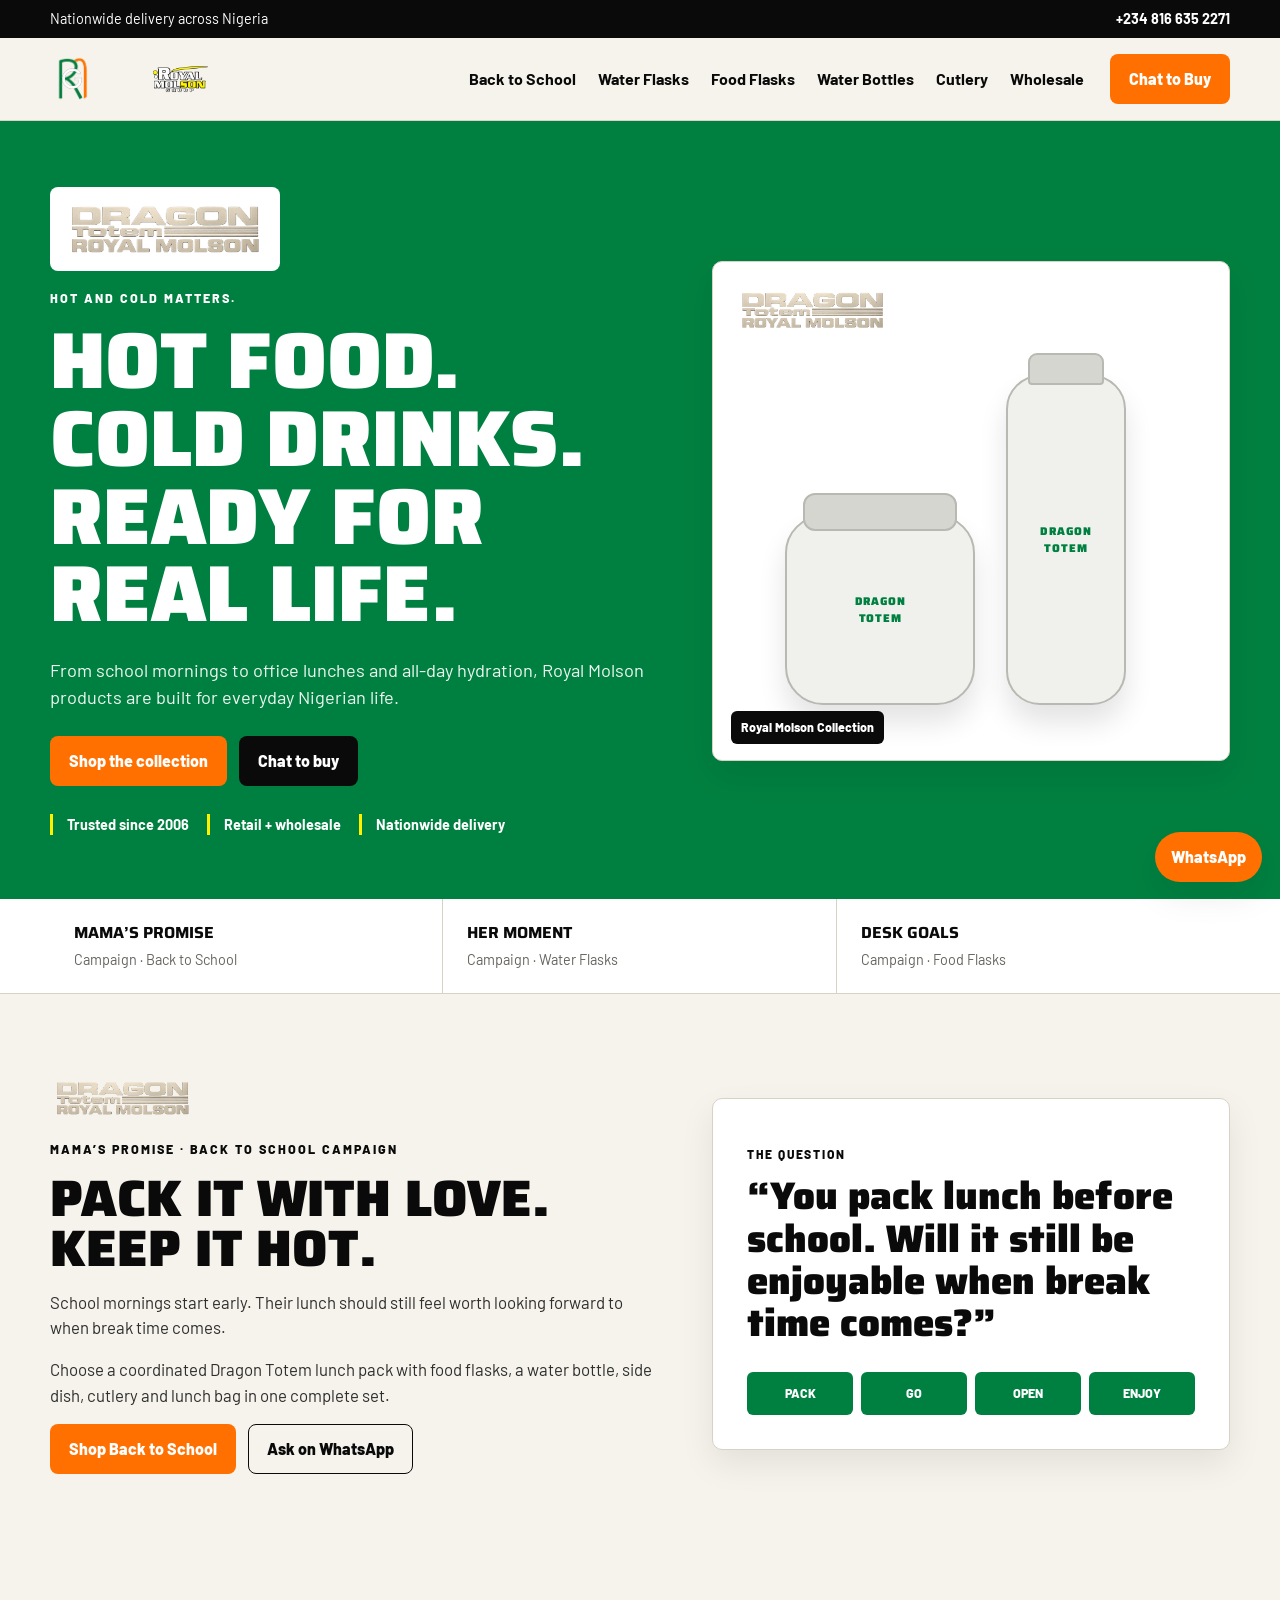
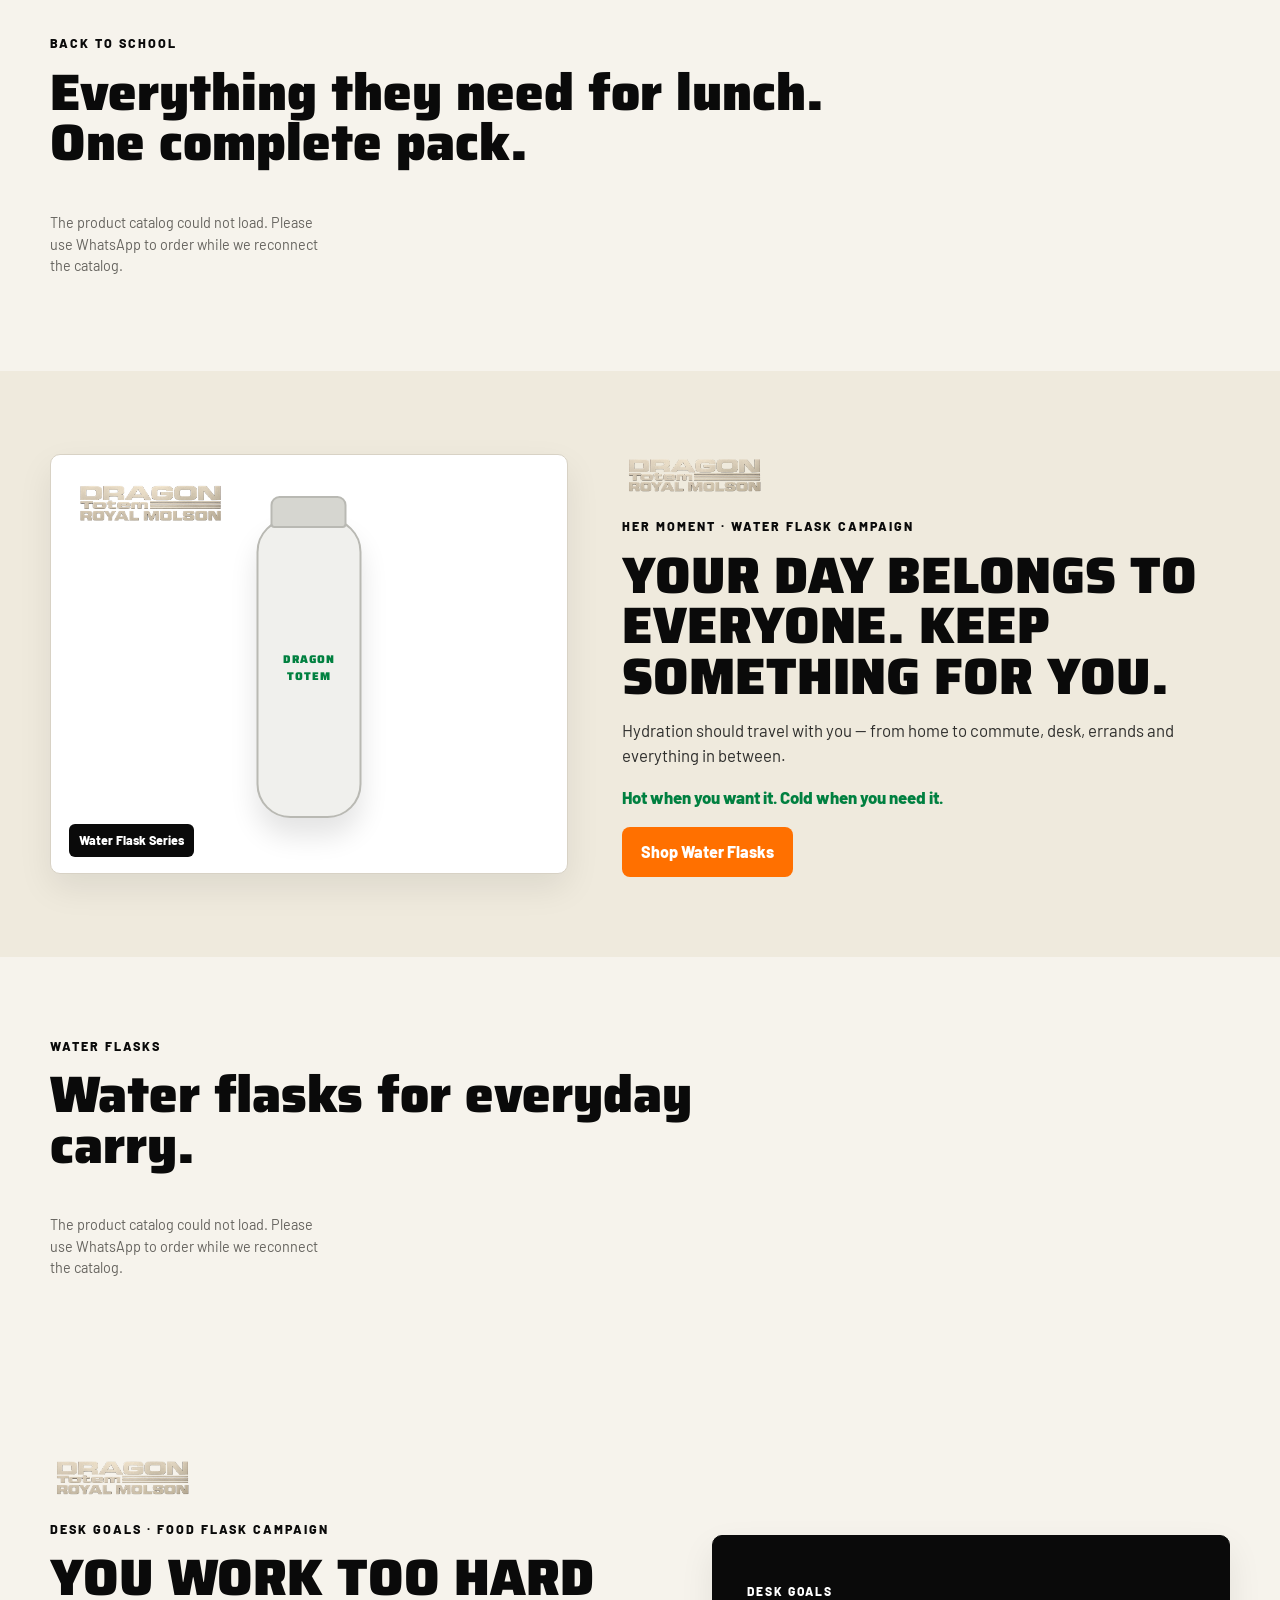
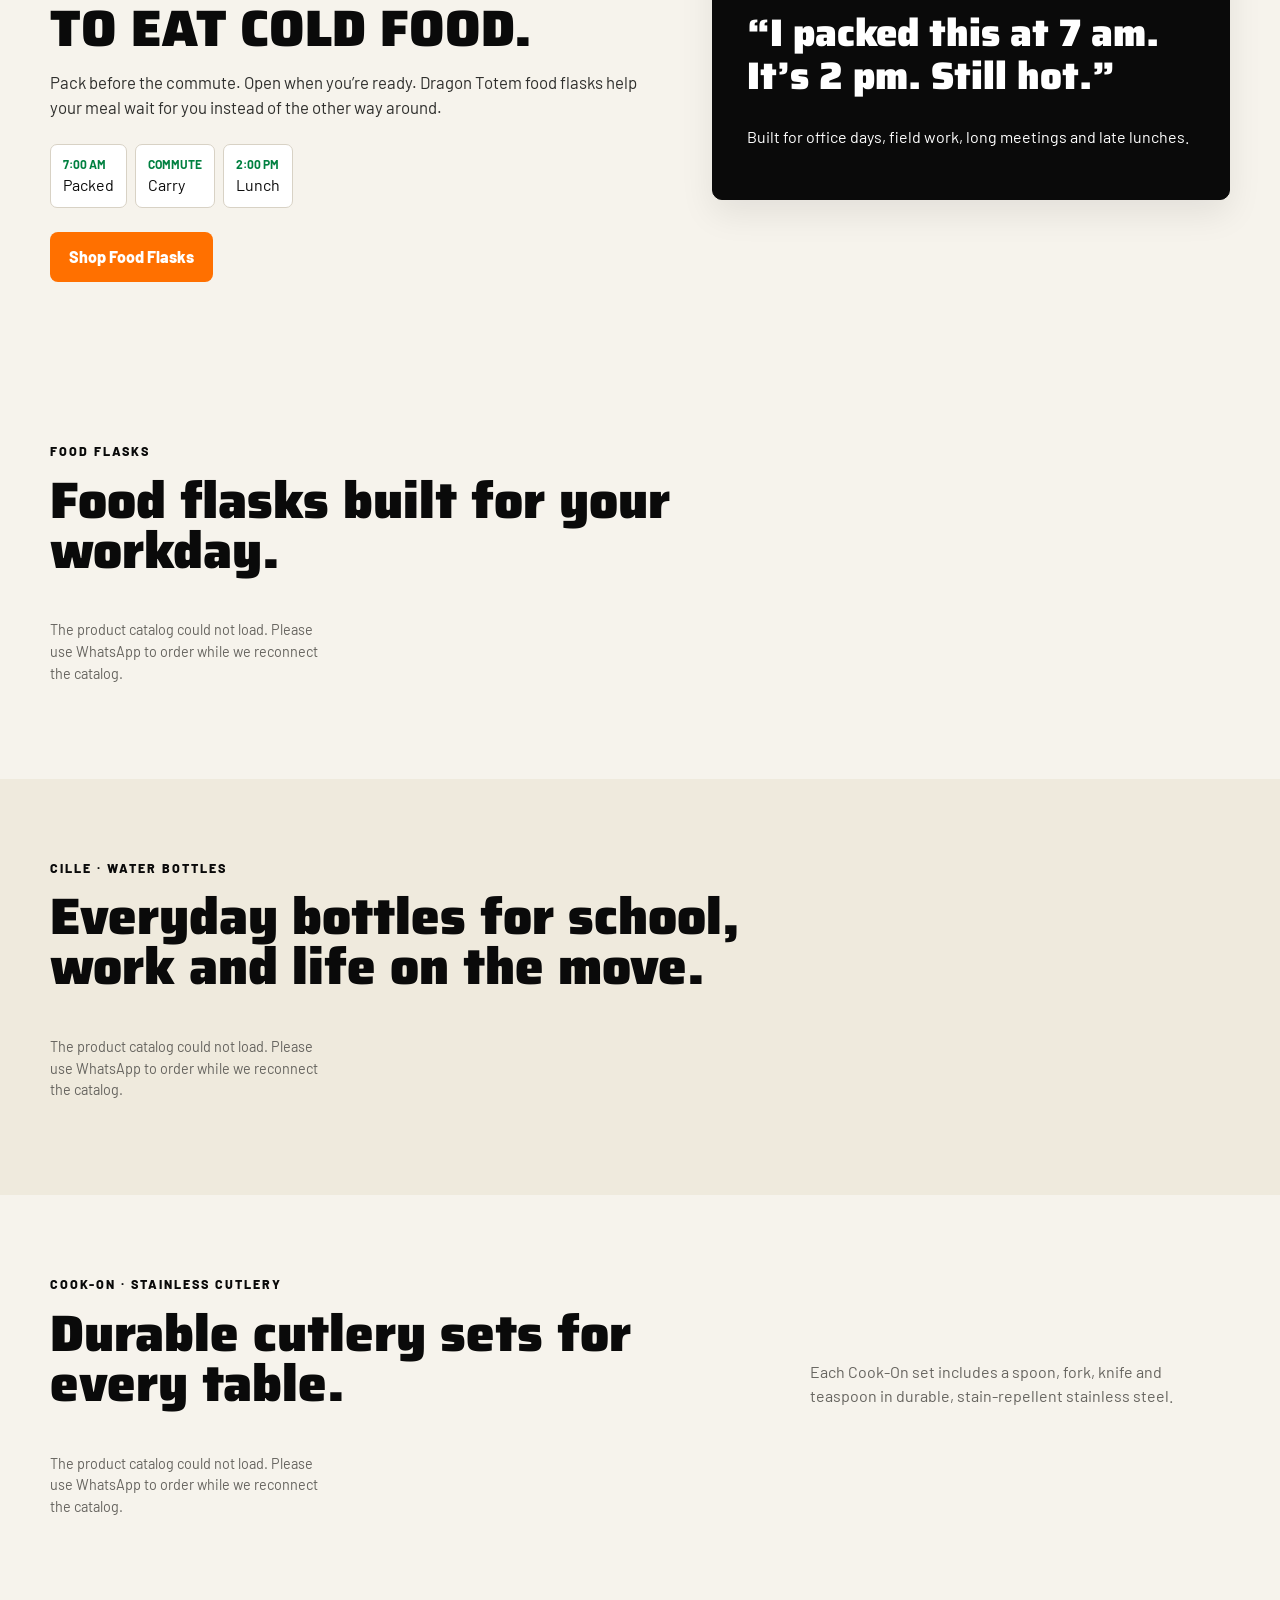
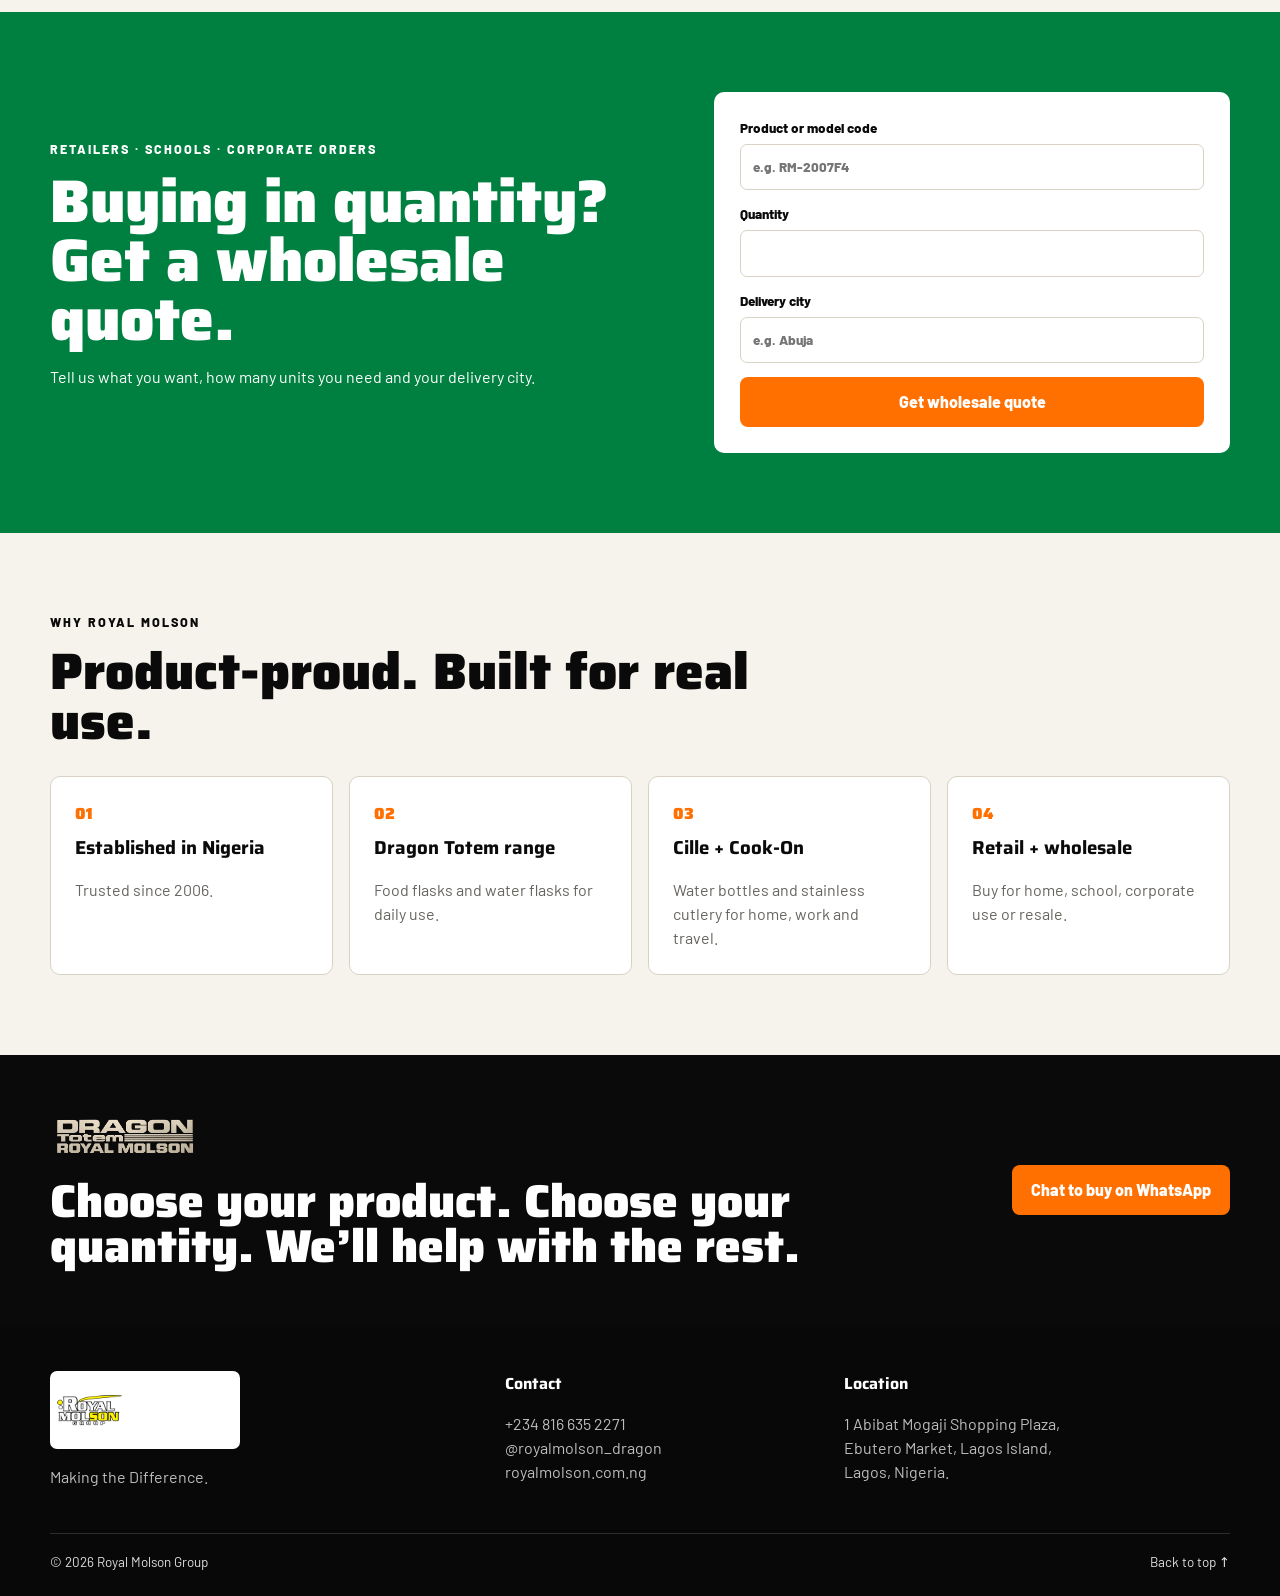
==== commit 36e3639b: "Add Cutlery category to storefront navigation and catalog" ====
--- a/index.html
+++ b/index.html
@@ -1,7 +1,7 @@
 <!doctype html>
-<html lang="en"><head><meta charset="utf-8"><meta name="viewport" content="width=device-width, initial-scale=1"><meta name="theme-color" content="#008040"><meta name="description" content="Shop Dragon Totem back-to-school lunch packs, food flasks, water flasks and water bottles from Royal Molson Group."><title>Royal Molson Group — Dragon Totem</title><link rel="icon" type="image/png" href="brand/Royal_Molson_Group_Logo_Mark.png"><link rel="apple-touch-icon" href="brand/Royal_Molson_Group_Logo_Mark.png"><link rel="preconnect" href="https://fonts.googleapis.com"><link rel="preconnect" href="https://fonts.gstatic.com" crossorigin><link href="https://fonts.googleapis.com/css2?family=Barlow:wght@400;500;600;700&family=Saira:ital,wght@0,800;0,900;1,900&display=swap" rel="stylesheet"><link rel="stylesheet" href="styles.css"><script defer src="sanity.js"></script><script defer src="app.js"></script></head>
-<body><a class="skip-link" href="#main">Skip to content</a><div class="utility-bar"><div class="shell utility-inner"><span>Nationwide delivery across Nigeria</span><a href="tel:+2348166352271">+234 816 635 2271</a></div></div><header class="site-header" id="top"><div class="shell nav-wrap"><a class="brand official-brand" href="#top"><img class="brand-symbol" src="brand/Royal_Molson_Group_Logo_Mark.png" alt=""><img class="brand-wordmark" src="brand/Royal_Molson_Group_Word_Mark.png" alt="Royal Molson Group"></a><button class="nav-toggle" type="button" aria-expanded="false" aria-controls="main-nav">Menu</button><nav id="main-nav" class="main-nav"><a href="#school-packs">Back to School</a><a href="#water-products">Water Flasks</a><a href="#food-products">Food Flasks</a><a href="#water-bottles">Water Bottles</a><a href="#wholesale">Wholesale</a></nav><a class="button button-primary desktop-chat" data-wa="general" href="#">Chat to Buy</a></div></header>
-<main id="main"><section class="hero"><div class="shell hero-grid"><div class="hero-copy"><img class="dragon-logo hero-dragon-logo" src="brand/Dragon%20Totem%20Logo.png" alt="Dragon Totem"><p class="eyebrow">HOT AND COLD MATTERS.</p><h1>HOT FOOD. COLD DRINKS. READY FOR REAL LIFE.</h1><p class="hero-lede">From school mornings to office lunches and all-day hydration, Dragon Totem keeps what matters at the right temperature until you need it.</p><div class="hero-actions"><a class="button button-primary" href="#school-packs">Shop the collection</a><a class="button button-ink" data-wa="general" href="#">Chat to buy</a></div><div class="proof-row"><span>Trusted since 2006</span><span>Retail + wholesale</span><span>Nationwide delivery</span></div></div><div class="hero-product"><div class="product-stage large-stage"><img class="stage-brand-logo" src="brand/Dragon%20Totem%20Logo.png" alt="Dragon Totem"><div class="bottle bottle-tall"><span>DRAGON<br>TOTEM</span></div><div class="food-jar"><span>DRAGON<br>TOTEM</span></div><div class="stage-label">Dragon Totem Collection</div></div></div></div></section>
+<html lang="en"><head><meta charset="utf-8"><meta name="viewport" content="width=device-width, initial-scale=1"><meta name="theme-color" content="#008040"><meta name="description" content="Shop Dragon Totem back-to-school lunch packs, food flasks, water flasks, Cille water bottles and Cook-On cutlery from Royal Molson Group."><title>Royal Molson Group — Dragon Totem</title><link rel="icon" type="image/png" href="brand/Royal_Molson_Group_Logo_Mark.png"><link rel="apple-touch-icon" href="brand/Royal_Molson_Group_Logo_Mark.png"><link rel="preconnect" href="https://fonts.googleapis.com"><link rel="preconnect" href="https://fonts.gstatic.com" crossorigin><link href="https://fonts.googleapis.com/css2?family=Barlow:wght@400;500;600;700&family=Saira:ital,wght@0,800;0,900;1,900&display=swap" rel="stylesheet"><link rel="stylesheet" href="styles.css"><script defer src="sanity.js"></script><script defer src="app.js"></script></head>
+<body><a class="skip-link" href="#main">Skip to content</a><div class="utility-bar"><div class="shell utility-inner"><span>Nationwide delivery across Nigeria</span><a href="tel:+2348166352271">+234 816 635 2271</a></div></div><header class="site-header" id="top"><div class="shell nav-wrap"><a class="brand official-brand" href="#top"><img class="brand-symbol" src="brand/Royal_Molson_Group_Logo_Mark.png" alt=""><img class="brand-wordmark" src="brand/Royal_Molson_Group_Word_Mark.png" alt="Royal Molson Group"></a><button class="nav-toggle" type="button" aria-expanded="false" aria-controls="main-nav">Menu</button><nav id="main-nav" class="main-nav"><a href="#school-packs">Back to School</a><a href="#water-products">Water Flasks</a><a href="#food-products">Food Flasks</a><a href="#water-bottles">Water Bottles</a><a href="#cutlery-products">Cutlery</a><a href="#wholesale">Wholesale</a></nav><a class="button button-primary desktop-chat" data-wa="general" href="#">Chat to Buy</a></div></header>
+<main id="main"><section class="hero"><div class="shell hero-grid"><div class="hero-copy"><img class="dragon-logo hero-dragon-logo" src="brand/Dragon%20Totem%20Logo.png" alt="Dragon Totem"><p class="eyebrow">HOT AND COLD MATTERS.</p><h1>HOT FOOD. COLD DRINKS. READY FOR REAL LIFE.</h1><p class="hero-lede">From school mornings to office lunches and all-day hydration, Royal Molson products are built for everyday Nigerian life.</p><div class="hero-actions"><a class="button button-primary" href="#school-packs">Shop the collection</a><a class="button button-ink" data-wa="general" href="#">Chat to buy</a></div><div class="proof-row"><span>Trusted since 2006</span><span>Retail + wholesale</span><span>Nationwide delivery</span></div></div><div class="hero-product"><div class="product-stage large-stage"><img class="stage-brand-logo" src="brand/Dragon%20Totem%20Logo.png" alt="Dragon Totem"><div class="bottle bottle-tall"><span>DRAGON<br>TOTEM</span></div><div class="food-jar"><span>DRAGON<br>TOTEM</span></div><div class="stage-label">Royal Molson Collection</div></div></div></div></section>
 <section class="campaign-nav"><div class="shell campaign-nav-grid"><a href="#mamas-promise"><strong>MAMA’S PROMISE</strong><span>Campaign · Back to School</span></a><a href="#her-moment"><strong>HER MOMENT</strong><span>Campaign · Water Flasks</span></a><a href="#desk-goals"><strong>DESK GOALS</strong><span>Campaign · Food Flasks</span></a></div></section>
 <section class="campaign section" id="mamas-promise"><div class="shell split-grid"><div class="campaign-copy"><img class="dragon-logo section-dragon-logo" src="brand/Dragon%20Totem%20Logo.png" alt="Dragon Totem"><p class="eyebrow">MAMA’S PROMISE · BACK TO SCHOOL CAMPAIGN</p><h2>PACK IT WITH LOVE. KEEP IT HOT.</h2><p>School mornings start early. Their lunch should still feel worth looking forward to when break time comes.</p><p>Choose a coordinated Dragon Totem lunch pack with food flasks, a water bottle, side dish, cutlery and lunch bag in one complete set.</p><div class="campaign-actions"><a class="button button-primary" href="#school-packs">Shop Back to School</a><a class="button button-outline" data-wa="mama" href="#">Ask on WhatsApp</a></div></div><div class="story-card"><p class="story-kicker">THE QUESTION</p><blockquote>“You pack lunch before school. Will it still be enjoyable when break time comes?”</blockquote><div class="story-flow"><span>PACK</span><span>GO</span><span>OPEN</span><span>ENJOY</span></div></div></div></section>
 <section class="section products-section" id="school-packs"><div class="shell"><div class="section-heading"><div><p class="eyebrow">BACK TO SCHOOL</p><h2>Everything they need for lunch. One complete pack.</h2></div></div><div class="product-grid" id="school-products"></div></div></section>
@@ -9,8 +9,9 @@
 <section class="section products-section" id="water-products"><div class="shell"><div class="section-heading"><div><p class="eyebrow">WATER FLASKS</p><h2>Water flasks for everyday carry.</h2></div></div><div class="product-grid" id="water-product-grid"></div></div></section>
 <section class="campaign section" id="desk-goals"><div class="shell split-grid"><div class="campaign-copy"><img class="dragon-logo section-dragon-logo" src="brand/Dragon%20Totem%20Logo.png" alt="Dragon Totem"><p class="eyebrow">DESK GOALS · FOOD FLASK CAMPAIGN</p><h2>YOU WORK TOO HARD TO EAT COLD FOOD.</h2><p>Pack before the commute. Open when you’re ready. Dragon Totem food flasks help your meal wait for you instead of the other way around.</p><div class="timeline"><span><b>7:00 AM</b> Packed</span><span><b>COMMUTE</b> Carry</span><span><b>2:00 PM</b> Lunch</span></div><a class="button button-primary" href="#food-products">Shop Food Flasks</a></div><div class="story-card dark-card"><p class="story-kicker">DESK GOALS</p><blockquote>“I packed this at 7 am. It’s 2 pm. Still hot.”</blockquote><p>Built for office days, field work, long meetings and late lunches.</p></div></div></section>
 <section class="section products-section" id="food-products"><div class="shell"><div class="section-heading"><div><p class="eyebrow">FOOD FLASKS</p><h2>Food flasks built for your workday.</h2></div></div><div class="product-grid" id="food-product-grid"></div></div></section>
-<section class="section products-section alt" id="water-bottles"><div class="shell"><div class="section-heading"><div><p class="eyebrow">WATER BOTTLES</p><h2>Everyday bottles for school, work and life on the move.</h2></div></div><div class="product-grid" id="water-bottle-grid"></div><div class="campaign-actions"><a class="button button-primary" data-wa="general" href="#">Ask about Water Bottles</a></div></div></section>
+<section class="section products-section alt" id="water-bottles"><div class="shell"><div class="section-heading"><div><p class="eyebrow">CILLE · WATER BOTTLES</p><h2>Everyday bottles for school, work and life on the move.</h2></div></div><div class="product-grid" id="water-bottle-grid"></div></div></section>
+<section class="section products-section" id="cutlery-products"><div class="shell"><div class="section-heading"><div><p class="eyebrow">COOK-ON · STAINLESS CUTLERY</p><h2>Durable cutlery sets for every table.</h2></div><p>Each Cook-On set includes a spoon, fork, knife and teaspoon in durable, stain-repellent stainless steel.</p></div><div class="product-grid" id="cutlery-product-grid"></div></div></section>
 <section class="section wholesale" id="wholesale"><div class="shell wholesale-grid"><div><p class="eyebrow">RETAILERS · SCHOOLS · CORPORATE ORDERS</p><h2>Buying in quantity? Get a wholesale quote.</h2><p>Tell us what you want, how many units you need and your delivery city.</p></div><form class="quote-card" id="quote-form"><label>Product or model code<input name="product" required placeholder="e.g. RM-2007F4"></label><label>Quantity<input name="quantity" type="number" min="1" required></label><label>Delivery city<input name="city" required placeholder="e.g. Abuja"></label><button class="button button-primary" type="submit">Get wholesale quote</button></form></div></section>
-<section class="section trust-section"><div class="shell"><div class="section-heading"><div><p class="eyebrow">WHY ROYAL MOLSON</p><h2>Product-proud. Built for real use.</h2></div></div><div class="trust-grid"><article><span>01</span><h3>Established in Nigeria</h3><p>Trusted since 2006.</p></article><article><span>02</span><h3>Dragon Totem range</h3><p>Food flasks, water flasks and bottles.</p></article><article><span>03</span><h3>Retail + wholesale</h3><p>Buy for home, work, school or resale.</p></article><article><span>04</span><h3>Chat-assisted buying</h3><p>Confirm model, colour, quantity and delivery on WhatsApp.</p></article></div></div></section>
-<section class="final-cta"><div class="shell final-cta-inner"><div><img class="dragon-logo footer-dragon-logo" src="brand/Dragon%20Totem%20Logo.png" alt="Dragon Totem"><h2>Choose your flask. Choose your quantity. We’ll help with the rest.</h2></div><a class="button button-primary" data-wa="general" href="#">Chat to buy on WhatsApp</a></div></section></main>
+<section class="section trust-section"><div class="shell"><div class="section-heading"><div><p class="eyebrow">WHY ROYAL MOLSON</p><h2>Product-proud. Built for real use.</h2></div></div><div class="trust-grid"><article><span>01</span><h3>Established in Nigeria</h3><p>Trusted since 2006.</p></article><article><span>02</span><h3>Dragon Totem range</h3><p>Food flasks and water flasks for daily use.</p></article><article><span>03</span><h3>Cille + Cook-On</h3><p>Water bottles and stainless cutlery for home, work and travel.</p></article><article><span>04</span><h3>Retail + wholesale</h3><p>Buy for home, school, corporate use or resale.</p></article></div></div></section>
+<section class="final-cta"><div class="shell final-cta-inner"><div><img class="dragon-logo footer-dragon-logo" src="brand/Dragon%20Totem%20Logo.png" alt="Dragon Totem"><h2>Choose your product. Choose your quantity. We’ll help with the rest.</h2></div><a class="button button-primary" data-wa="general" href="#">Chat to buy on WhatsApp</a></div></section></main>
 <footer class="site-footer"><div class="shell footer-grid"><div><img class="footer-wordmark" src="brand/Royal_Molson_Group_Word_Mark.png" alt="Royal Molson Group"><p>Making the Difference.</p></div><div><strong>Contact</strong><p>+234 816 635 2271<br>@royalmolson_dragon<br>royalmolson.com.ng</p></div><div><strong>Location</strong><p>1 Abibat Mogaji Shopping Plaza,<br>Ebutero Market, Lagos Island,<br>Lagos, Nigeria.</p></div></div><div class="shell footer-bottom"><span>© <span id="year"></span> Royal Molson Group</span><a href="#top">Back to top ↑</a></div></footer><a class="floating-wa" data-wa="general" href="#">WhatsApp</a></body></html>
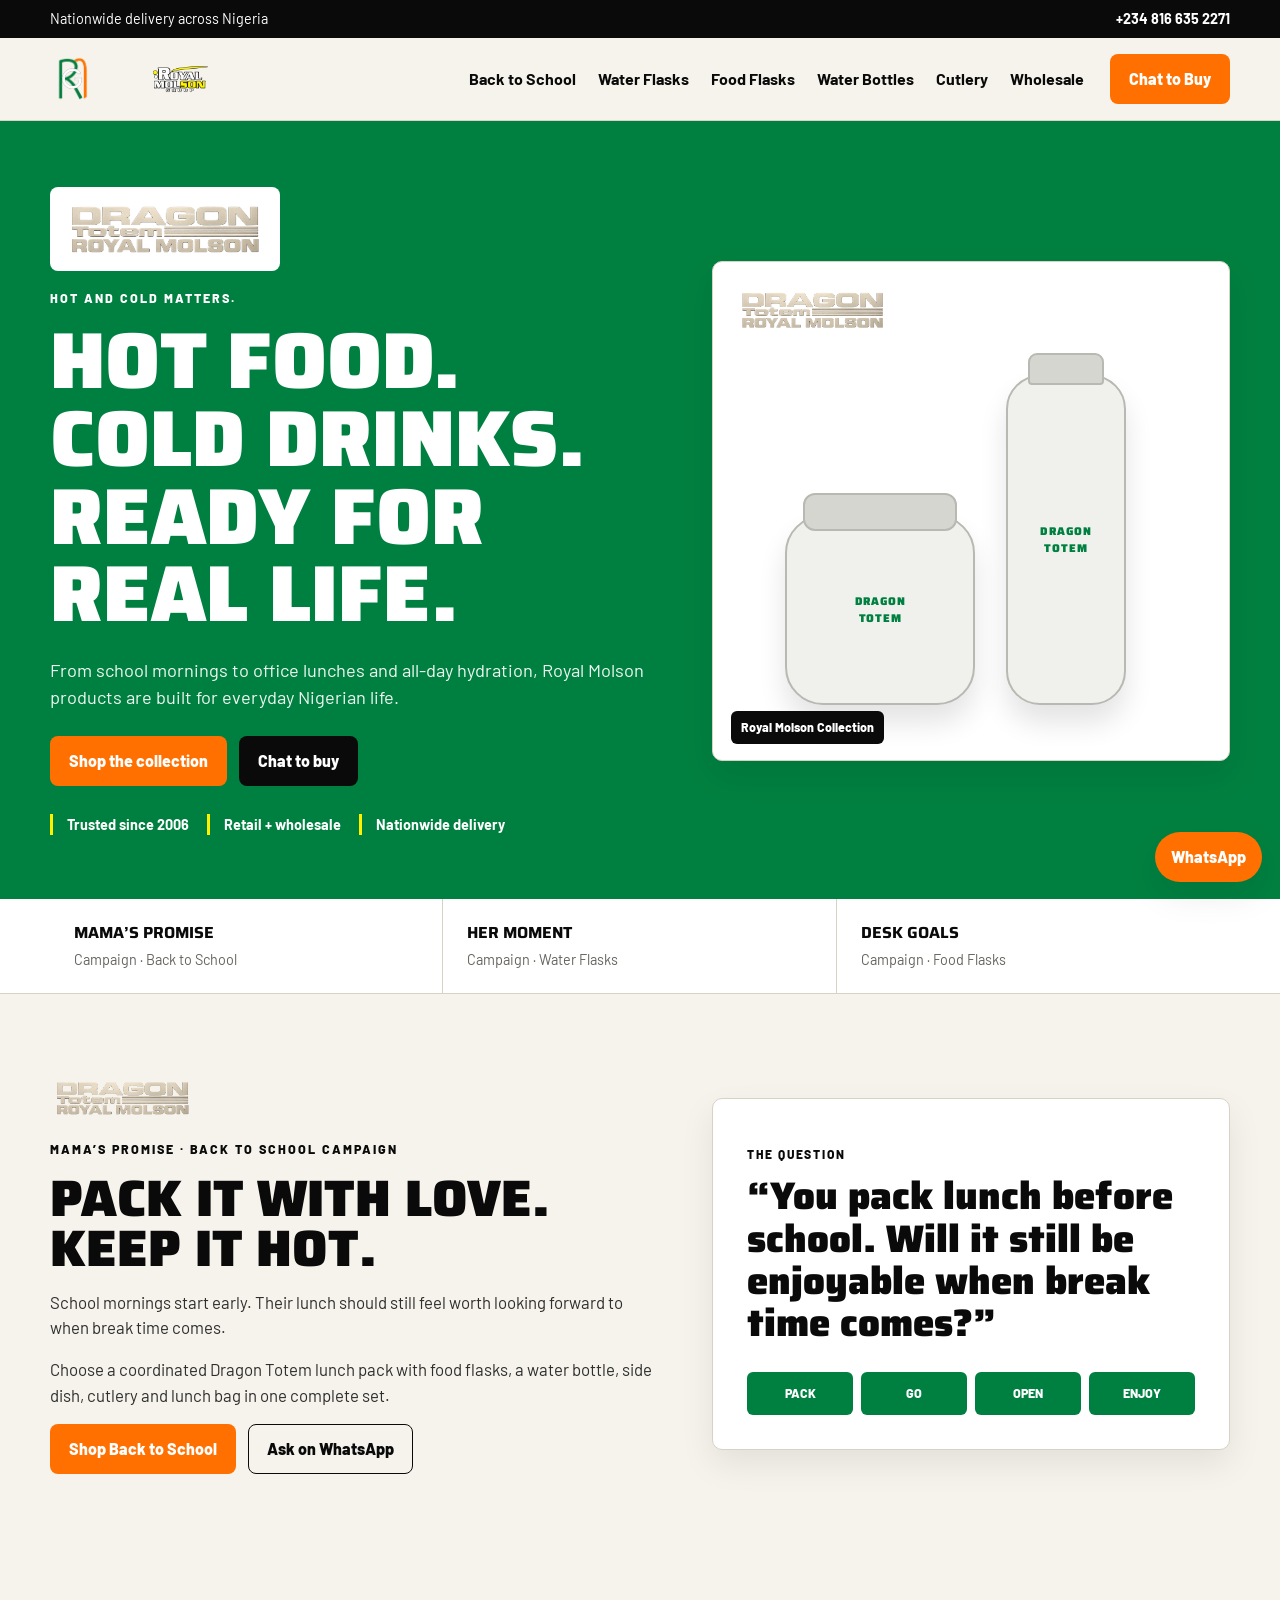
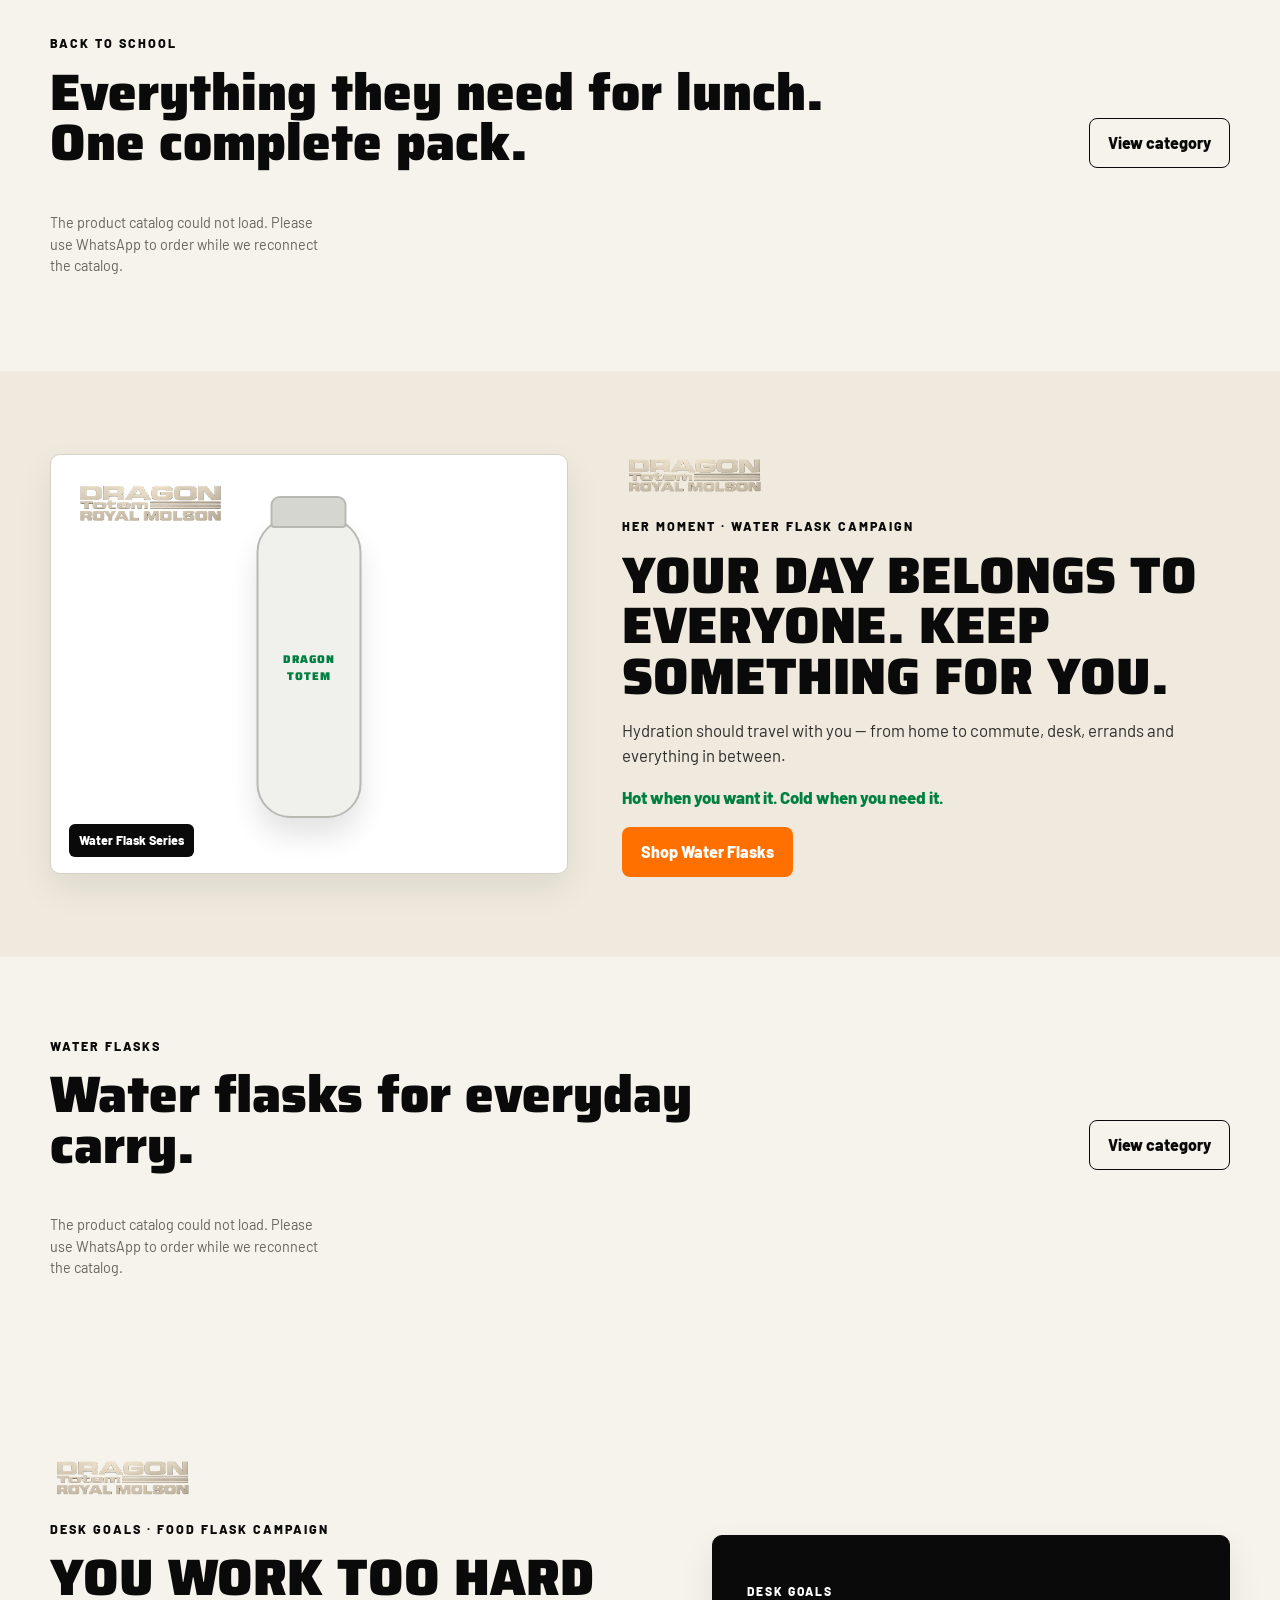
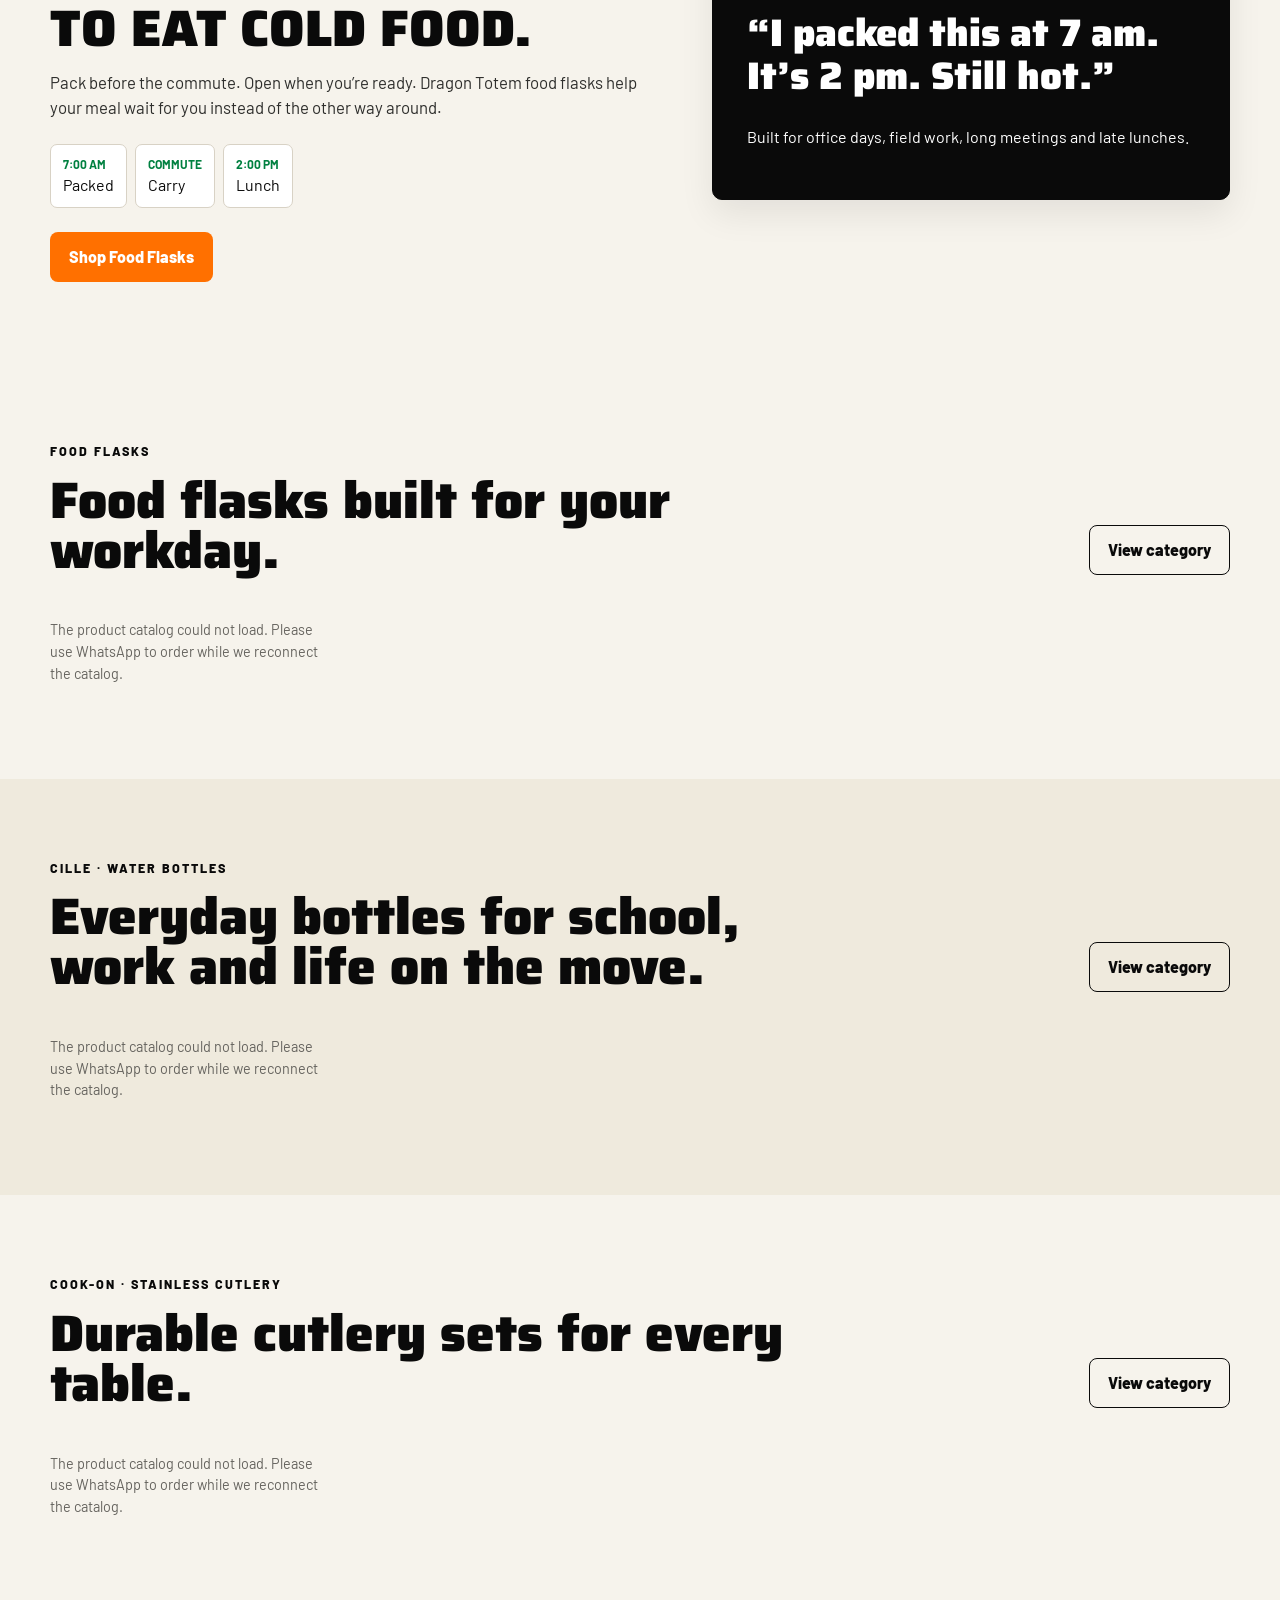
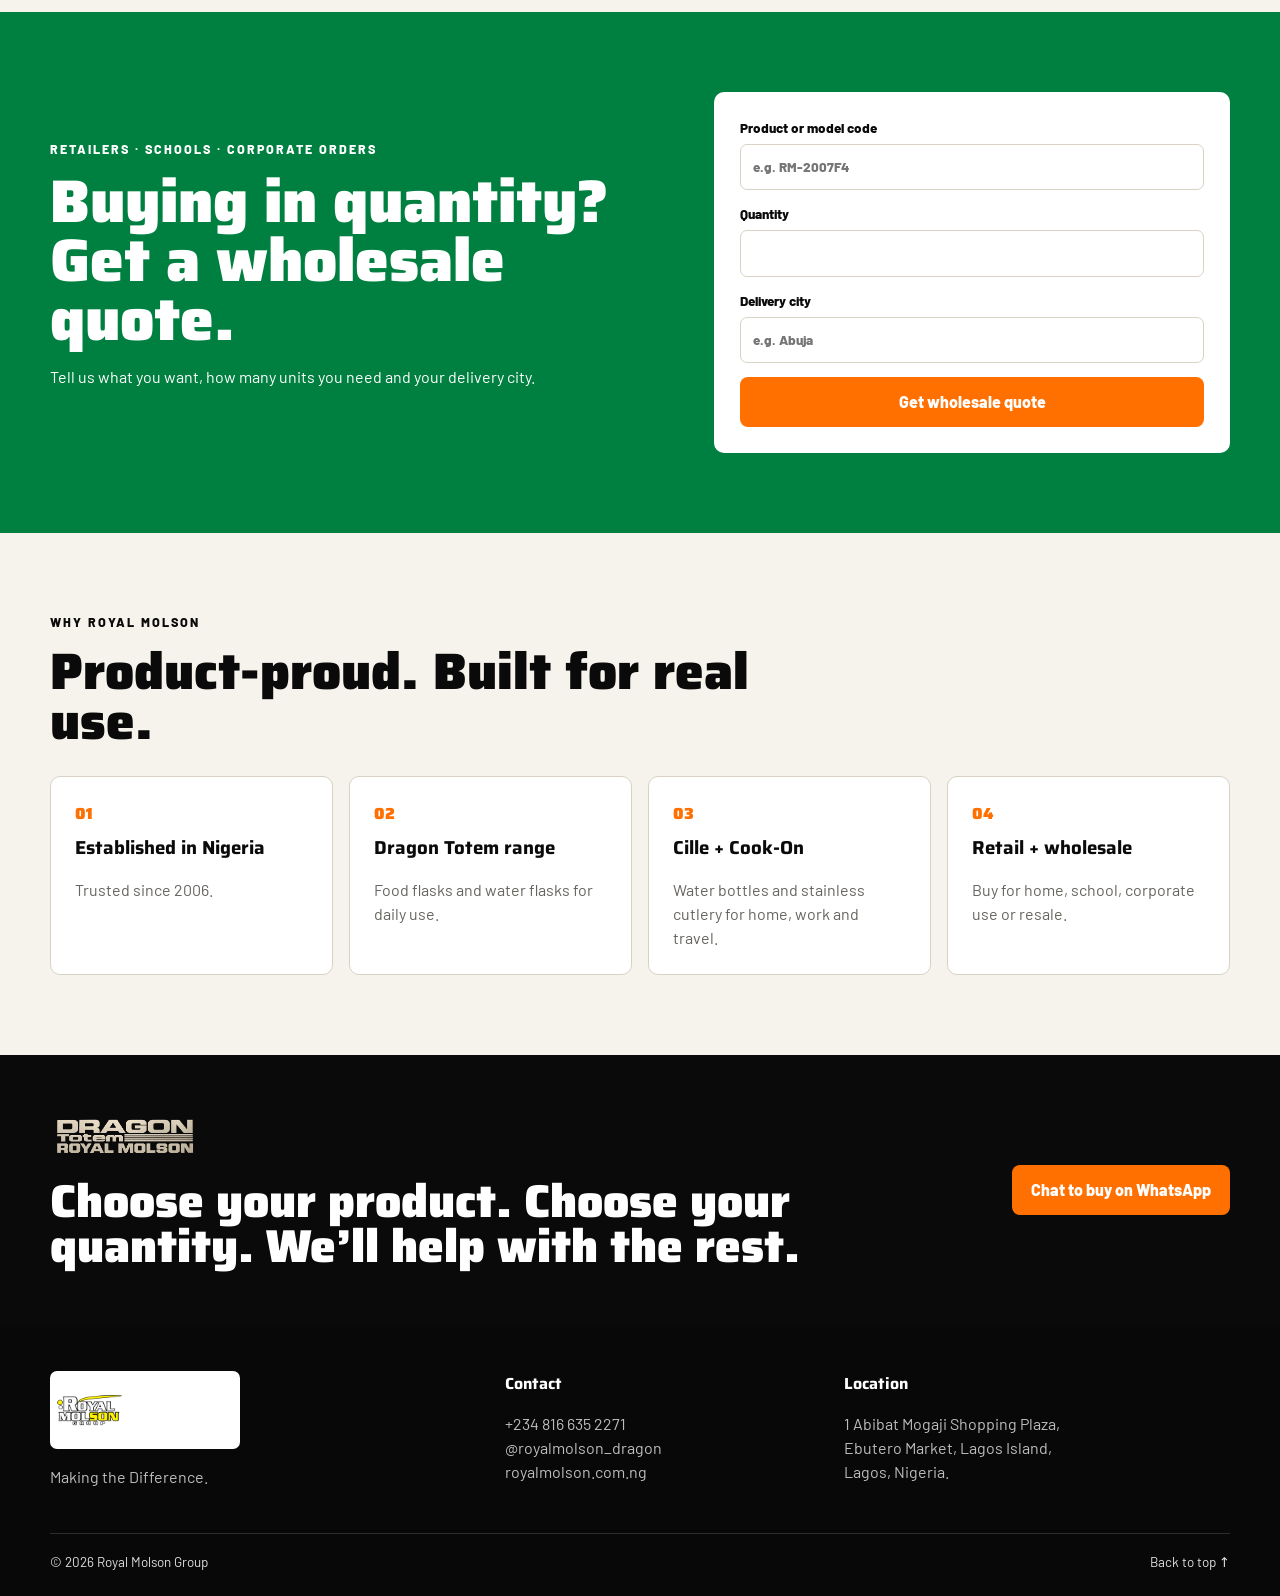
==== commit 980c8d2a: "Link navigation to category landing pages" ====
--- a/index.html
+++ b/index.html
@@ -1,16 +1,16 @@
 <!doctype html>
 <html lang="en"><head><meta charset="utf-8"><meta name="viewport" content="width=device-width, initial-scale=1"><meta name="theme-color" content="#008040"><meta name="description" content="Shop Dragon Totem back-to-school lunch packs, food flasks, water flasks, Cille water bottles and Cook-On cutlery from Royal Molson Group."><title>Royal Molson Group — Dragon Totem</title><link rel="icon" type="image/png" href="brand/Royal_Molson_Group_Logo_Mark.png"><link rel="apple-touch-icon" href="brand/Royal_Molson_Group_Logo_Mark.png"><link rel="preconnect" href="https://fonts.googleapis.com"><link rel="preconnect" href="https://fonts.gstatic.com" crossorigin><link href="https://fonts.googleapis.com/css2?family=Barlow:wght@400;500;600;700&family=Saira:ital,wght@0,800;0,900;1,900&display=swap" rel="stylesheet"><link rel="stylesheet" href="styles.css"><script defer src="sanity.js"></script><script defer src="app.js"></script></head>
-<body><a class="skip-link" href="#main">Skip to content</a><div class="utility-bar"><div class="shell utility-inner"><span>Nationwide delivery across Nigeria</span><a href="tel:+2348166352271">+234 816 635 2271</a></div></div><header class="site-header" id="top"><div class="shell nav-wrap"><a class="brand official-brand" href="#top"><img class="brand-symbol" src="brand/Royal_Molson_Group_Logo_Mark.png" alt=""><img class="brand-wordmark" src="brand/Royal_Molson_Group_Word_Mark.png" alt="Royal Molson Group"></a><button class="nav-toggle" type="button" aria-expanded="false" aria-controls="main-nav">Menu</button><nav id="main-nav" class="main-nav"><a href="#school-packs">Back to School</a><a href="#water-products">Water Flasks</a><a href="#food-products">Food Flasks</a><a href="#water-bottles">Water Bottles</a><a href="#cutlery-products">Cutlery</a><a href="#wholesale">Wholesale</a></nav><a class="button button-primary desktop-chat" data-wa="general" href="#">Chat to Buy</a></div></header>
-<main id="main"><section class="hero"><div class="shell hero-grid"><div class="hero-copy"><img class="dragon-logo hero-dragon-logo" src="brand/Dragon%20Totem%20Logo.png" alt="Dragon Totem"><p class="eyebrow">HOT AND COLD MATTERS.</p><h1>HOT FOOD. COLD DRINKS. READY FOR REAL LIFE.</h1><p class="hero-lede">From school mornings to office lunches and all-day hydration, Royal Molson products are built for everyday Nigerian life.</p><div class="hero-actions"><a class="button button-primary" href="#school-packs">Shop the collection</a><a class="button button-ink" data-wa="general" href="#">Chat to buy</a></div><div class="proof-row"><span>Trusted since 2006</span><span>Retail + wholesale</span><span>Nationwide delivery</span></div></div><div class="hero-product"><div class="product-stage large-stage"><img class="stage-brand-logo" src="brand/Dragon%20Totem%20Logo.png" alt="Dragon Totem"><div class="bottle bottle-tall"><span>DRAGON<br>TOTEM</span></div><div class="food-jar"><span>DRAGON<br>TOTEM</span></div><div class="stage-label">Royal Molson Collection</div></div></div></div></section>
+<body><a class="skip-link" href="#main">Skip to content</a><div class="utility-bar"><div class="shell utility-inner"><span>Nationwide delivery across Nigeria</span><a href="tel:+2348166352271">+234 816 635 2271</a></div></div><header class="site-header" id="top"><div class="shell nav-wrap"><a class="brand official-brand" href="#top"><img class="brand-symbol" src="brand/Royal_Molson_Group_Logo_Mark.png" alt=""><img class="brand-wordmark" src="brand/Royal_Molson_Group_Word_Mark.png" alt="Royal Molson Group"></a><button class="nav-toggle" type="button" aria-expanded="false" aria-controls="main-nav">Menu</button><nav id="main-nav" class="main-nav"><a href="category.html?slug=back-to-school">Back to School</a><a href="category.html?slug=water-flasks">Water Flasks</a><a href="category.html?slug=food-flasks">Food Flasks</a><a href="category.html?slug=water-bottles">Water Bottles</a><a href="category.html?slug=cutlery">Cutlery</a><a href="#wholesale">Wholesale</a></nav><a class="button button-primary desktop-chat" data-wa="general" href="#">Chat to Buy</a></div></header>
+<main id="main"><section class="hero"><div class="shell hero-grid"><div class="hero-copy"><img class="dragon-logo hero-dragon-logo" src="brand/Dragon%20Totem%20Logo.png" alt="Dragon Totem"><p class="eyebrow">HOT AND COLD MATTERS.</p><h1>HOT FOOD. COLD DRINKS. READY FOR REAL LIFE.</h1><p class="hero-lede">From school mornings to office lunches and all-day hydration, Royal Molson products are built for everyday Nigerian life.</p><div class="hero-actions"><a class="button button-primary" href="category.html?slug=back-to-school">Shop the collection</a><a class="button button-ink" data-wa="general" href="#">Chat to buy</a></div><div class="proof-row"><span>Trusted since 2006</span><span>Retail + wholesale</span><span>Nationwide delivery</span></div></div><div class="hero-product"><div class="product-stage large-stage"><img class="stage-brand-logo" src="brand/Dragon%20Totem%20Logo.png" alt="Dragon Totem"><div class="bottle bottle-tall"><span>DRAGON<br>TOTEM</span></div><div class="food-jar"><span>DRAGON<br>TOTEM</span></div><div class="stage-label">Royal Molson Collection</div></div></div></div></section>
 <section class="campaign-nav"><div class="shell campaign-nav-grid"><a href="#mamas-promise"><strong>MAMA’S PROMISE</strong><span>Campaign · Back to School</span></a><a href="#her-moment"><strong>HER MOMENT</strong><span>Campaign · Water Flasks</span></a><a href="#desk-goals"><strong>DESK GOALS</strong><span>Campaign · Food Flasks</span></a></div></section>
-<section class="campaign section" id="mamas-promise"><div class="shell split-grid"><div class="campaign-copy"><img class="dragon-logo section-dragon-logo" src="brand/Dragon%20Totem%20Logo.png" alt="Dragon Totem"><p class="eyebrow">MAMA’S PROMISE · BACK TO SCHOOL CAMPAIGN</p><h2>PACK IT WITH LOVE. KEEP IT HOT.</h2><p>School mornings start early. Their lunch should still feel worth looking forward to when break time comes.</p><p>Choose a coordinated Dragon Totem lunch pack with food flasks, a water bottle, side dish, cutlery and lunch bag in one complete set.</p><div class="campaign-actions"><a class="button button-primary" href="#school-packs">Shop Back to School</a><a class="button button-outline" data-wa="mama" href="#">Ask on WhatsApp</a></div></div><div class="story-card"><p class="story-kicker">THE QUESTION</p><blockquote>“You pack lunch before school. Will it still be enjoyable when break time comes?”</blockquote><div class="story-flow"><span>PACK</span><span>GO</span><span>OPEN</span><span>ENJOY</span></div></div></div></section>
-<section class="section products-section" id="school-packs"><div class="shell"><div class="section-heading"><div><p class="eyebrow">BACK TO SCHOOL</p><h2>Everything they need for lunch. One complete pack.</h2></div></div><div class="product-grid" id="school-products"></div></div></section>
-<section class="campaign section alt" id="her-moment"><div class="shell split-grid reverse"><div class="product-stage campaign-stage"><img class="stage-brand-logo" src="brand/Dragon%20Totem%20Logo.png" alt="Dragon Totem"><div class="bottle bottle-slim"><span>DRAGON<br>TOTEM</span></div><div class="stage-label">Water Flask Series</div></div><div class="campaign-copy"><img class="dragon-logo section-dragon-logo" src="brand/Dragon%20Totem%20Logo.png" alt="Dragon Totem"><p class="eyebrow">HER MOMENT · WATER FLASK CAMPAIGN</p><h2>YOUR DAY BELONGS TO EVERYONE. KEEP SOMETHING FOR YOU.</h2><p>Hydration should travel with you — from home to commute, desk, errands and everything in between.</p><p class="benefit-line">Hot when you want it. Cold when you need it.</p><a class="button button-primary" href="#water-products">Shop Water Flasks</a></div></div></section>
-<section class="section products-section" id="water-products"><div class="shell"><div class="section-heading"><div><p class="eyebrow">WATER FLASKS</p><h2>Water flasks for everyday carry.</h2></div></div><div class="product-grid" id="water-product-grid"></div></div></section>
-<section class="campaign section" id="desk-goals"><div class="shell split-grid"><div class="campaign-copy"><img class="dragon-logo section-dragon-logo" src="brand/Dragon%20Totem%20Logo.png" alt="Dragon Totem"><p class="eyebrow">DESK GOALS · FOOD FLASK CAMPAIGN</p><h2>YOU WORK TOO HARD TO EAT COLD FOOD.</h2><p>Pack before the commute. Open when you’re ready. Dragon Totem food flasks help your meal wait for you instead of the other way around.</p><div class="timeline"><span><b>7:00 AM</b> Packed</span><span><b>COMMUTE</b> Carry</span><span><b>2:00 PM</b> Lunch</span></div><a class="button button-primary" href="#food-products">Shop Food Flasks</a></div><div class="story-card dark-card"><p class="story-kicker">DESK GOALS</p><blockquote>“I packed this at 7 am. It’s 2 pm. Still hot.”</blockquote><p>Built for office days, field work, long meetings and late lunches.</p></div></div></section>
-<section class="section products-section" id="food-products"><div class="shell"><div class="section-heading"><div><p class="eyebrow">FOOD FLASKS</p><h2>Food flasks built for your workday.</h2></div></div><div class="product-grid" id="food-product-grid"></div></div></section>
-<section class="section products-section alt" id="water-bottles"><div class="shell"><div class="section-heading"><div><p class="eyebrow">CILLE · WATER BOTTLES</p><h2>Everyday bottles for school, work and life on the move.</h2></div></div><div class="product-grid" id="water-bottle-grid"></div></div></section>
-<section class="section products-section" id="cutlery-products"><div class="shell"><div class="section-heading"><div><p class="eyebrow">COOK-ON · STAINLESS CUTLERY</p><h2>Durable cutlery sets for every table.</h2></div><p>Each Cook-On set includes a spoon, fork, knife and teaspoon in durable, stain-repellent stainless steel.</p></div><div class="product-grid" id="cutlery-product-grid"></div></div></section>
+<section class="campaign section" id="mamas-promise"><div class="shell split-grid"><div class="campaign-copy"><img class="dragon-logo section-dragon-logo" src="brand/Dragon%20Totem%20Logo.png" alt="Dragon Totem"><p class="eyebrow">MAMA’S PROMISE · BACK TO SCHOOL CAMPAIGN</p><h2>PACK IT WITH LOVE. KEEP IT HOT.</h2><p>School mornings start early. Their lunch should still feel worth looking forward to when break time comes.</p><p>Choose a coordinated Dragon Totem lunch pack with food flasks, a water bottle, side dish, cutlery and lunch bag in one complete set.</p><div class="campaign-actions"><a class="button button-primary" href="category.html?slug=back-to-school">Shop Back to School</a><a class="button button-outline" data-wa="mama" href="#">Ask on WhatsApp</a></div></div><div class="story-card"><p class="story-kicker">THE QUESTION</p><blockquote>“You pack lunch before school. Will it still be enjoyable when break time comes?”</blockquote><div class="story-flow"><span>PACK</span><span>GO</span><span>OPEN</span><span>ENJOY</span></div></div></div></section>
+<section class="section products-section" id="school-packs"><div class="shell"><div class="section-heading"><div><p class="eyebrow">BACK TO SCHOOL</p><h2>Everything they need for lunch. One complete pack.</h2></div><a class="button button-outline" href="category.html?slug=back-to-school">View category</a></div><div class="product-grid" id="school-products"></div></div></section>
+<section class="campaign section alt" id="her-moment"><div class="shell split-grid reverse"><div class="product-stage campaign-stage"><img class="stage-brand-logo" src="brand/Dragon%20Totem%20Logo.png" alt="Dragon Totem"><div class="bottle bottle-slim"><span>DRAGON<br>TOTEM</span></div><div class="stage-label">Water Flask Series</div></div><div class="campaign-copy"><img class="dragon-logo section-dragon-logo" src="brand/Dragon%20Totem%20Logo.png" alt="Dragon Totem"><p class="eyebrow">HER MOMENT · WATER FLASK CAMPAIGN</p><h2>YOUR DAY BELONGS TO EVERYONE. KEEP SOMETHING FOR YOU.</h2><p>Hydration should travel with you — from home to commute, desk, errands and everything in between.</p><p class="benefit-line">Hot when you want it. Cold when you need it.</p><a class="button button-primary" href="category.html?slug=water-flasks">Shop Water Flasks</a></div></div></section>
+<section class="section products-section" id="water-products"><div class="shell"><div class="section-heading"><div><p class="eyebrow">WATER FLASKS</p><h2>Water flasks for everyday carry.</h2></div><a class="button button-outline" href="category.html?slug=water-flasks">View category</a></div><div class="product-grid" id="water-product-grid"></div></div></section>
+<section class="campaign section" id="desk-goals"><div class="shell split-grid"><div class="campaign-copy"><img class="dragon-logo section-dragon-logo" src="brand/Dragon%20Totem%20Logo.png" alt="Dragon Totem"><p class="eyebrow">DESK GOALS · FOOD FLASK CAMPAIGN</p><h2>YOU WORK TOO HARD TO EAT COLD FOOD.</h2><p>Pack before the commute. Open when you’re ready. Dragon Totem food flasks help your meal wait for you instead of the other way around.</p><div class="timeline"><span><b>7:00 AM</b> Packed</span><span><b>COMMUTE</b> Carry</span><span><b>2:00 PM</b> Lunch</span></div><a class="button button-primary" href="category.html?slug=food-flasks">Shop Food Flasks</a></div><div class="story-card dark-card"><p class="story-kicker">DESK GOALS</p><blockquote>“I packed this at 7 am. It’s 2 pm. Still hot.”</blockquote><p>Built for office days, field work, long meetings and late lunches.</p></div></div></section>
+<section class="section products-section" id="food-products"><div class="shell"><div class="section-heading"><div><p class="eyebrow">FOOD FLASKS</p><h2>Food flasks built for your workday.</h2></div><a class="button button-outline" href="category.html?slug=food-flasks">View category</a></div><div class="product-grid" id="food-product-grid"></div></div></section>
+<section class="section products-section alt" id="water-bottles"><div class="shell"><div class="section-heading"><div><p class="eyebrow">CILLE · WATER BOTTLES</p><h2>Everyday bottles for school, work and life on the move.</h2></div><a class="button button-outline" href="category.html?slug=water-bottles">View category</a></div><div class="product-grid" id="water-bottle-grid"></div></div></section>
+<section class="section products-section" id="cutlery-products"><div class="shell"><div class="section-heading"><div><p class="eyebrow">COOK-ON · STAINLESS CUTLERY</p><h2>Durable cutlery sets for every table.</h2></div><a class="button button-outline" href="category.html?slug=cutlery">View category</a></div><div class="product-grid" id="cutlery-product-grid"></div></div></section>
 <section class="section wholesale" id="wholesale"><div class="shell wholesale-grid"><div><p class="eyebrow">RETAILERS · SCHOOLS · CORPORATE ORDERS</p><h2>Buying in quantity? Get a wholesale quote.</h2><p>Tell us what you want, how many units you need and your delivery city.</p></div><form class="quote-card" id="quote-form"><label>Product or model code<input name="product" required placeholder="e.g. RM-2007F4"></label><label>Quantity<input name="quantity" type="number" min="1" required></label><label>Delivery city<input name="city" required placeholder="e.g. Abuja"></label><button class="button button-primary" type="submit">Get wholesale quote</button></form></div></section>
 <section class="section trust-section"><div class="shell"><div class="section-heading"><div><p class="eyebrow">WHY ROYAL MOLSON</p><h2>Product-proud. Built for real use.</h2></div></div><div class="trust-grid"><article><span>01</span><h3>Established in Nigeria</h3><p>Trusted since 2006.</p></article><article><span>02</span><h3>Dragon Totem range</h3><p>Food flasks and water flasks for daily use.</p></article><article><span>03</span><h3>Cille + Cook-On</h3><p>Water bottles and stainless cutlery for home, work and travel.</p></article><article><span>04</span><h3>Retail + wholesale</h3><p>Buy for home, school, corporate use or resale.</p></article></div></div></section>
 <section class="final-cta"><div class="shell final-cta-inner"><div><img class="dragon-logo footer-dragon-logo" src="brand/Dragon%20Totem%20Logo.png" alt="Dragon Totem"><h2>Choose your product. Choose your quantity. We’ll help with the rest.</h2></div><a class="button button-primary" data-wa="general" href="#">Chat to buy on WhatsApp</a></div></section></main>
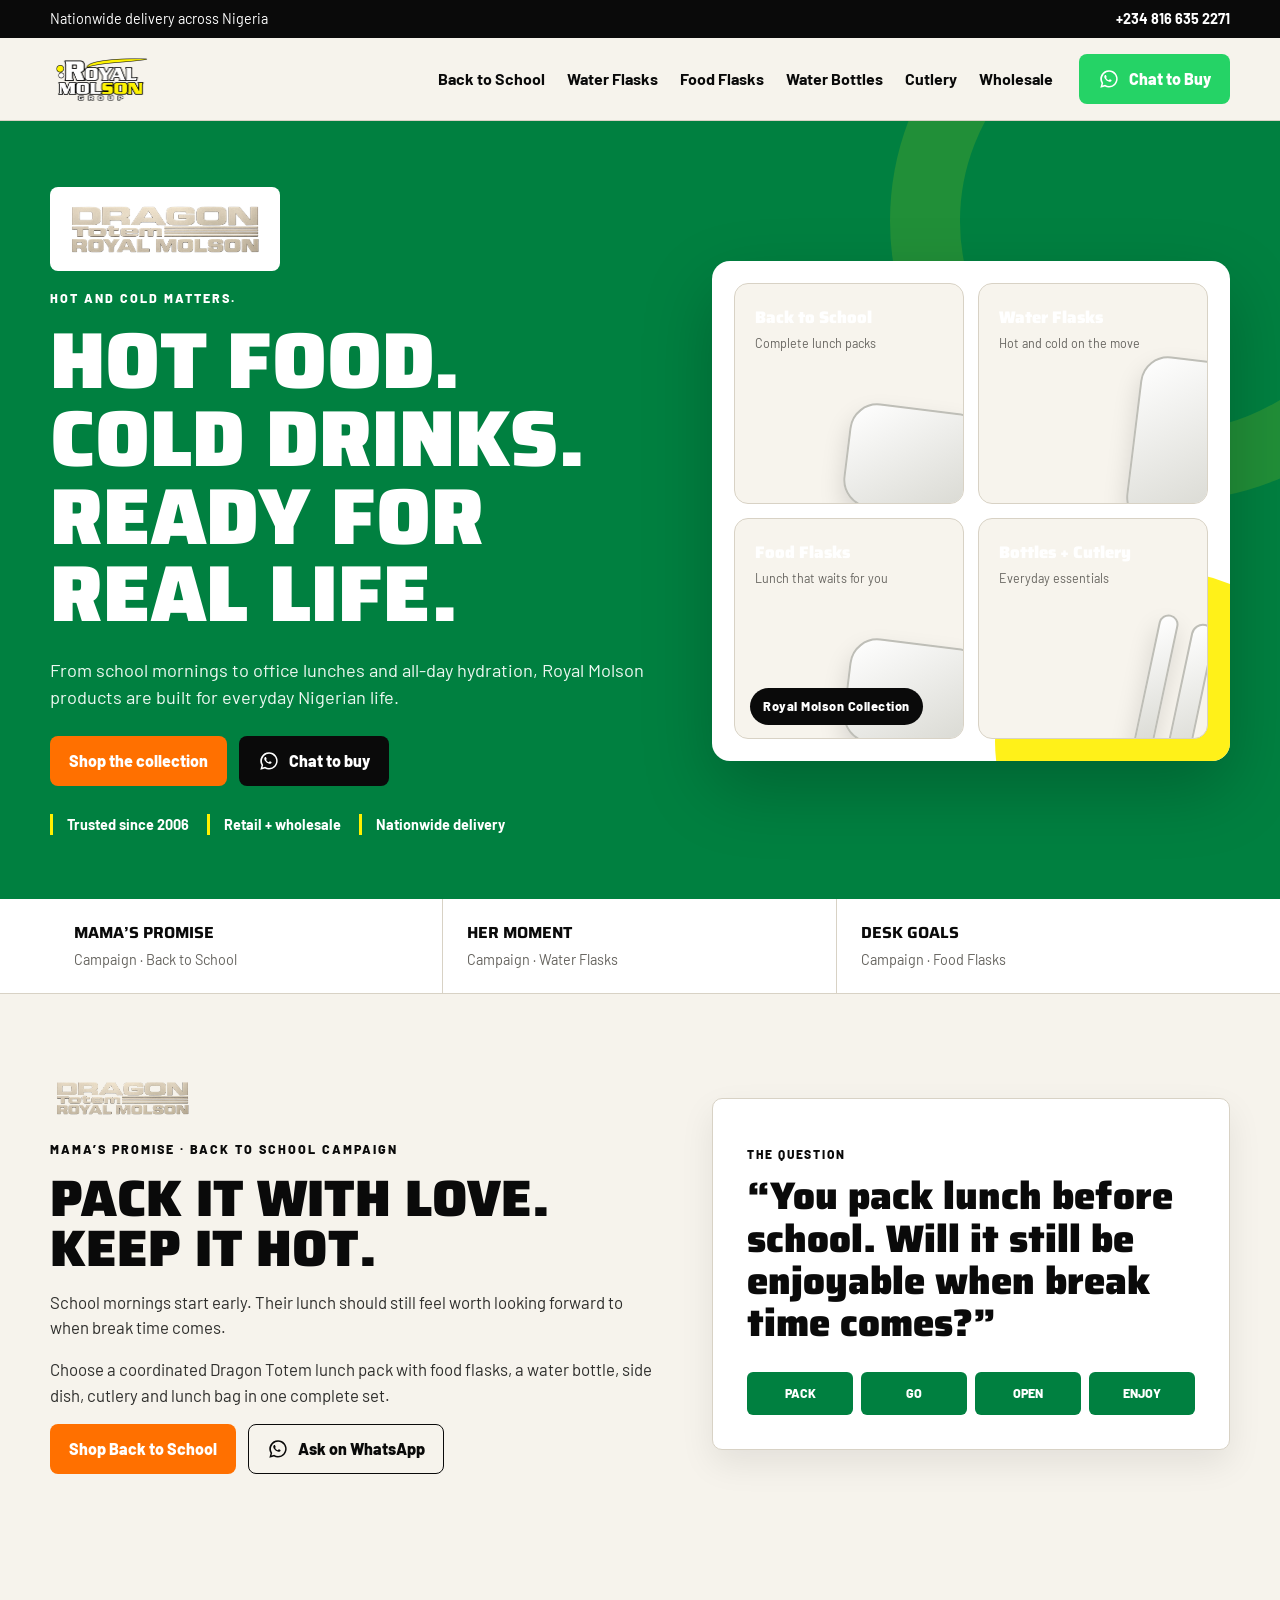
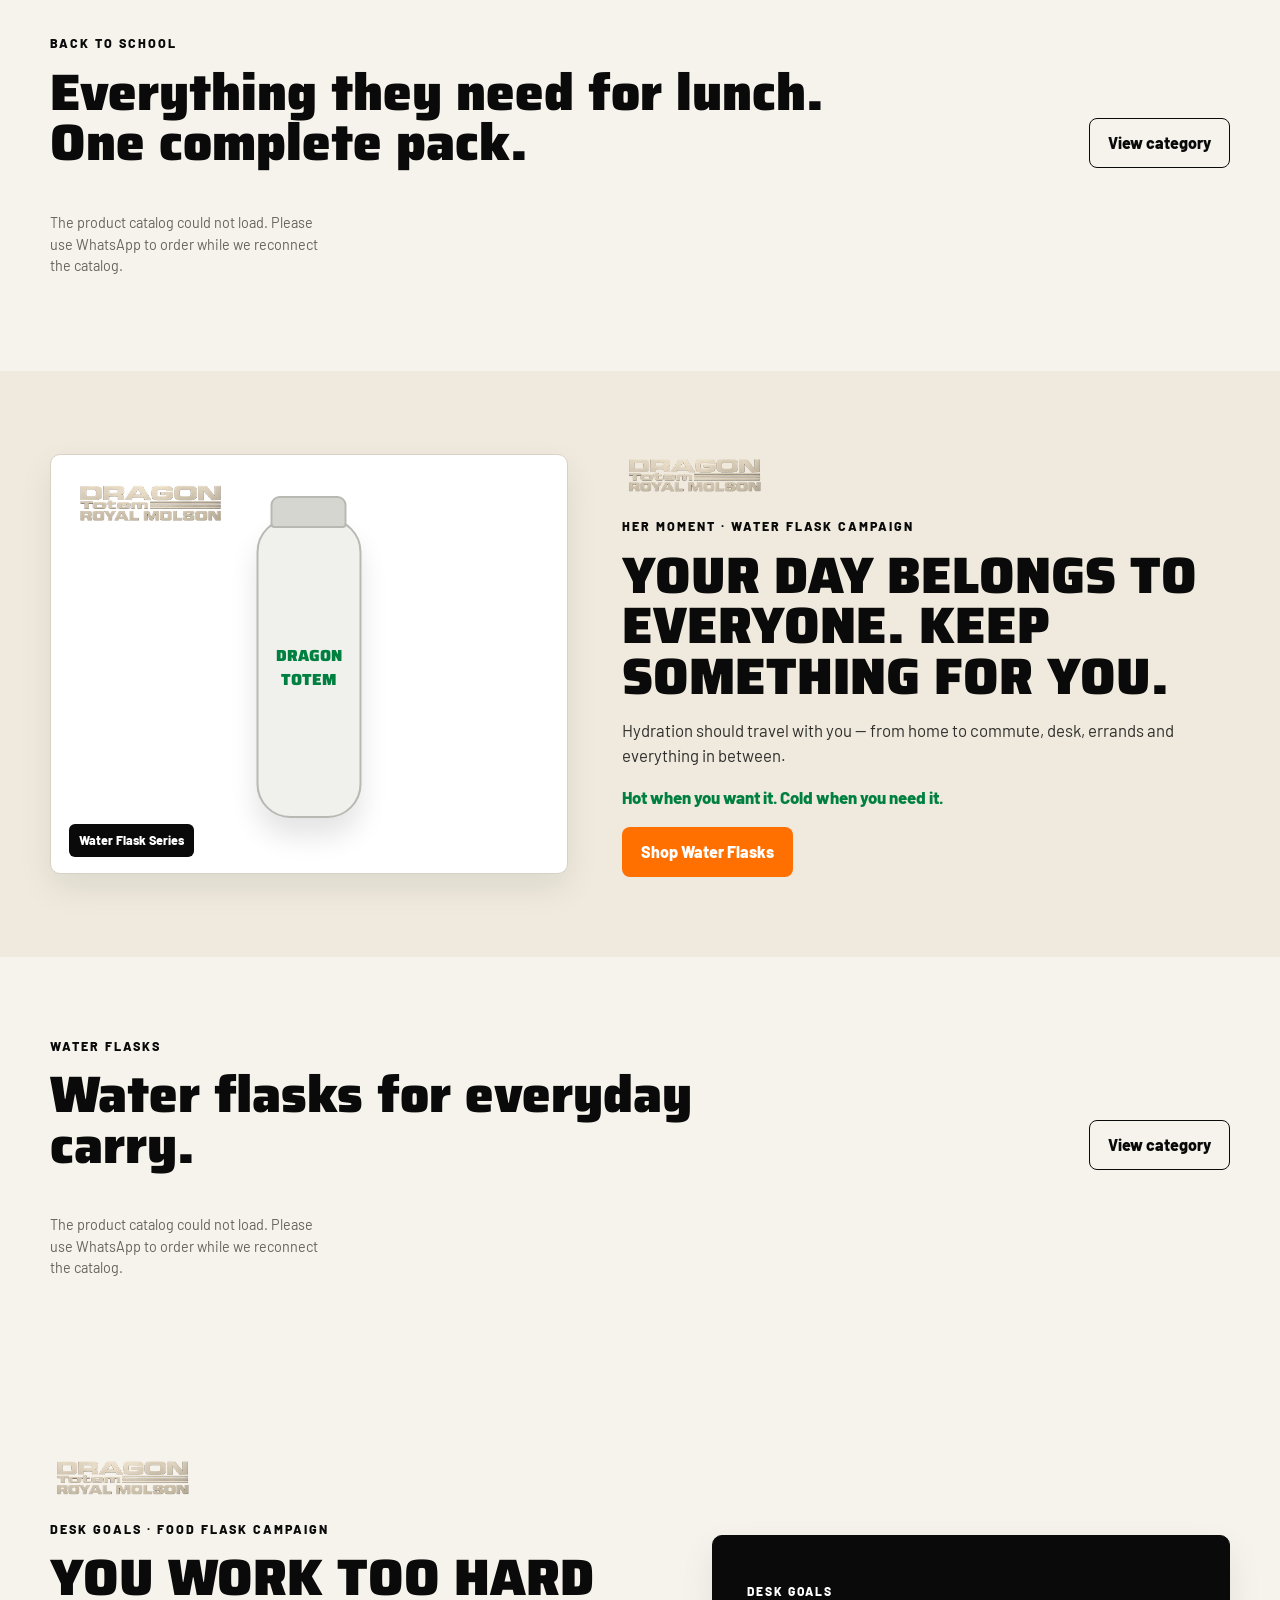
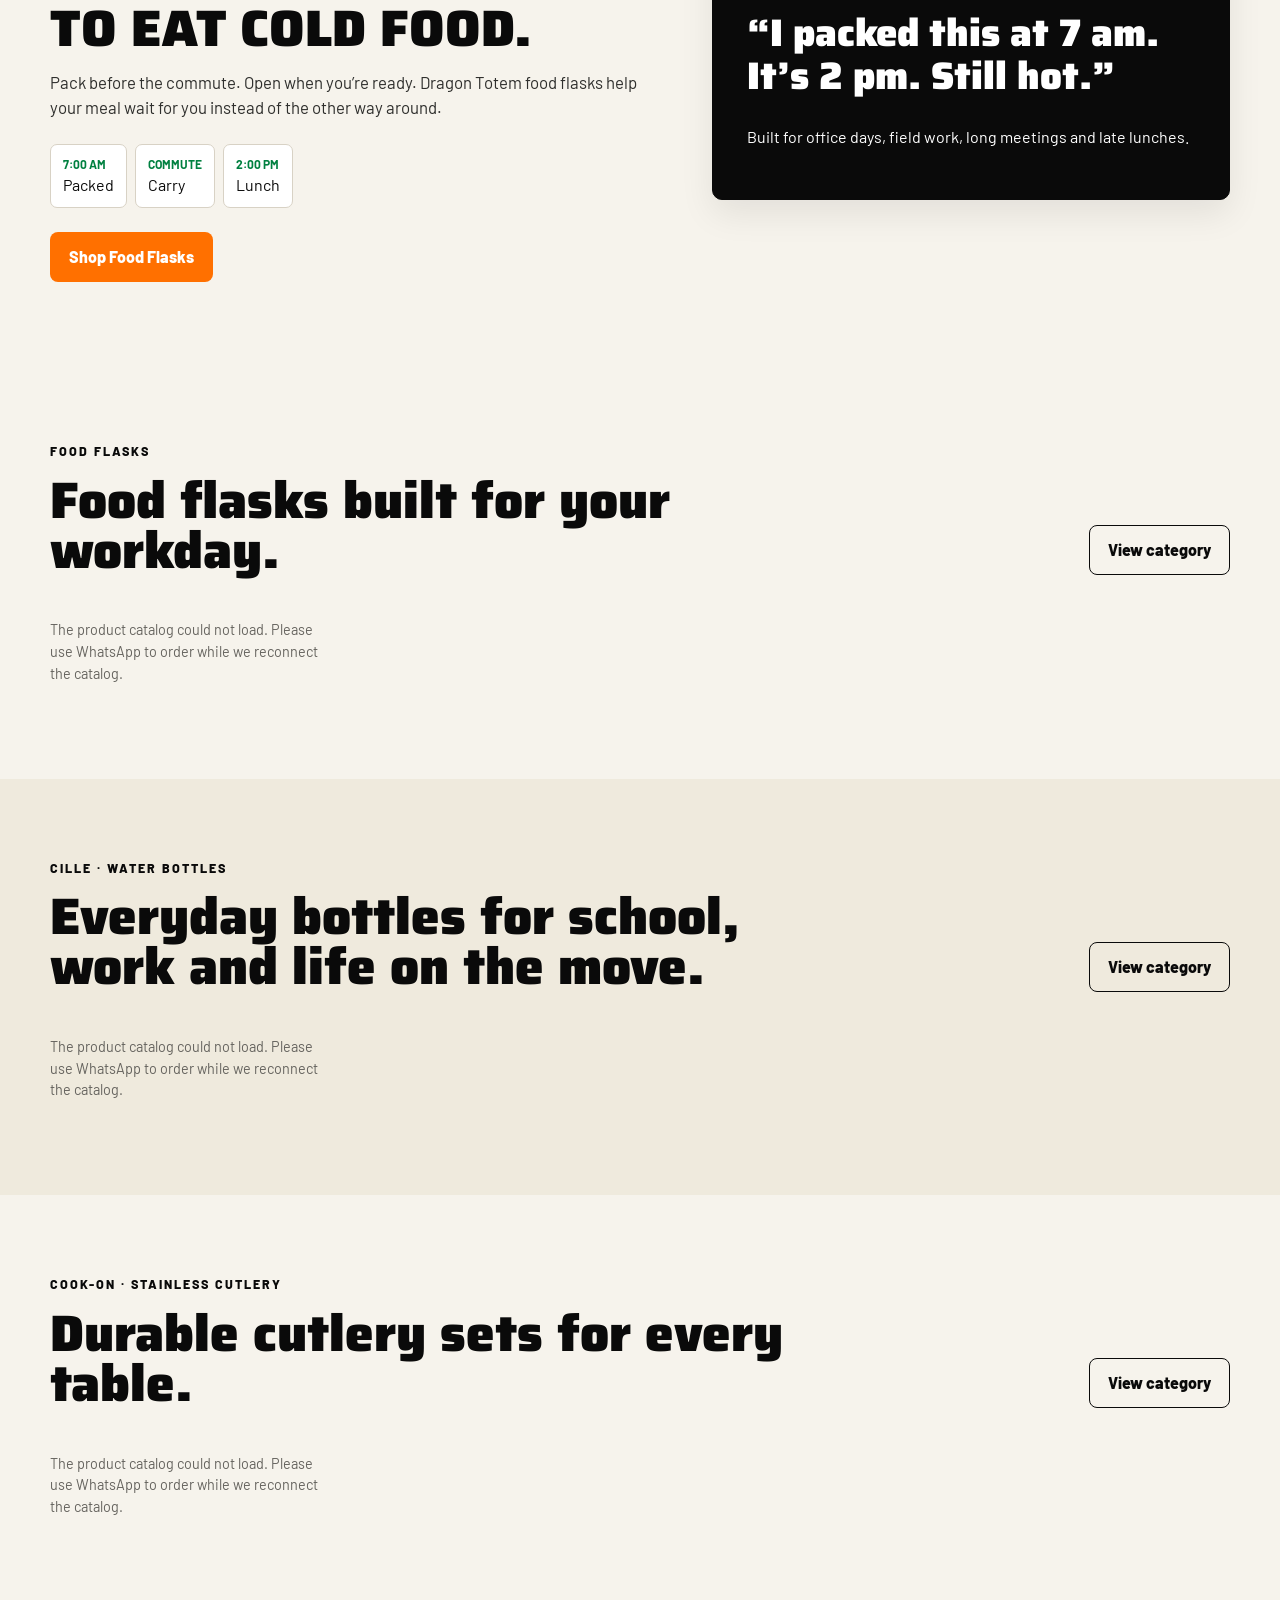
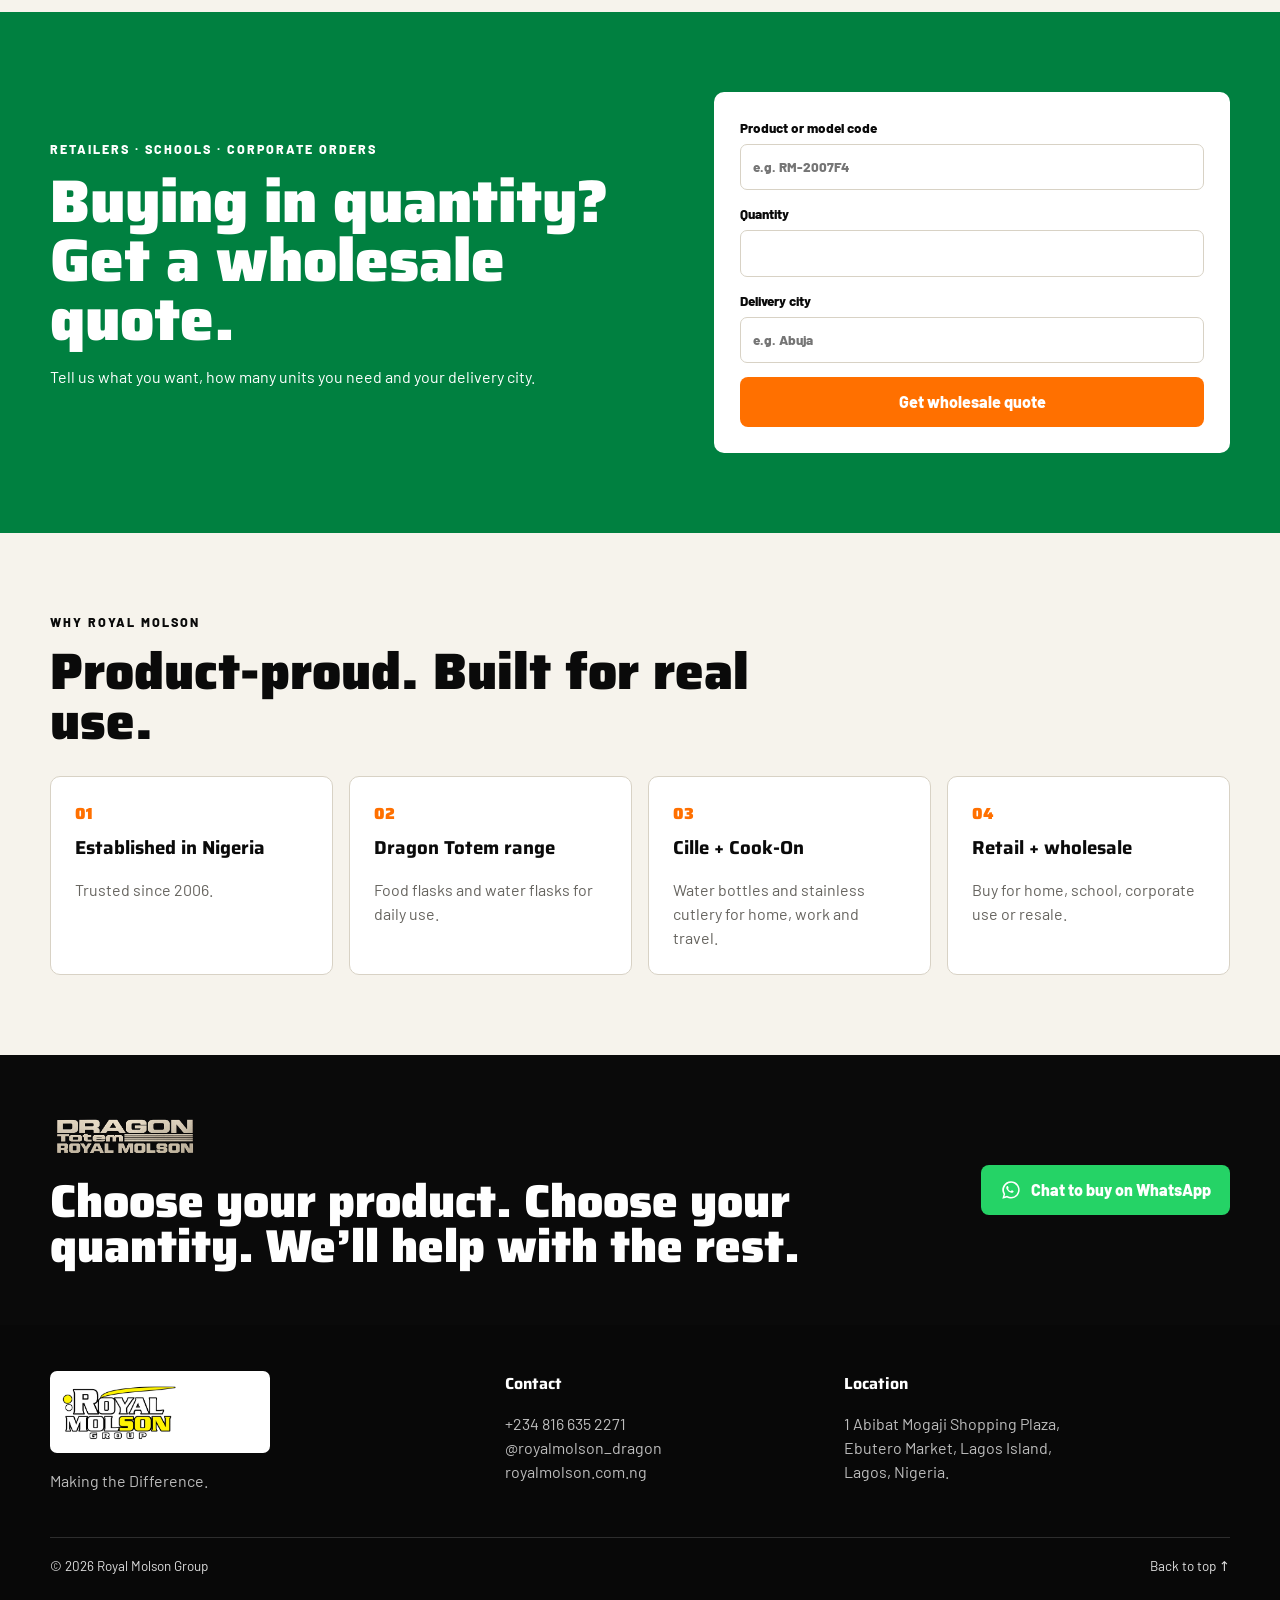
==== commit d6141fc0: "Use optimized wordmark and animated responsive home hero" ====
--- a/index.html
+++ b/index.html
@@ -1,9 +1,16 @@
 <!doctype html>
-<html lang="en"><head><meta charset="utf-8"><meta name="viewport" content="width=device-width, initial-scale=1"><meta name="theme-color" content="#008040"><meta name="description" content="Shop Dragon Totem back-to-school lunch packs, food flasks, water flasks, Cille water bottles and Cook-On cutlery from Royal Molson Group."><title>Royal Molson Group — Dragon Totem</title><link rel="icon" type="image/png" href="brand/Royal_Molson_Group_Logo_Mark.png"><link rel="apple-touch-icon" href="brand/Royal_Molson_Group_Logo_Mark.png"><link rel="preconnect" href="https://fonts.googleapis.com"><link rel="preconnect" href="https://fonts.gstatic.com" crossorigin><link href="https://fonts.googleapis.com/css2?family=Barlow:wght@400;500;600;700&family=Saira:ital,wght@0,800;0,900;1,900&display=swap" rel="stylesheet"><link rel="stylesheet" href="styles.css"><script defer src="sanity.js"></script><script defer src="app.js"></script></head>
-<body><a class="skip-link" href="#main">Skip to content</a><div class="utility-bar"><div class="shell utility-inner"><span>Nationwide delivery across Nigeria</span><a href="tel:+2348166352271">+234 816 635 2271</a></div></div><header class="site-header" id="top"><div class="shell nav-wrap"><a class="brand official-brand" href="#top"><img class="brand-symbol" src="brand/Royal_Molson_Group_Logo_Mark.png" alt=""><img class="brand-wordmark" src="brand/Royal_Molson_Group_Word_Mark.png" alt="Royal Molson Group"></a><button class="nav-toggle" type="button" aria-expanded="false" aria-controls="main-nav">Menu</button><nav id="main-nav" class="main-nav"><a href="category.html?slug=back-to-school">Back to School</a><a href="category.html?slug=water-flasks">Water Flasks</a><a href="category.html?slug=food-flasks">Food Flasks</a><a href="category.html?slug=water-bottles">Water Bottles</a><a href="category.html?slug=cutlery">Cutlery</a><a href="#wholesale">Wholesale</a></nav><a class="button button-primary desktop-chat" data-wa="general" href="#">Chat to Buy</a></div></header>
-<main id="main"><section class="hero"><div class="shell hero-grid"><div class="hero-copy"><img class="dragon-logo hero-dragon-logo" src="brand/Dragon%20Totem%20Logo.png" alt="Dragon Totem"><p class="eyebrow">HOT AND COLD MATTERS.</p><h1>HOT FOOD. COLD DRINKS. READY FOR REAL LIFE.</h1><p class="hero-lede">From school mornings to office lunches and all-day hydration, Royal Molson products are built for everyday Nigerian life.</p><div class="hero-actions"><a class="button button-primary" href="category.html?slug=back-to-school">Shop the collection</a><a class="button button-ink" data-wa="general" href="#">Chat to buy</a></div><div class="proof-row"><span>Trusted since 2006</span><span>Retail + wholesale</span><span>Nationwide delivery</span></div></div><div class="hero-product"><div class="product-stage large-stage"><img class="stage-brand-logo" src="brand/Dragon%20Totem%20Logo.png" alt="Dragon Totem"><div class="bottle bottle-tall"><span>DRAGON<br>TOTEM</span></div><div class="food-jar"><span>DRAGON<br>TOTEM</span></div><div class="stage-label">Royal Molson Collection</div></div></div></div></section>
+<html lang="en">
+<head>
+<meta charset="utf-8"><meta name="viewport" content="width=device-width, initial-scale=1"><meta name="theme-color" content="#008040"><meta name="description" content="Shop Dragon Totem back-to-school lunch packs, food flasks, water flasks, Cille water bottles and Cook-On cutlery from Royal Molson Group."><title>Royal Molson Group — Dragon Totem</title>
+<link rel="icon" type="image/png" href="brand/Royal_Molson_Group_Logo_Mark.png"><link rel="apple-touch-icon" href="brand/Royal_Molson_Group_Logo_Mark.png"><link rel="preconnect" href="https://fonts.googleapis.com"><link rel="preconnect" href="https://fonts.gstatic.com" crossorigin><link href="https://fonts.googleapis.com/css2?family=Barlow:wght@400;500;600;700&family=Saira:ital,wght@0,800;0,900;1,900&display=swap" rel="stylesheet"><link rel="stylesheet" href="styles.css"><script defer src="sanity.js"></script><script defer src="app.js"></script>
+</head>
+<body><a class="skip-link" href="#main">Skip to content</a>
+<div class="utility-bar"><div class="shell utility-inner"><span>Nationwide delivery across Nigeria</span><a href="tel:+2348166352271">+234 816 635 2271</a></div></div>
+<header class="site-header" id="top"><div class="shell nav-wrap"><a class="brand official-brand" href="#top"><img class="brand-wordmark" src="brand/Royal_Molson_Group_Word_Mark%20copy.webp" alt="Royal Molson Group"></a><button class="nav-toggle" type="button" aria-expanded="false" aria-controls="main-nav">Menu</button><nav id="main-nav" class="main-nav"><a href="category.html?slug=back-to-school">Back to School</a><a href="category.html?slug=water-flasks">Water Flasks</a><a href="category.html?slug=food-flasks">Food Flasks</a><a href="category.html?slug=water-bottles">Water Bottles</a><a href="category.html?slug=cutlery">Cutlery</a><a href="#wholesale">Wholesale</a></nav><a class="button desktop-chat wa-with-icon" data-wa="general" href="#">Chat to Buy</a></div></header>
+<main id="main">
+<section class="hero"><div class="shell hero-grid"><div class="hero-copy"><img class="dragon-logo hero-dragon-logo" src="brand/Dragon%20Totem%20Logo.png" alt="Dragon Totem"><p class="eyebrow">HOT AND COLD MATTERS.</p><h1>HOT FOOD. COLD DRINKS. READY FOR REAL LIFE.</h1><p class="hero-lede">From school mornings to office lunches and all-day hydration, Royal Molson products are built for everyday Nigerian life.</p><div class="hero-actions"><a class="button button-primary" href="category.html?slug=back-to-school">Shop the collection</a><a class="button button-ink wa-with-icon" data-wa="general" href="#">Chat to buy</a></div><div class="proof-row"><span>Trusted since 2006</span><span>Retail + wholesale</span><span>Nationwide delivery</span></div></div><div class="hero-product"><div class="hero-visual" aria-label="Animated overview of Royal Molson product categories"><div class="hero-panel"><div class="hero-tile"><strong>Back to School</strong><span>Complete lunch packs</span><i class="hero-shape jar"></i></div><div class="hero-tile"><strong>Water Flasks</strong><span>Hot and cold on the move</span><i class="hero-shape"></i></div><div class="hero-tile"><strong>Food Flasks</strong><span>Lunch that waits for you</span><i class="hero-shape jar"></i></div><div class="hero-tile"><strong>Bottles + Cutlery</strong><span>Everyday essentials</span><i class="hero-shape cutlery"></i></div></div><span class="hero-visual-badge">Royal Molson Collection</span></div></div></div></section>
 <section class="campaign-nav"><div class="shell campaign-nav-grid"><a href="#mamas-promise"><strong>MAMA’S PROMISE</strong><span>Campaign · Back to School</span></a><a href="#her-moment"><strong>HER MOMENT</strong><span>Campaign · Water Flasks</span></a><a href="#desk-goals"><strong>DESK GOALS</strong><span>Campaign · Food Flasks</span></a></div></section>
-<section class="campaign section" id="mamas-promise"><div class="shell split-grid"><div class="campaign-copy"><img class="dragon-logo section-dragon-logo" src="brand/Dragon%20Totem%20Logo.png" alt="Dragon Totem"><p class="eyebrow">MAMA’S PROMISE · BACK TO SCHOOL CAMPAIGN</p><h2>PACK IT WITH LOVE. KEEP IT HOT.</h2><p>School mornings start early. Their lunch should still feel worth looking forward to when break time comes.</p><p>Choose a coordinated Dragon Totem lunch pack with food flasks, a water bottle, side dish, cutlery and lunch bag in one complete set.</p><div class="campaign-actions"><a class="button button-primary" href="category.html?slug=back-to-school">Shop Back to School</a><a class="button button-outline" data-wa="mama" href="#">Ask on WhatsApp</a></div></div><div class="story-card"><p class="story-kicker">THE QUESTION</p><blockquote>“You pack lunch before school. Will it still be enjoyable when break time comes?”</blockquote><div class="story-flow"><span>PACK</span><span>GO</span><span>OPEN</span><span>ENJOY</span></div></div></div></section>
+<section class="campaign section" id="mamas-promise"><div class="shell split-grid"><div class="campaign-copy"><img class="dragon-logo section-dragon-logo" src="brand/Dragon%20Totem%20Logo.png" alt="Dragon Totem"><p class="eyebrow">MAMA’S PROMISE · BACK TO SCHOOL CAMPAIGN</p><h2>PACK IT WITH LOVE. KEEP IT HOT.</h2><p>School mornings start early. Their lunch should still feel worth looking forward to when break time comes.</p><p>Choose a coordinated Dragon Totem lunch pack with food flasks, a water bottle, side dish, cutlery and lunch bag in one complete set.</p><div class="campaign-actions"><a class="button button-primary" href="category.html?slug=back-to-school">Shop Back to School</a><a class="button button-outline wa-with-icon" data-wa="mama" href="#">Ask on WhatsApp</a></div></div><div class="story-card"><p class="story-kicker">THE QUESTION</p><blockquote>“You pack lunch before school. Will it still be enjoyable when break time comes?”</blockquote><div class="story-flow"><span>PACK</span><span>GO</span><span>OPEN</span><span>ENJOY</span></div></div></div></section>
 <section class="section products-section" id="school-packs"><div class="shell"><div class="section-heading"><div><p class="eyebrow">BACK TO SCHOOL</p><h2>Everything they need for lunch. One complete pack.</h2></div><a class="button button-outline" href="category.html?slug=back-to-school">View category</a></div><div class="product-grid" id="school-products"></div></div></section>
 <section class="campaign section alt" id="her-moment"><div class="shell split-grid reverse"><div class="product-stage campaign-stage"><img class="stage-brand-logo" src="brand/Dragon%20Totem%20Logo.png" alt="Dragon Totem"><div class="bottle bottle-slim"><span>DRAGON<br>TOTEM</span></div><div class="stage-label">Water Flask Series</div></div><div class="campaign-copy"><img class="dragon-logo section-dragon-logo" src="brand/Dragon%20Totem%20Logo.png" alt="Dragon Totem"><p class="eyebrow">HER MOMENT · WATER FLASK CAMPAIGN</p><h2>YOUR DAY BELONGS TO EVERYONE. KEEP SOMETHING FOR YOU.</h2><p>Hydration should travel with you — from home to commute, desk, errands and everything in between.</p><p class="benefit-line">Hot when you want it. Cold when you need it.</p><a class="button button-primary" href="category.html?slug=water-flasks">Shop Water Flasks</a></div></div></section>
 <section class="section products-section" id="water-products"><div class="shell"><div class="section-heading"><div><p class="eyebrow">WATER FLASKS</p><h2>Water flasks for everyday carry.</h2></div><a class="button button-outline" href="category.html?slug=water-flasks">View category</a></div><div class="product-grid" id="water-product-grid"></div></div></section>
@@ -13,5 +20,8 @@
 <section class="section products-section" id="cutlery-products"><div class="shell"><div class="section-heading"><div><p class="eyebrow">COOK-ON · STAINLESS CUTLERY</p><h2>Durable cutlery sets for every table.</h2></div><a class="button button-outline" href="category.html?slug=cutlery">View category</a></div><div class="product-grid" id="cutlery-product-grid"></div></div></section>
 <section class="section wholesale" id="wholesale"><div class="shell wholesale-grid"><div><p class="eyebrow">RETAILERS · SCHOOLS · CORPORATE ORDERS</p><h2>Buying in quantity? Get a wholesale quote.</h2><p>Tell us what you want, how many units you need and your delivery city.</p></div><form class="quote-card" id="quote-form"><label>Product or model code<input name="product" required placeholder="e.g. RM-2007F4"></label><label>Quantity<input name="quantity" type="number" min="1" required></label><label>Delivery city<input name="city" required placeholder="e.g. Abuja"></label><button class="button button-primary" type="submit">Get wholesale quote</button></form></div></section>
 <section class="section trust-section"><div class="shell"><div class="section-heading"><div><p class="eyebrow">WHY ROYAL MOLSON</p><h2>Product-proud. Built for real use.</h2></div></div><div class="trust-grid"><article><span>01</span><h3>Established in Nigeria</h3><p>Trusted since 2006.</p></article><article><span>02</span><h3>Dragon Totem range</h3><p>Food flasks and water flasks for daily use.</p></article><article><span>03</span><h3>Cille + Cook-On</h3><p>Water bottles and stainless cutlery for home, work and travel.</p></article><article><span>04</span><h3>Retail + wholesale</h3><p>Buy for home, school, corporate use or resale.</p></article></div></div></section>
-<section class="final-cta"><div class="shell final-cta-inner"><div><img class="dragon-logo footer-dragon-logo" src="brand/Dragon%20Totem%20Logo.png" alt="Dragon Totem"><h2>Choose your product. Choose your quantity. We’ll help with the rest.</h2></div><a class="button button-primary" data-wa="general" href="#">Chat to buy on WhatsApp</a></div></section></main>
-<footer class="site-footer"><div class="shell footer-grid"><div><img class="footer-wordmark" src="brand/Royal_Molson_Group_Word_Mark.png" alt="Royal Molson Group"><p>Making the Difference.</p></div><div><strong>Contact</strong><p>+234 816 635 2271<br>@royalmolson_dragon<br>royalmolson.com.ng</p></div><div><strong>Location</strong><p>1 Abibat Mogaji Shopping Plaza,<br>Ebutero Market, Lagos Island,<br>Lagos, Nigeria.</p></div></div><div class="shell footer-bottom"><span>© <span id="year"></span> Royal Molson Group</span><a href="#top">Back to top ↑</a></div></footer><a class="floating-wa" data-wa="general" href="#">WhatsApp</a></body></html>+<section class="final-cta"><div class="shell final-cta-inner"><div><img class="dragon-logo footer-dragon-logo" src="brand/Dragon%20Totem%20Logo.png" alt="Dragon Totem"><h2>Choose your product. Choose your quantity. We’ll help with the rest.</h2></div><a class="button desktop-chat wa-with-icon" data-wa="general" href="#">Chat to buy on WhatsApp</a></div></section>
+</main>
+<footer class="site-footer"><div class="shell footer-grid"><div><img class="footer-wordmark" src="brand/Royal_Molson_Group_Word_Mark%20copy.webp" alt="Royal Molson Group"><p>Making the Difference.</p></div><div><strong>Contact</strong><p>+234 816 635 2271<br>@royalmolson_dragon<br>royalmolson.com.ng</p></div><div><strong>Location</strong><p>1 Abibat Mogaji Shopping Plaza,<br>Ebutero Market, Lagos Island,<br>Lagos, Nigeria.</p></div></div><div class="shell footer-bottom"><span>© <span id="year"></span> Royal Molson Group</span><a href="#top">Back to top ↑</a></div></footer>
+<a class="floating-wa" data-wa="general" href="#" aria-label="Chat to buy on WhatsApp"></a>
+</body></html>
--- a/styles.css
+++ b/styles.css
@@ -1 +1 @@
-:root{--green:#008040;--green-dark:#006b35;--orange:#FF7000;--yellow:#FFF000;--ink:#0A0A0A;--paper:#F6F3EC;--card:#FFFFFF;--muted:#66645F;--line:#D8D2C5;--shadow:0 14px 34px rgba(10,10,10,.08);--radius:10px;--shell:min(1180px,calc(100% - 36px))}*{box-sizing:border-box}html{scroll-behavior:smooth}body{margin:0;font-family:"Barlow",system-ui,sans-serif;color:var(--ink);background:var(--paper);line-height:1.5}a{color:inherit;text-decoration:none}button,input{font:inherit}img{max-width:100%;display:block}.shell{width:var(--shell);margin-inline:auto}.skip-link{position:absolute;left:-9999px}.skip-link:focus{left:12px;top:12px;z-index:999;background:#fff;padding:10px 14px;border:3px solid var(--green)}.utility-bar{background:var(--ink);color:#fff;font-size:.9rem}.utility-inner{display:flex;justify-content:space-between;gap:18px;padding:8px 0}.utility-inner a{font-weight:700}.site-header{position:sticky;top:0;z-index:50;background:rgba(246,243,236,.97);border-bottom:1px solid var(--line)}.nav-wrap{min-height:82px;display:flex;align-items:center;gap:26px}.brand{margin-right:auto}.official-brand{display:flex;align-items:center;gap:10px;height:60px}.brand-symbol{width:45px;height:45px;object-fit:contain}.brand-wordmark{width:150px;max-height:58px;object-fit:contain}.main-nav{display:flex;gap:22px;font-weight:700}.main-nav a:hover{color:var(--green)}.nav-toggle{display:none;background:transparent;border:1px solid var(--ink);border-radius:8px;padding:8px 12px}.button{display:inline-flex;align-items:center;justify-content:center;min-height:48px;padding:12px 18px;border-radius:8px;border:1.5px solid transparent;font-weight:800;cursor:pointer;transition:.18s ease}.button:hover{transform:translateY(-2px)}.button:focus-visible,a:focus-visible,input:focus-visible{outline:3px solid var(--green);outline-offset:3px}.button-primary{background:var(--orange);color:#fff}.button-primary:hover{background:#e96400}.button-ink{background:var(--ink);color:#fff}.button-outline{border-color:var(--ink);background:transparent}.hero{background:var(--green);color:#fff;padding:66px 0 64px}.hero-grid,.split-grid{display:grid;grid-template-columns:1.08fr .92fr;gap:54px;align-items:center}.eyebrow{margin:0 0 14px;font-size:.78rem;letter-spacing:.16em;font-weight:800}.dragon-logo{object-fit:contain;object-position:left center}.hero-dragon-logo{width:230px;max-height:92px;margin:0 0 18px;padding:8px 12px;background:#fff;border-radius:8px}.section-dragon-logo{width:145px;max-height:62px;margin-bottom:18px}.hero h1,.campaign h2,.section h2,.final-cta h2{font-family:"Saira";font-weight:900;line-height:.98;margin:0}.hero h1{font-size:clamp(3rem,6.2vw,6.2rem);max-width:900px}.hero-lede{font-size:1.14rem;max-width:660px;margin:24px 0;color:#eef8f2}.hero-actions,.campaign-actions{display:flex;gap:12px;flex-wrap:wrap}.proof-row{display:flex;gap:18px;flex-wrap:wrap;margin-top:28px;font-size:.9rem;font-weight:700}.proof-row span{padding-left:14px;border-left:3px solid var(--yellow)}.hero-product{align-self:stretch;display:flex;flex-direction:column;justify-content:center}.product-stage{position:relative;background:#fff;border:1.5px solid var(--line);border-radius:var(--radius);min-height:360px;overflow:hidden;box-shadow:var(--shadow)}.large-stage{min-height:500px}.stage-brand-logo{position:absolute;top:22px;left:22px;width:155px;max-height:70px;object-fit:contain;z-index:2}.stage-label{position:absolute;left:18px;bottom:16px;background:var(--ink);color:#fff;padding:7px 10px;border-radius:6px;font-size:.78rem;font-weight:800}.asset-note{font-size:.78rem;color:#e1efe6;margin:10px 0 0}.bottle,.food-jar{position:absolute;background:#f0f0ed;border:2px solid #b9b9b3;box-shadow:0 18px 28px rgba(0,0,0,.11);display:flex;align-items:center;justify-content:center;text-align:center;font-family:"Saira";font-weight:900;color:var(--green)}.bottle:before,.food-jar:before{content:"";position:absolute;top:-24px;background:#d6d6d0;border:2px solid #b9b9b3}.bottle{width:120px;height:310px;border-radius:34px;right:20%;bottom:55px}.bottle:before{width:72px;height:28px;border-radius:9px 9px 4px 4px}.bottle-tall{height:330px}.bottle-slim{width:105px;height:300px;right:50%;transform:translateX(50%)}.food-jar{width:190px;height:190px;border-radius:38px;left:14%;bottom:55px}.food-jar:before{width:150px;height:34px;border-radius:12px}.bottle span,.food-jar span{font-size:.7rem;letter-spacing:.08em}.campaign-nav{background:#fff;border-bottom:1px solid var(--line)}.campaign-nav-grid{display:grid;grid-template-columns:repeat(3,1fr)}.campaign-nav a{padding:22px 24px;border-right:1px solid var(--line)}.campaign-nav a:last-child{border-right:0}.campaign-nav strong,.campaign-nav span{display:block}.campaign-nav strong{font-family:"Saira"}.campaign-nav span{color:var(--muted);font-size:.9rem;margin-top:4px}.section{padding:80px 0}.section.alt{background:#efeadd}.campaign h2,.section h2{font-size:clamp(2.2rem,4vw,4.4rem)}.campaign-copy>p:not(.eyebrow){font-size:1.05rem;color:#2f2f2d;max-width:650px}.benefit-line{font-weight:800;color:var(--green)!important}.reverse{grid-template-columns:.92fr 1.08fr}.story-card{background:#fff;border:1.5px solid var(--line);border-radius:var(--radius);padding:34px;box-shadow:var(--shadow)}.story-card blockquote{font-family:"Saira";font-size:clamp(1.7rem,3vw,3.2rem);font-weight:900;line-height:1.1;margin:12px 0 28px}.story-kicker{font-size:.75rem;font-weight:800;letter-spacing:.16em}.story-flow{display:grid;grid-template-columns:repeat(4,1fr);gap:8px}.story-flow span{background:var(--green);color:#fff;padding:12px 8px;border-radius:6px;text-align:center;font-size:.78rem;font-weight:800}.dark-card{background:var(--ink);color:#fff;border-color:var(--ink)}.section-heading{display:flex;justify-content:space-between;align-items:end;gap:36px;margin-bottom:30px}.section-heading>p{max-width:420px;color:var(--muted);margin:0}.section-heading h2{max-width:780px}.product-grid{display:grid;grid-template-columns:repeat(4,1fr);gap:18px}.product-card{background:#fff;border:1.5px solid var(--line);border-radius:var(--radius);padding:16px;box-shadow:0 6px 18px rgba(10,10,10,.05);transition:.18s ease}.product-card:hover{transform:translateY(-3px);box-shadow:var(--shadow)}.product-visual{height:210px;border-radius:8px;background:#f0ede6;display:grid;place-items:center;margin-bottom:16px;position:relative;overflow:hidden}.mini-flask{width:82px;height:135px;border-radius:24px;background:#ecece8;border:2px solid #b9b9b3;position:relative}.mini-flask:before{content:"";position:absolute;width:52px;height:20px;border:2px solid #b9b9b3;background:#d8d8d2;left:50%;top:-17px;transform:translateX(-50%);border-radius:7px}.mini-flask:after{content:"DRAGON";position:absolute;inset:0;display:grid;place-items:center;font:900 .62rem "Saira";color:var(--green)}.product-card h3{font-family:"Saira";font-size:1.12rem;line-height:1.1;margin:0 0 8px}.model{font-size:.76rem;letter-spacing:.08em;font-weight:800;color:var(--green)}.product-meta{font-size:.9rem;color:var(--muted);min-height:44px}.price-row{display:flex;justify-content:space-between;align-items:center;margin:16px 0 12px;gap:8px}.price{font-size:1.2rem;font-weight:800}.price-note{font-size:.72rem;color:var(--muted)}.qty-control{display:grid;grid-template-columns:1fr 82px;gap:8px;margin-bottom:10px}.qty-control input{width:100%;border:1.5px solid var(--line);border-radius:7px;padding:10px;background:#fff}.card-actions{display:grid;grid-template-columns:1fr 1fr;gap:8px}.card-actions .button{min-height:42px;padding:9px 10px;font-size:.88rem}.campaign-stage{min-height:420px}.timeline{display:flex;gap:8px;flex-wrap:wrap;margin:24px 0}.timeline span{background:#fff;border:1px solid var(--line);padding:10px 12px;border-radius:7px}.timeline b{display:block;font-size:.75rem;color:var(--green)}.wholesale{background:var(--green);color:#fff}.wholesale-grid{display:grid;grid-template-columns:1fr .85fr;gap:58px;align-items:center}.wholesale h2{font-size:clamp(2.5rem,4.7vw,5rem)}.wholesale p{max-width:640px}.quote-card{background:#fff;color:var(--ink);border-radius:var(--radius);padding:26px;display:grid;gap:14px}.quote-card label{display:grid;gap:6px;font-size:.84rem;font-weight:800}.quote-card input{border:1.5px solid var(--line);border-radius:7px;padding:12px}.quote-card small{color:var(--muted)}.trust-grid{display:grid;grid-template-columns:repeat(4,1fr);gap:16px}.trust-grid article{background:#fff;border:1.5px solid var(--line);border-radius:var(--radius);padding:24px}.trust-grid span{font-family:"Saira";font-weight:900;color:var(--orange)}.trust-grid h3{font-family:"Saira";margin:8px 0}.trust-grid p{color:var(--muted);margin-bottom:0}.final-cta{background:var(--ink);color:#fff;padding:56px 0}.final-cta-inner{display:flex;justify-content:space-between;gap:30px;align-items:center}.final-cta h2{font-size:clamp(2rem,3.6vw,4rem);max-width:850px}.footer-dragon-logo{width:150px;max-height:60px;margin-bottom:18px}.site-footer{background:#080808;color:#ddd;padding:46px 0 24px}.footer-grid{display:grid;grid-template-columns:1.1fr .8fr 1fr;gap:30px}.footer-grid strong{font-family:"Saira";color:#fff}.footer-grid p{color:#bdbdbd}.footer-wordmark{width:190px;max-height:78px;object-fit:contain;object-position:left center;background:#fff;border-radius:7px;padding:5px}.footer-bottom{border-top:1px solid #2d2d2d;margin-top:28px;padding-top:18px;display:flex;justify-content:space-between;font-size:.84rem}.floating-wa{position:fixed;right:18px;bottom:18px;z-index:40;background:var(--orange);color:#fff;border-radius:999px;padding:13px 16px;font-weight:800;box-shadow:var(--shadow)}@media(max-width:980px){.desktop-chat{display:none}.nav-toggle{display:block}.main-nav{position:absolute;left:18px;right:18px;top:82px;background:#fff;border:1px solid var(--line);border-radius:10px;padding:14px;display:none;flex-direction:column;box-shadow:var(--shadow)}.main-nav.open{display:flex}.hero-grid,.split-grid,.reverse,.wholesale-grid{grid-template-columns:1fr}.hero-product{min-height:420px}.campaign-nav-grid{grid-template-columns:1fr}.campaign-nav a{border-right:0;border-bottom:1px solid var(--line)}.product-grid,.trust-grid{grid-template-columns:repeat(2,1fr)}.section-heading{align-items:start;flex-direction:column}.final-cta-inner{align-items:start;flex-direction:column}}@media(max-width:620px){:root{--shell:min(100% - 24px,1180px)}.utility-inner{font-size:.78rem}.utility-inner span{max-width:55%}.nav-wrap{min-height:70px;gap:12px}.official-brand{height:50px}.brand-symbol{width:36px;height:36px}.brand-wordmark{width:112px;max-height:46px}.hero{padding:50px 0}.hero h1{font-size:clamp(2.65rem,13vw,4.8rem)}.hero-dragon-logo{width:190px}.large-stage{min-height:390px}.product-grid,.trust-grid{grid-template-columns:1fr}.section{padding:58px 0}.section-heading{gap:14px}.story-flow{grid-template-columns:repeat(2,1fr)}.footer-grid{grid-template-columns:1fr}.footer-bottom{gap:18px;flex-direction:column}.card-actions{grid-template-columns:1fr}.hero-actions .button,.campaign-actions .button{width:100%}.floating-wa{font-size:.85rem}.bottle{right:14%;transform:scale(.85);transform-origin:bottom}.food-jar{left:5%;transform:scale(.85);transform-origin:bottom left}}+:root{--green:#008040;--green-dark:#006b35;--orange:#FF7000;--yellow:#FFF000;--ink:#0A0A0A;--paper:#F6F3EC;--card:#FFFFFF;--muted:#66645F;--line:#D8D2C5;--shadow:0 14px 34px rgba(10,10,10,.08);--radius:10px;--shell:min(1180px,calc(100% - 36px))}*{box-sizing:border-box}html{scroll-behavior:smooth}body{margin:0;font-family:"Barlow",system-ui,sans-serif;color:var(--ink);background:var(--paper);line-height:1.5}body.lightbox-open{overflow:hidden}a{color:inherit;text-decoration:none}button,input{font:inherit}img{max-width:100%;display:block}.shell{width:var(--shell);margin-inline:auto}.skip-link{position:absolute;left:-9999px}.skip-link:focus{left:12px;top:12px;z-index:999;background:#fff;padding:10px 14px;border:3px solid var(--green)}.utility-bar{background:var(--ink);color:#fff;font-size:.9rem}.utility-inner{display:flex;justify-content:space-between;gap:18px;padding:8px 0}.utility-inner a{font-weight:700}.site-header{position:sticky;top:0;z-index:50;background:rgba(246,243,236,.97);border-bottom:1px solid var(--line);backdrop-filter:blur(10px)}.nav-wrap{min-height:82px;display:flex;align-items:center;gap:26px}.brand{margin-right:auto}.official-brand{display:flex;align-items:center;height:60px}.brand-wordmark{width:188px;max-height:58px;object-fit:contain;object-position:left center}.main-nav{display:flex;gap:22px;font-weight:700}.main-nav a:hover{color:var(--green)}.nav-toggle{display:none;background:transparent;border:1px solid var(--ink);border-radius:8px;padding:8px 12px}.button{display:inline-flex;align-items:center;justify-content:center;gap:9px;min-height:48px;padding:12px 18px;border-radius:8px;border:1.5px solid transparent;font-weight:800;cursor:pointer;transition:.18s ease}.button:hover{transform:translateY(-2px)}.button:focus-visible,a:focus-visible,input:focus-visible,button:focus-visible{outline:3px solid var(--green);outline-offset:3px}.button-primary{background:var(--orange);color:#fff}.button-primary:hover{background:#e96400}.button-ink{background:var(--ink);color:#fff}.button-outline{border-color:var(--ink);background:transparent}.hero{position:relative;overflow:hidden;background:var(--green);color:#fff;padding:66px 0 64px}.hero:before,.category-hero:before{content:"";position:absolute;width:420px;height:420px;border:70px solid rgba(255,240,0,.13);border-radius:50%;right:-170px;top:-180px;animation:heroOrbit 12s linear infinite}.hero-grid,.split-grid{display:grid;grid-template-columns:1.08fr .92fr;gap:54px;align-items:center}.hero-copy,.hero-product,.category-hero-grid{position:relative;z-index:2}.eyebrow{margin:0 0 14px;font-size:.78rem;letter-spacing:.16em;font-weight:800}.dragon-logo{object-fit:contain;object-position:left center}.hero-dragon-logo{width:230px;max-height:92px;margin:0 0 18px;padding:8px 12px;background:#fff;border-radius:8px}.section-dragon-logo{width:145px;max-height:62px;margin-bottom:18px}.hero h1,.campaign h2,.section h2,.final-cta h2,.category-hero h1,.product-buy-panel h1{font-family:"Saira";font-weight:900;line-height:.98;margin:0}.hero h1{font-size:clamp(3rem,6.2vw,6.2rem);max-width:900px}.hero-lede{font-size:1.14rem;max-width:660px;margin:24px 0;color:#eef8f2}.hero-actions,.campaign-actions{display:flex;gap:12px;flex-wrap:wrap}.proof-row{display:flex;gap:18px;flex-wrap:wrap;margin-top:28px;font-size:.9rem;font-weight:700}.proof-row span{padding-left:14px;border-left:3px solid var(--yellow)}.hero-product{align-self:stretch;display:flex;flex-direction:column;justify-content:center}.hero-visual{position:relative;min-height:500px;border-radius:18px;background:#fff;overflow:hidden;box-shadow:0 28px 70px rgba(0,0,0,.22)}.hero-visual:after{content:"";position:absolute;width:340px;height:340px;border-radius:50%;background:var(--yellow);right:-105px;bottom:-150px;opacity:.9;animation:heroPulse 6s ease-in-out infinite}.hero-panel{position:absolute;inset:22px;z-index:2;display:grid;grid-template-columns:1fr 1fr;gap:14px}.hero-tile{position:relative;border:1.5px solid var(--line);border-radius:14px;padding:20px;overflow:hidden;background:#f7f4ed;animation:heroTile 8s ease-in-out infinite}.hero-tile:nth-child(2){animation-delay:-2s}.hero-tile:nth-child(3){animation-delay:-4s}.hero-tile:nth-child(4){animation-delay:-6s}.hero-tile strong{font:900 1.05rem "Saira";display:block;max-width:140px}.hero-tile span{font-size:.78rem;color:var(--muted)}.hero-shape{position:absolute;right:-18px;bottom:-25px;width:92px;height:170px;border-radius:28px;background:linear-gradient(145deg,#fff,#d6d6cf);border:2px solid #bebeb7;box-shadow:0 12px 25px rgba(0,0,0,.13);transform:rotate(7deg)}.hero-shape.jar{width:135px;height:105px;border-radius:28px;right:-18px;bottom:-10px}.hero-shape.cutlery{width:20px;height:150px;border-radius:12px;right:42px;transform:rotate(12deg)}.hero-shape.cutlery:after{content:"";position:absolute;left:32px;top:0;width:20px;height:150px;border-radius:12px;background:inherit;border:inherit}.hero-visual-badge{position:absolute;z-index:4;left:38px;bottom:36px;background:var(--ink);color:#fff;border-radius:999px;padding:9px 13px;font-weight:800;font-size:.8rem;letter-spacing:.04em}.campaign-nav{background:#fff;border-bottom:1px solid var(--line)}.campaign-nav-grid{display:grid;grid-template-columns:repeat(3,1fr)}.campaign-nav a{padding:22px 24px;border-right:1px solid var(--line)}.campaign-nav a:last-child{border-right:0}.campaign-nav strong,.campaign-nav span{display:block}.campaign-nav strong{font-family:"Saira"}.campaign-nav span{color:var(--muted);font-size:.9rem;margin-top:4px}.section{padding:80px 0}.section.alt{background:#efeadd}.campaign h2,.section h2{font-size:clamp(2.2rem,4vw,4.4rem)}.campaign-copy>p:not(.eyebrow){font-size:1.05rem;color:#2f2f2d;max-width:650px}.benefit-line{font-weight:800;color:var(--green)!important}.reverse{grid-template-columns:.92fr 1.08fr}.story-card{background:#fff;border:1.5px solid var(--line);border-radius:var(--radius);padding:34px;box-shadow:var(--shadow)}.story-card blockquote{font-family:"Saira";font-size:clamp(1.7rem,3vw,3.2rem);font-weight:900;line-height:1.1;margin:12px 0 28px}.story-kicker{font-size:.75rem;font-weight:800;letter-spacing:.16em}.story-flow{display:grid;grid-template-columns:repeat(4,1fr);gap:8px}.story-flow span{background:var(--green);color:#fff;padding:12px 8px;border-radius:6px;text-align:center;font-size:.78rem;font-weight:800}.dark-card{background:var(--ink);color:#fff;border-color:var(--ink)}.section-heading{display:flex;justify-content:space-between;align-items:end;gap:36px;margin-bottom:30px}.section-heading>p{max-width:420px;color:var(--muted);margin:0}.section-heading h2{max-width:780px}.product-grid{display:grid;grid-template-columns:repeat(4,1fr);gap:18px}.product-card{background:#fff;border:1.5px solid var(--line);border-radius:var(--radius);padding:16px;box-shadow:0 6px 18px rgba(10,10,10,.05);transition:.18s ease}.product-card:hover{transform:translateY(-3px);box-shadow:var(--shadow)}.product-visual{height:210px;border-radius:8px;background:#f0ede6;display:grid;place-items:center;margin-bottom:16px;position:relative;overflow:hidden}.product-visual img{width:100%;height:100%;object-fit:contain}.mini-flask{width:82px;height:135px;border-radius:24px;background:#ecece8;border:2px solid #b9b9b3;position:relative}.mini-flask:before{content:"";position:absolute;width:52px;height:20px;border:2px solid #b9b9b3;background:#d8d8d2;left:50%;top:-17px;transform:translateX(-50%);border-radius:7px}.mini-flask:after{content:"DRAGON";position:absolute;inset:0;display:grid;place-items:center;font:900 .62rem "Saira";color:var(--green)}.product-card h3{font-family:"Saira";font-size:1.12rem;line-height:1.1;margin:0 0 8px}.model{font-size:.76rem;letter-spacing:.08em;font-weight:800;color:var(--green)}.product-meta{font-size:.9rem;color:var(--muted);min-height:44px}.price-row{display:flex;justify-content:space-between;align-items:center;margin:16px 0 8px;gap:8px}.price{font-size:1.2rem;font-weight:800}.price-note{font-size:.72rem;color:var(--muted)}.wholesale-hint{font-size:.78rem;font-weight:700;color:var(--green);min-height:38px;margin:0 0 10px}.pricing-status{font-size:.78rem;min-height:38px;color:var(--muted);margin:-3px 0 10px}.pricing-status.qualified{background:#e8f6ee;color:var(--green-dark);padding:8px;border-radius:6px}.qty-control{display:grid;grid-template-columns:1fr 82px;gap:8px;margin-bottom:10px}.qty-control input{width:100%;border:1.5px solid var(--line);border-radius:7px;padding:10px;background:#fff}.card-actions{display:grid;grid-template-columns:1fr 1fr;gap:8px}.card-actions .button{min-height:42px;padding:9px 10px;font-size:.88rem}.product-stage{position:relative;background:#fff;border:1.5px solid var(--line);border-radius:var(--radius);min-height:360px;overflow:hidden;box-shadow:var(--shadow)}.stage-brand-logo{position:absolute;top:22px;left:22px;width:155px;max-height:70px;object-fit:contain;z-index:2}.stage-label{position:absolute;left:18px;bottom:16px;background:var(--ink);color:#fff;padding:7px 10px;border-radius:6px;font-size:.78rem;font-weight:800}.bottle,.food-jar{position:absolute;background:#f0f0ed;border:2px solid #b9b9b3;box-shadow:0 18px 28px rgba(0,0,0,.11);display:flex;align-items:center;justify-content:center;text-align:center;font-family:"Saira";font-weight:900;color:var(--green)}.bottle:before,.food-jar:before{content:"";position:absolute;top:-24px;background:#d6d6d0;border:2px solid #b9b9b3}.bottle{width:120px;height:310px;border-radius:34px;right:20%;bottom:55px}.bottle:before{width:72px;height:28px;border-radius:9px 9px 4px 4px}.bottle-slim{width:105px;height:300px;right:50%;transform:translateX(50%)}.food-jar{width:190px;height:190px;border-radius:38px;left:14%;bottom:55px}.food-jar:before{width:150px;height:34px;border-radius:12px}.campaign-stage{min-height:420px}.timeline{display:flex;gap:8px;flex-wrap:wrap;margin:24px 0}.timeline span{background:#fff;border:1px solid var(--line);padding:10px 12px;border-radius:7px}.timeline b{display:block;font-size:.75rem;color:var(--green)}.wholesale{background:var(--green);color:#fff}.wholesale-grid{display:grid;grid-template-columns:1fr .85fr;gap:58px;align-items:center}.wholesale h2{font-size:clamp(2.5rem,4.7vw,5rem)}.quote-card{background:#fff;color:var(--ink);border-radius:var(--radius);padding:26px;display:grid;gap:14px}.quote-card label{display:grid;gap:6px;font-size:.84rem;font-weight:800}.quote-card input{border:1.5px solid var(--line);border-radius:7px;padding:12px}.trust-grid{display:grid;grid-template-columns:repeat(4,1fr);gap:16px}.trust-grid article{background:#fff;border:1.5px solid var(--line);border-radius:var(--radius);padding:24px}.trust-grid span{font-family:"Saira";font-weight:900;color:var(--orange)}.trust-grid h3{font-family:"Saira";margin:8px 0}.trust-grid p{color:var(--muted);margin-bottom:0}.final-cta{background:var(--ink);color:#fff;padding:56px 0}.final-cta-inner{display:flex;justify-content:space-between;gap:30px;align-items:center}.final-cta h2{font-size:clamp(2rem,3.6vw,4rem);max-width:850px}.footer-dragon-logo{width:150px;max-height:60px;margin-bottom:18px}.site-footer{background:#080808;color:#ddd;padding:46px 0 24px}.footer-grid{display:grid;grid-template-columns:1.1fr .8fr 1fr;gap:30px}.footer-grid strong{font-family:"Saira";color:#fff}.footer-grid p{color:#bdbdbd}.footer-wordmark{width:220px;max-height:82px;object-fit:contain;object-position:left center;background:#fff;border-radius:7px;padding:5px}.footer-bottom{border-top:1px solid #2d2d2d;margin-top:28px;padding-top:18px;display:flex;justify-content:space-between;font-size:.84rem}.wa-icon{width:22px;height:22px;display:block;flex:0 0 auto}.desktop-chat{background:#25D366;color:#fff}.floating-wa{display:none;position:fixed;right:16px;bottom:16px;z-index:90;width:58px;height:58px;border-radius:50%;background:#25D366;color:#fff;align-items:center;justify-content:center;box-shadow:0 12px 28px rgba(0,0,0,.24)}.floating-wa .wa-icon{width:31px;height:31px}.category-hero{position:relative;overflow:hidden;background:var(--green);color:#fff;padding:72px 0}.category-hero-grid{display:grid;grid-template-columns:1.05fr .95fr;gap:48px;align-items:center}.category-hero h1{font-size:clamp(3rem,6vw,6rem)}.category-hero p{max-width:650px;font-size:1.08rem}.category-motion{min-height:360px;position:relative;border:1px solid rgba(255,255,255,.35);border-radius:18px;background:rgba(255,255,255,.1);overflow:hidden}.category-motion img{position:absolute;inset:36px;width:calc(100% - 72px);height:calc(100% - 72px);object-fit:contain;background:#fff;border-radius:14px;padding:16px;animation:categoryFloat 5.5s ease-in-out infinite}.category-motion .motion-ring{position:absolute;width:230px;height:230px;border:42px solid var(--yellow);border-radius:50%;right:-70px;top:-80px;opacity:.85;animation:heroOrbit 9s linear infinite}.category-motion .motion-label{position:absolute;left:22px;bottom:20px;z-index:4;background:var(--ink);padding:8px 12px;border-radius:999px;font-weight:800}.category-motion.no-image:after{content:"Royal Molson\A Everyday products\A Retail + wholesale";white-space:pre;position:absolute;inset:0;display:grid;place-items:center;text-align:center;font:900 1.5rem/1.5 "Saira";letter-spacing:.05em}.breadcrumb{font-size:.86rem;color:var(--muted);margin:0 0 24px}.breadcrumb a{color:var(--green);font-weight:700}.product-detail-grid{display:grid;grid-template-columns:1.05fr .95fr;gap:48px;align-items:start}.product-main-image{min-height:520px;background:#fff;border:1.5px solid var(--line);border-radius:var(--radius);display:grid;place-items:center;padding:20px;cursor:zoom-in}.product-main-image img{width:100%;height:100%;max-height:520px;object-fit:contain}.large-placeholder{transform:scale(1.8)}.product-thumbs{display:flex;gap:10px;flex-wrap:wrap;margin-top:12px}.product-thumbs button{width:76px;height:76px;background:#fff;border:1.5px solid var(--line);border-radius:8px;padding:6px;cursor:pointer}.product-thumbs button.active{border-color:var(--green);box-shadow:0 0 0 2px rgba(0,128,64,.12)}.product-thumbs img{width:100%;height:100%;object-fit:contain}.product-buy-panel{background:#fff;border:1.5px solid var(--line);border-radius:var(--radius);padding:28px;box-shadow:var(--shadow)}.product-buy-panel h1{font-size:clamp(2.3rem,4vw,4.4rem);margin:8px 0 18px}.product-description{font-size:1.04rem;color:#333}.product-price-box{border-top:1px solid var(--line);border-bottom:1px solid var(--line);padding:18px 0;margin:20px 0;display:grid;gap:3px}.price-label{font-size:.76rem;text-transform:uppercase;letter-spacing:.1em;color:var(--muted);font-weight:700}.detail-price{font-size:2rem}.wholesale-banner{background:#fff7db;border-left:4px solid var(--yellow);padding:14px;margin:16px 0;border-radius:6px}.wholesale-banner.qualified{background:#e8f6ee;border-left-color:var(--green);color:var(--green-dark)}.detail-qty{display:grid;gap:7px;font-weight:800;margin:18px 0}.detail-qty input{width:140px;border:1.5px solid var(--line);border-radius:7px;padding:12px}.order-total{font-weight:800;font-size:1.05rem;margin:0 0 14px}.full-button{width:100%}.variation-group{margin:20px 0}.variation-group>strong{display:block;margin-bottom:9px}.swatches,.size-options{display:flex;gap:8px;flex-wrap:wrap}.swatch,.size-choice{display:inline-flex;align-items:center;gap:7px;border:1.5px solid var(--line);background:#fff;border-radius:999px;padding:8px 12px;cursor:pointer}.swatch span{width:20px;height:20px;border-radius:50%;border:1px solid #bbb}.swatch.active,.size-choice.active{border-color:var(--green);box-shadow:0 0 0 2px rgba(0,128,64,.12)}.feature-list{margin-top:28px;border-top:1px solid var(--line);padding-top:18px}.feature-list h3{font-family:"Saira"}.feature-list li{margin:6px 0}.related-section{padding-top:0}.lightbox{position:fixed;inset:0;z-index:120;background:rgba(0,0,0,.91);display:none;align-items:center;justify-content:center;padding:24px}.lightbox.open{display:flex}.lightbox img{max-width:min(92vw,1200px);max-height:86vh;object-fit:contain;background:#fff;border-radius:10px}.lightbox-close{position:absolute;right:22px;top:18px;width:46px;height:46px;border:0;border-radius:50%;background:#fff;color:#000;font-size:1.7rem;cursor:pointer}.lightbox-caption{position:absolute;left:50%;bottom:14px;transform:translateX(-50%);color:#fff;font-weight:700;text-align:center;width:min(90vw,900px)}@keyframes heroTile{0%,100%{transform:translateY(0) rotate(0)}50%{transform:translateY(-10px) rotate(.5deg)}}@keyframes heroPulse{0%,100%{transform:scale(1)}50%{transform:scale(1.1)}}@keyframes heroOrbit{to{transform:rotate(360deg)}}@keyframes categoryFloat{0%,100%{transform:translateY(0) scale(1)}50%{transform:translateY(-12px) scale(1.02)}}@media(prefers-reduced-motion:reduce){*,*:before,*:after{animation-duration:.001ms!important;animation-iteration-count:1!important;scroll-behavior:auto!important}}@media(max-width:980px){.desktop-chat{display:none}.nav-toggle{display:block}.main-nav{position:absolute;left:18px;right:18px;top:82px;background:#fff;border:1px solid var(--line);border-radius:10px;padding:14px;display:none;flex-direction:column;box-shadow:var(--shadow)}.main-nav.open{display:flex}.hero-grid,.split-grid,.reverse,.wholesale-grid,.category-hero-grid,.product-detail-grid{grid-template-columns:1fr}.hero-product{min-height:420px}.campaign-nav-grid{grid-template-columns:1fr}.campaign-nav a{border-right:0;border-bottom:1px solid var(--line)}.product-grid,.trust-grid{grid-template-columns:repeat(2,1fr)}.section-heading{align-items:start;flex-direction:column}.final-cta-inner{align-items:start;flex-direction:column}.product-main-image{min-height:400px}}@media(max-width:620px){:root{--shell:min(100% - 24px,1180px)}body{padding-bottom:76px}.utility-inner{font-size:.78rem}.utility-inner span{max-width:55%}.nav-wrap{min-height:70px;gap:12px}.official-brand{height:50px}.brand-wordmark{width:145px;max-height:46px}.main-nav{top:70px}.hero{padding:46px 0}.hero h1{font-size:clamp(2.55rem,13vw,4.6rem)}.hero-dragon-logo{width:190px}.hero-visual{min-height:390px}.hero-panel{inset:14px;gap:9px}.hero-tile{padding:14px}.hero-tile strong{font-size:.9rem}.hero-shape{transform:scale(.78) rotate(7deg);transform-origin:bottom right}.product-grid,.trust-grid{grid-template-columns:1fr}.section{padding:58px 0}.section-heading{gap:14px}.story-flow{grid-template-columns:repeat(2,1fr)}.footer-grid{grid-template-columns:1fr}.footer-bottom{gap:18px;flex-direction:column}.card-actions{grid-template-columns:1fr}.hero-actions .button,.campaign-actions .button{width:100%}.floating-wa{display:flex}.category-hero{padding:46px 0}.category-motion{min-height:280px}.product-main-image{min-height:320px}.product-buy-panel{padding:20px}.lightbox{padding:12px}.lightbox-close{right:12px;top:12px}.desktop-chat{display:none}}
